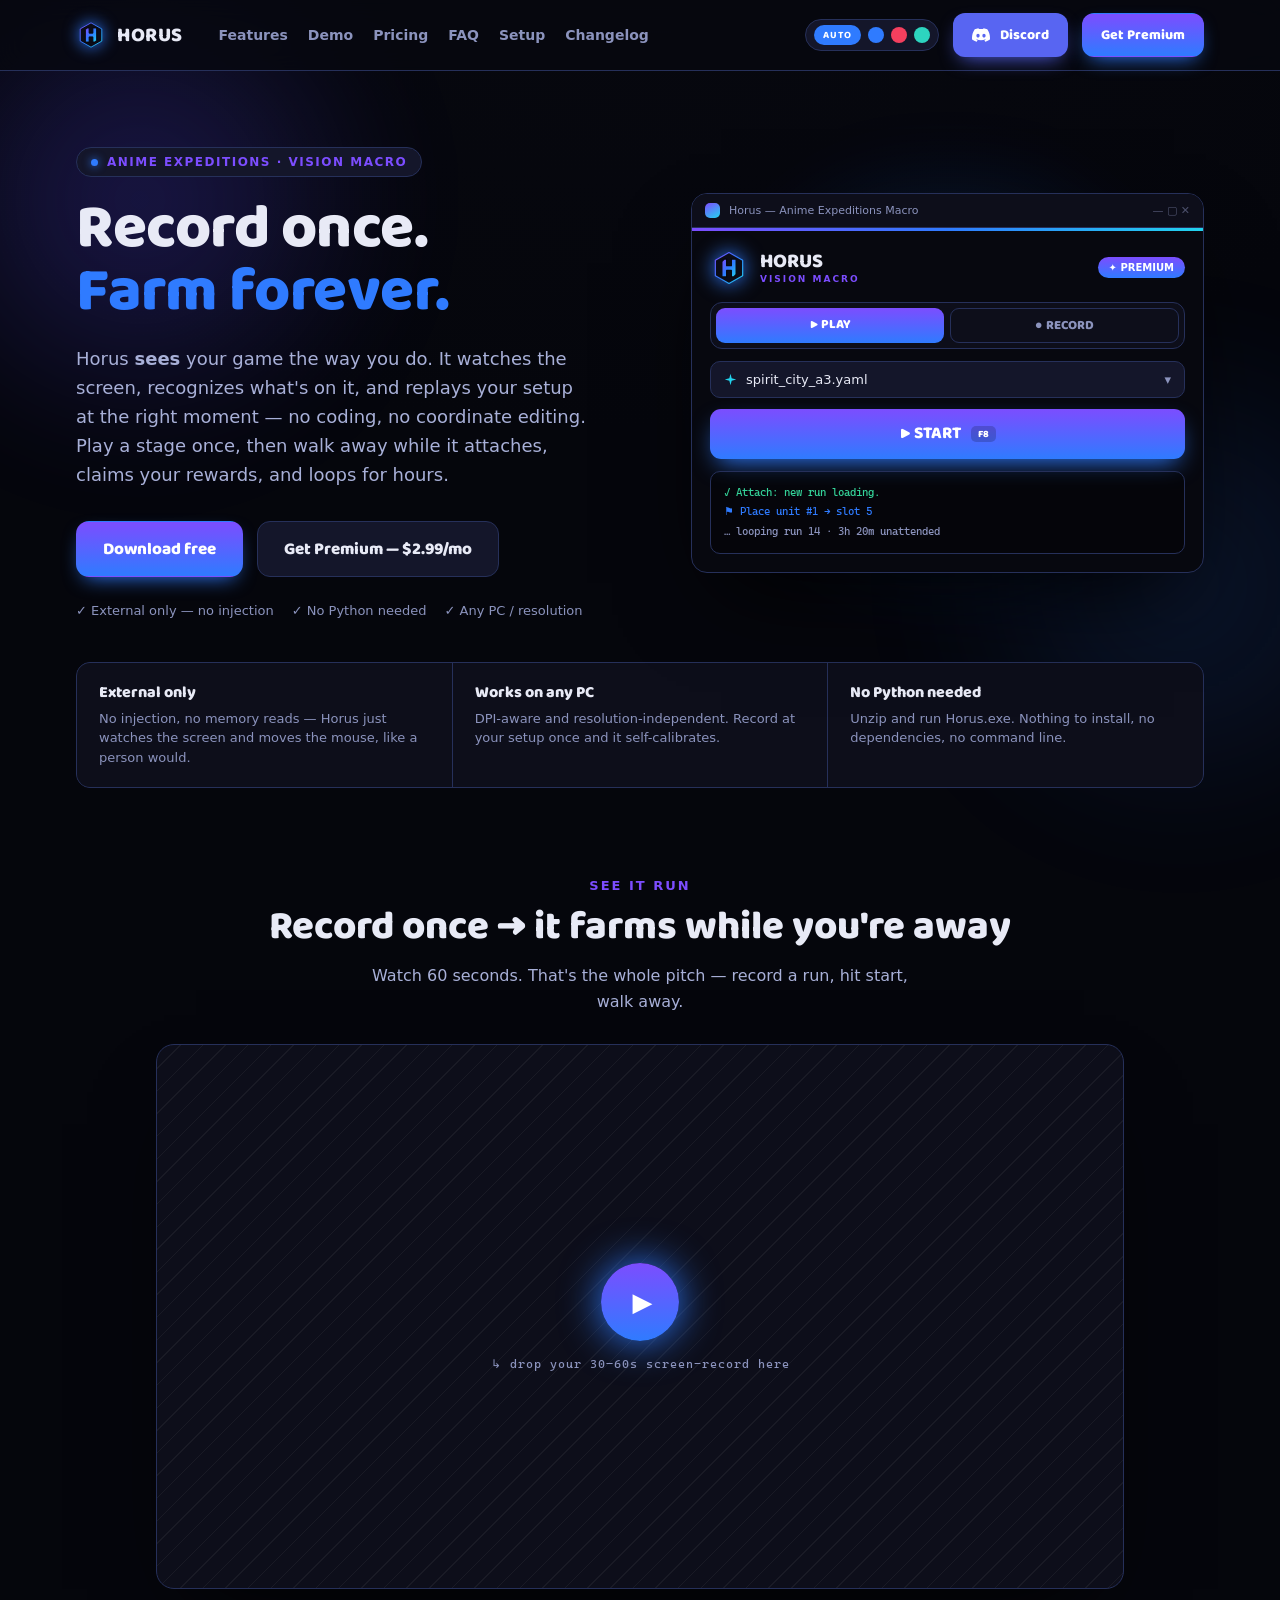
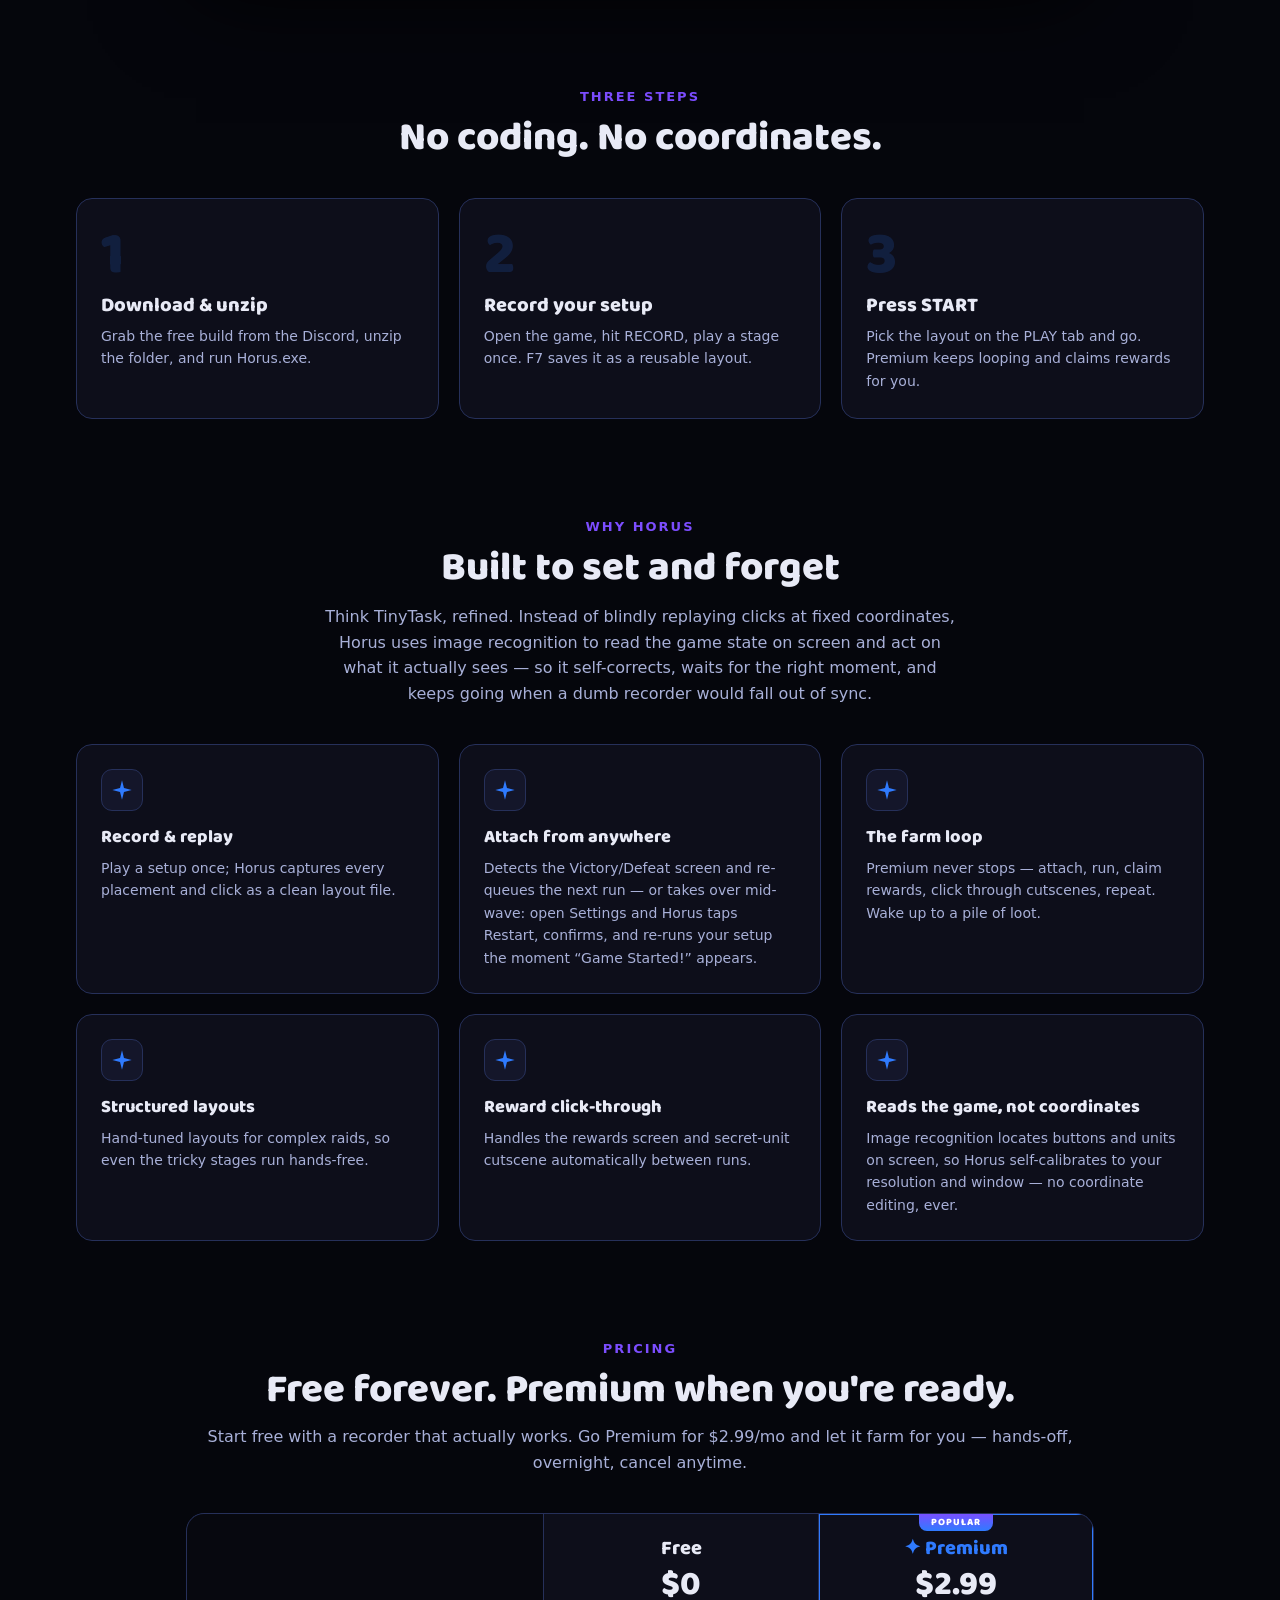
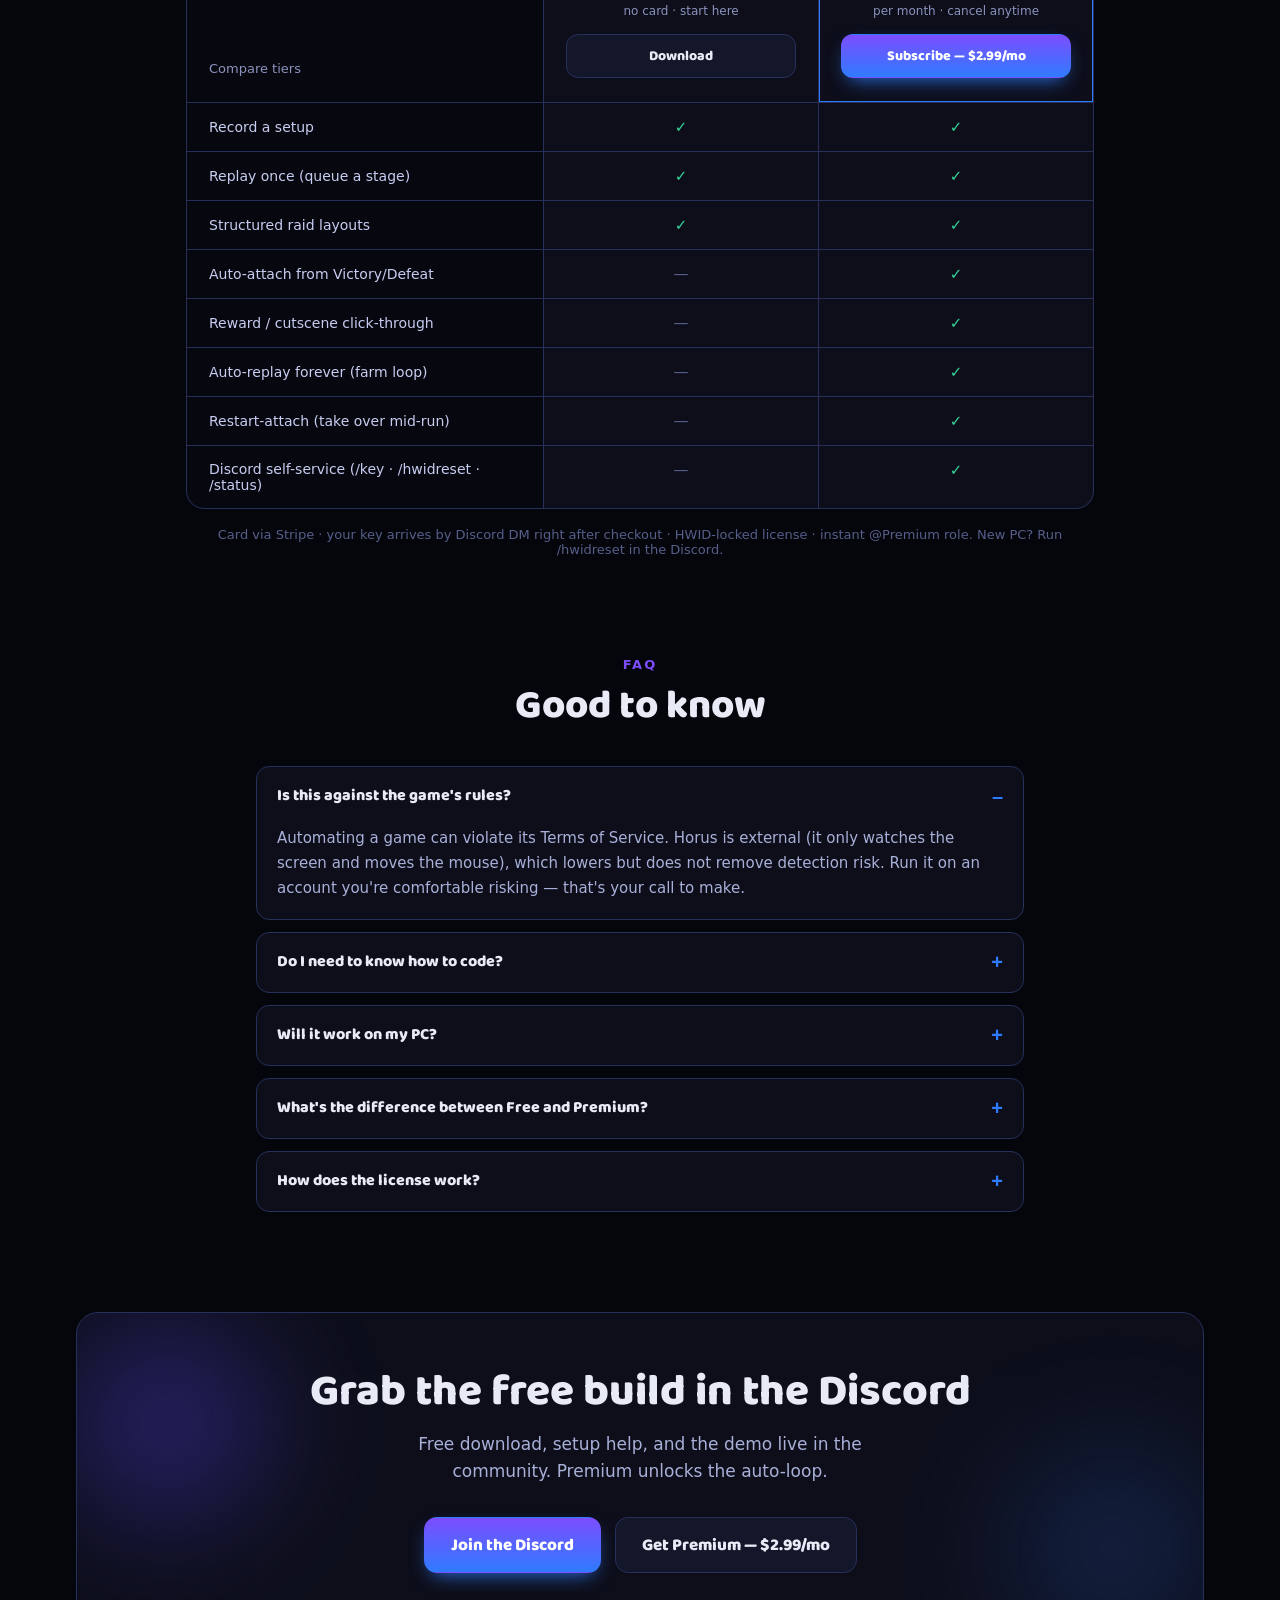
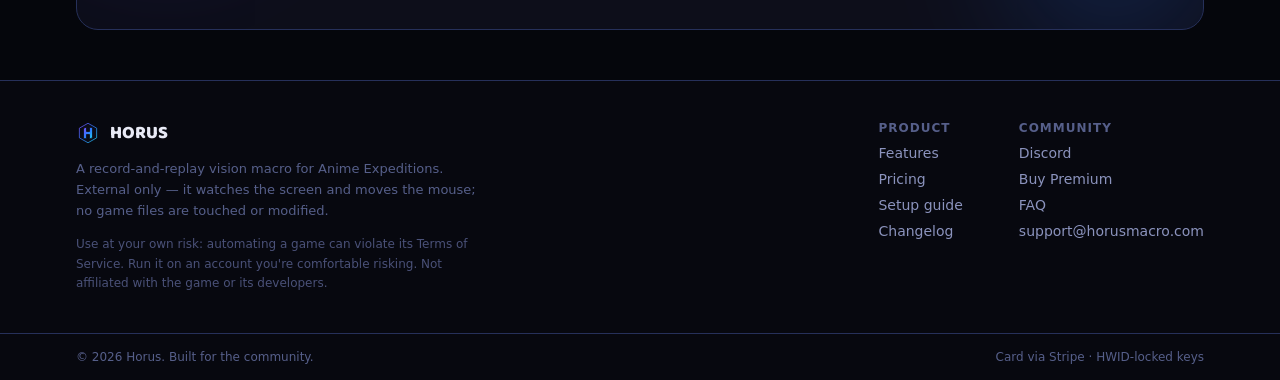
==== index.html @ 6b60be46 "OG share image + fix Get-Premium buttons opening the buy modal + support email - assets/og.png: real" ====
<!DOCTYPE html>
<html lang="en" data-theme="blue">
<head>
  <meta charset="utf-8">
  <meta name="viewport" content="width=device-width, initial-scale=1">
  <title>Horus — Record once. Farm forever. | Anime Expeditions vision macro</title>
  <meta name="description" content="Horus is an external record-and-replay vision macro for Anime Expeditions. Play a stage once and let it attach, claim rewards, and loop while you're away. Free recorder + $2.99/mo Premium.">
  <meta name="theme-color" content="#07080f">

  <!-- Open Graph / Twitter -->
  <meta property="og:type" content="website">
  <meta property="og:url" content="https://horusmacro.com/">
  <meta property="og:title" content="Horus — Record once. Farm forever.">
  <meta property="og:description" content="External record-and-replay macro for Anime Expeditions. Record once, then it attaches, claims rewards, and loops unattended. Free + $2.99/mo Premium.">
  <meta property="og:image" content="assets/og.png">
  <meta name="twitter:card" content="summary_large_image">
  <meta name="twitter:title" content="Horus — Record once. Farm forever.">
  <meta name="twitter:description" content="External record-and-replay macro for Anime Expeditions. Free recorder + $2.99/mo Premium.">
  <meta name="twitter:image" content="assets/og.png">

  <link rel="icon" href="favicon.svg" type="image/svg+xml">
  <link rel="preconnect" href="https://fonts.googleapis.com">
  <link rel="preconnect" href="https://fonts.gstatic.com" crossorigin>
  <link href="https://fonts.googleapis.com/css2?family=Baloo+2:wght@500;600;700;800&family=Cascadia+Code&display=swap" rel="stylesheet">
  <link rel="canonical" href="https://horusmacro.com/">
  <link rel="stylesheet" href="styles.css">
  <script type="application/ld+json">
  {
    "@context": "https://schema.org",
    "@type": "SoftwareApplication",
    "name": "Horus",
    "applicationCategory": "GameApplication",
    "operatingSystem": "Windows",
    "description": "External record-and-replay vision macro for Anime Expeditions. Record a run once, then it attaches, claims rewards, and loops unattended.",
    "url": "https://horusmacro.com/",
    "image": "https://horusmacro.com/assets/og.png",
    "offers": [
      { "@type": "Offer", "price": "0", "priceCurrency": "USD", "name": "Free" },
      { "@type": "Offer", "price": "2.99", "priceCurrency": "USD", "name": "Premium (monthly)" }
    ]
  }
  </script>
</head>
<body>
  <a class="skip-link" href="#main">Skip to content</a>

  <!-- ambient smoke -->
  <div class="bg-fixed" aria-hidden="true"></div>
  <div class="blob blob-a themed" aria-hidden="true"></div>
  <div class="blob blob-b themed" aria-hidden="true"></div>

  <div class="page-wrap">

    <!-- ============ NAV ============ -->
    <header class="nav themed">
      <div class="nav-inner">
        <a class="brand" href="#top" aria-label="Horus home">
          <span class="mark themed" aria-hidden="true">
            <svg width="30" height="30" viewBox="0 0 128 128" fill="none" aria-hidden="true"><defs><linearGradient id="hlg_index_1" x1="0" y1="0" x2="1" y2="1"><stop offset="0" stop-color="#7c4dff"/><stop offset="0.5" stop-color="#2f7bff"/><stop offset="1" stop-color="#22d3ee"/></linearGradient></defs><path d="M64,12 L110,38 V90 L64,116 L18,90 V38 Z" fill="#0b0c17" stroke="url(#hlg_index_1)" stroke-width="4" stroke-linejoin="round"/><path d="M48,34 H56 V56 H72 V34 H88 V86 L80,94 H72 V72 H56 V94 H40 V42 Z" fill="url(#hlg_index_1)" stroke="#07080f" stroke-width="4" stroke-linejoin="round"/></svg>
          </span>
          <span class="name">HORUS</span>
        </a>

        <nav class="nav-links" aria-label="Primary">
          <a href="#features">Features</a>
          <a href="#demo">Demo</a>
          <a href="#pricing">Pricing</a>
          <a href="#faq">FAQ</a>
          <a href="setup.html">Setup</a>
          <a href="changelog.html">Changelog</a>
        </nav>

        <div class="nav-right">
          <div class="theme-picker" role="group" aria-label="Color theme">
            <button class="theme-auto active" type="button" aria-pressed="true" title="Auto-cycle themes">AUTO</button>
            <button class="swatch" type="button" data-theme="blue" aria-pressed="false" aria-label="Blue theme"></button>
            <button class="swatch" type="button" data-theme="red" aria-pressed="false" aria-label="Red theme"></button>
            <button class="swatch" type="button" data-theme="teal" aria-pressed="false" aria-label="Teal theme"></button>
          </div>
          <a class="btn btn-discord" href="https://discord.gg/wrZWFJjSjX" target="_blank" rel="noopener" aria-label="Join our Discord">
            <svg viewBox="0 0 24 24" fill="currentColor" aria-hidden="true"><path d="M20.317 4.369a19.79 19.79 0 0 0-4.885-1.515.074.074 0 0 0-.079.037c-.211.375-.444.865-.608 1.25a18.27 18.27 0 0 0-5.487 0 12.64 12.64 0 0 0-.617-1.25.077.077 0 0 0-.079-.037A19.736 19.736 0 0 0 3.677 4.37a.07.07 0 0 0-.032.027C.533 9.046-.32 13.58.099 18.057a.082.082 0 0 0 .031.057 19.9 19.9 0 0 0 5.993 3.03.078.078 0 0 0 .084-.028c.462-.63.874-1.295 1.226-1.994a.076.076 0 0 0-.041-.106 13.1 13.1 0 0 1-1.872-.892.077.077 0 0 1-.008-.128c.126-.094.252-.192.372-.291a.074.074 0 0 1 .077-.01c3.928 1.793 8.18 1.793 12.062 0a.074.074 0 0 1 .078.009c.12.099.246.198.373.292a.077.077 0 0 1-.006.127 12.3 12.3 0 0 1-1.873.891.077.077 0 0 0-.041.107c.36.698.772 1.362 1.225 1.993a.076.076 0 0 0 .084.028 19.84 19.84 0 0 0 6.002-3.03.077.077 0 0 0 .032-.055c.5-5.177-.838-9.674-3.549-13.66a.061.061 0 0 0-.031-.028zM8.02 15.331c-1.183 0-2.157-1.085-2.157-2.419 0-1.333.956-2.419 2.157-2.419 1.21 0 2.176 1.096 2.157 2.42 0 1.333-.956 2.418-2.157 2.418zm7.975 0c-1.183 0-2.157-1.085-2.157-2.419 0-1.333.955-2.419 2.157-2.419 1.21 0 2.176 1.096 2.157 2.42 0 1.333-.946 2.418-2.157 2.418z"/></svg>
            Discord
          </a>
          <a class="btn btn-primary themed" href="#buy">Get Premium</a>
        </div>

        <button class="nav-toggle" type="button" aria-label="Open menu" aria-expanded="false" aria-controls="mobile-menu">
          <svg viewBox="0 0 24 24" fill="none" stroke="currentColor" stroke-width="2.4" stroke-linecap="round"><line x1="4" y1="7" x2="20" y2="7"/><line x1="4" y1="12" x2="20" y2="12"/><line x1="4" y1="17" x2="20" y2="17"/></svg>
        </button>
      </div>

      <!-- mobile menu -->
      <div class="mobile-menu" id="mobile-menu">
        <a href="#features">Features</a>
        <a href="#demo">Demo</a>
        <a href="#pricing">Pricing</a>
        <a href="#faq">FAQ</a>
        <a href="setup.html">Setup</a>
        <a href="changelog.html">Changelog</a>
        <div class="divider"></div>
        <div class="theme-picker-mobile" role="group" aria-label="Color theme">
          <button class="theme-auto active" type="button" aria-pressed="true">AUTO</button>
          <button class="swatch" type="button" data-theme="blue" aria-pressed="false" aria-label="Blue theme"></button>
          <button class="swatch" type="button" data-theme="red" aria-pressed="false" aria-label="Red theme"></button>
          <button class="swatch" type="button" data-theme="teal" aria-pressed="false" aria-label="Teal theme"></button>
        </div>
        <a class="btn btn-discord" href="https://discord.gg/wrZWFJjSjX" target="_blank" rel="noopener" aria-label="Join our Discord">
          <svg viewBox="0 0 24 24" fill="currentColor" aria-hidden="true"><path d="M20.317 4.369a19.79 19.79 0 0 0-4.885-1.515.074.074 0 0 0-.079.037c-.211.375-.444.865-.608 1.25a18.27 18.27 0 0 0-5.487 0 12.64 12.64 0 0 0-.617-1.25.077.077 0 0 0-.079-.037A19.736 19.736 0 0 0 3.677 4.37a.07.07 0 0 0-.032.027C.533 9.046-.32 13.58.099 18.057a.082.082 0 0 0 .031.057 19.9 19.9 0 0 0 5.993 3.03.078.078 0 0 0 .084-.028c.462-.63.874-1.295 1.226-1.994a.076.076 0 0 0-.041-.106 13.1 13.1 0 0 1-1.872-.892.077.077 0 0 1-.008-.128c.126-.094.252-.192.372-.291a.074.074 0 0 1 .077-.01c3.928 1.793 8.18 1.793 12.062 0a.074.074 0 0 1 .078.009c.12.099.246.198.373.292a.077.077 0 0 1-.006.127 12.3 12.3 0 0 1-1.873.891.077.077 0 0 0-.041.107c.36.698.772 1.362 1.225 1.993a.076.076 0 0 0 .084.028 19.84 19.84 0 0 0 6.002-3.03.077.077 0 0 0 .032-.055c.5-5.177-.838-9.674-3.549-13.66a.061.061 0 0 0-.031-.028zM8.02 15.331c-1.183 0-2.157-1.085-2.157-2.419 0-1.333.956-2.419 2.157-2.419 1.21 0 2.176 1.096 2.157 2.42 0 1.333-.956 2.418-2.157 2.418zm7.975 0c-1.183 0-2.157-1.085-2.157-2.419 0-1.333.955-2.419 2.157-2.419 1.21 0 2.176 1.096 2.157 2.42 0 1.333-.946 2.418-2.157 2.418z"/></svg>
          Discord
        </a>
        <a class="btn btn-primary themed" href="#buy">Get Premium</a>
      </div>
    </header>

    <span id="top"></span>
    <main id="main">

    <!-- ============ HERO ============ -->
    <section class="hero">
      <div>
        <div class="pill themed">
          <span class="dot" aria-hidden="true"></span>Anime Expeditions · vision macro
        </div>
        <h1>Record once.<br><span class="accent themed">Farm forever.</span></h1>
        <p>Horus <strong>sees</strong> your game the way you do. It watches the screen, recognizes what's on it, and replays your setup at the right moment — no coding, no coordinate editing. Play a stage once, then walk away while it attaches, claims your rewards, and loops for hours.</p>
        <div class="cta-row">
          <a class="btn btn-primary btn-lg themed" href="https://discord.gg/wrZWFJjSjX" target="_blank" rel="noopener">Download free</a>
          <a class="btn btn-elev btn-lg" href="#buy">Get Premium — $2.99/mo</a>
        </div>
        <div class="ticks">
          <span>✓ External only — no injection</span>
          <span>✓ No Python needed</span>
          <span>✓ Any PC / resolution</span>
        </div>
      </div>

      <!-- floating app mock -->
      <div class="mock" aria-hidden="true">
        <div class="mock-glow themed"></div>
        <div class="mock-win themed">
          <div class="mock-title themed"><span class="chip themed"></span>Horus — Anime Expeditions Macro<span style="margin-left:auto;opacity:.5;">— ▢ ✕</span></div>
          <div class="mock-bar themed"></div>
          <div class="mock-body">
            <div class="mock-head">
              <span class="logo themed">
                <svg width="38" height="38" viewBox="0 0 128 128" fill="none" aria-hidden="true"><defs><linearGradient id="hlg_index_2" x1="0" y1="0" x2="1" y2="1"><stop offset="0" stop-color="#7c4dff"/><stop offset="0.5" stop-color="#2f7bff"/><stop offset="1" stop-color="#22d3ee"/></linearGradient></defs><path d="M64,12 L110,38 V90 L64,116 L18,90 V38 Z" fill="#0b0c17" stroke="url(#hlg_index_2)" stroke-width="4" stroke-linejoin="round"/><path d="M48,34 H56 V56 H72 V34 H88 V86 L80,94 H72 V72 H56 V94 H40 V42 Z" fill="url(#hlg_index_2)" stroke="#07080f" stroke-width="4" stroke-linejoin="round"/></svg>
              </span>
              <div>
                <div class="ttl">HORUS</div>
                <div class="sub themed">VISION MACRO</div>
              </div>
              <span class="mock-badge themed">✦ PREMIUM</span>
            </div>
            <div class="mock-tabs themed">
              <span class="mock-tab on themed">▶ PLAY</span>
              <span class="mock-tab off">● RECORD</span>
            </div>
            <div class="mock-select themed">
              <svg width="13" height="13" viewBox="0 0 100 100" style="color:var(--accent)"><path d="M50 6 L59 41 L94 50 L59 59 L50 94 L41 59 L6 50 L41 41 Z" fill="currentColor"/></svg>
              spirit_city_a3.yaml<span class="caret">▾</span>
            </div>
            <div class="mock-start themed">▶ START <span class="key">F8</span></div>
            <div class="mock-log themed">
              <div class="ok">✓ Attach: new run loading.</div>
              <div class="act themed">⚑ Place unit #1 → slot 5</div>
              <div class="dim">… looping run 14 · 3h 20m unattended</div>
            </div>
          </div>
        </div>
      </div>
    </section>

    <!-- ============ TRUST STRIP ============ -->
    <section class="trust">
      <div class="trust-grid themed">
        <div class="trust-cell themed">
          <h3>External only</h3>
          <p>No injection, no memory reads — Horus just watches the screen and moves the mouse, like a person would.</p>
        </div>
        <div class="trust-cell themed">
          <h3>Works on any PC</h3>
          <p>DPI-aware and resolution-independent. Record at your setup once and it self-calibrates.</p>
        </div>
        <div class="trust-cell themed">
          <h3>No Python needed</h3>
          <p>Unzip and run Horus.exe. Nothing to install, no dependencies, no command line.</p>
        </div>
      </div>
    </section>

    <!-- ============ DEMO ============ -->
    <section id="demo" class="section section-narrow section-center">
      <div class="eyebrow themed">See it run</div>
      <h2 class="h2">Record once → it farms while you're away</h2>
      <p class="lead" style="margin:14px auto 30px;max-width:620px;">Watch 60 seconds. That's the whole pitch — record a run, hit start, walk away.</p>
      <!-- TODO: replace this placeholder slot with the real <video> or a YouTube/embed iframe -->
      <div class="demo-slot themed">
        <div class="hatch" aria-hidden="true"></div>
        <div class="center">
          <div class="play-btn themed" aria-hidden="true">▶</div>
          <div class="note">↳ drop your 30–60s screen-record here</div>
        </div>
      </div>
    </section>

    <!-- ============ HOW IT WORKS ============ -->
    <section class="section">
      <div class="head-block">
        <div class="eyebrow themed">Three steps</div>
        <h2 class="h2">No coding. No coordinates.</h2>
      </div>
      <div class="grid-3">
        <div class="card themed">
          <div class="num themed" aria-hidden="true">1</div>
          <h3>Download &amp; unzip</h3>
          <p>Grab the free build from the Discord, unzip the folder, and run Horus.exe.</p>
        </div>
        <div class="card themed">
          <div class="num themed" aria-hidden="true">2</div>
          <h3>Record your setup</h3>
          <p>Open the game, hit RECORD, play a stage once. F7 saves it as a reusable layout.</p>
        </div>
        <div class="card themed">
          <div class="num themed" aria-hidden="true">3</div>
          <h3>Press START</h3>
          <p>Pick the layout on the PLAY tab and go. Premium keeps looping and claims rewards for you.</p>
        </div>
      </div>
    </section>

    <!-- ============ FEATURES ============ -->
    <section id="features" class="section">
      <div class="head-block">
        <div class="eyebrow themed">Why Horus</div>
        <h2 class="h2">Built to set and forget</h2>
        <p class="lead" style="margin:14px auto 0;max-width:640px;">Think TinyTask, refined. Instead of blindly replaying clicks at fixed coordinates, Horus uses image recognition to read the game state on screen and act on what it actually sees — so it self-corrects, waits for the right moment, and keeps going when a dumb recorder would fall out of sync.</p>
      </div>
      <div class="grid-3">
        <div class="card feature themed">
          <div class="icon themed" aria-hidden="true"><svg width="22" height="22" viewBox="0 0 100 100"><path d="M50 6 L59 41 L94 50 L59 59 L50 94 L41 59 L6 50 L41 41 Z" fill="currentColor"/></svg></div>
          <h3>Record &amp; replay</h3>
          <p>Play a setup once; Horus captures every placement and click as a clean layout file.</p>
        </div>
        <div class="card feature themed">
          <div class="icon themed" aria-hidden="true"><svg width="22" height="22" viewBox="0 0 100 100"><path d="M50 6 L59 41 L94 50 L59 59 L50 94 L41 59 L6 50 L41 41 Z" fill="currentColor"/></svg></div>
          <h3>Attach from anywhere</h3>
          <p>Detects the Victory/Defeat screen and re-queues the next run — or takes over mid-wave: open Settings and Horus taps Restart, confirms, and re-runs your setup the moment “Game Started!” appears.</p>
        </div>
        <div class="card feature themed">
          <div class="icon themed" aria-hidden="true"><svg width="22" height="22" viewBox="0 0 100 100"><path d="M50 6 L59 41 L94 50 L59 59 L50 94 L41 59 L6 50 L41 41 Z" fill="currentColor"/></svg></div>
          <h3>The farm loop</h3>
          <p>Premium never stops — attach, run, claim rewards, click through cutscenes, repeat. Wake up to a pile of loot.</p>
        </div>
        <div class="card feature themed">
          <div class="icon themed" aria-hidden="true"><svg width="22" height="22" viewBox="0 0 100 100"><path d="M50 6 L59 41 L94 50 L59 59 L50 94 L41 59 L6 50 L41 41 Z" fill="currentColor"/></svg></div>
          <h3>Structured layouts</h3>
          <p>Hand-tuned layouts for complex raids, so even the tricky stages run hands-free.</p>
        </div>
        <div class="card feature themed">
          <div class="icon themed" aria-hidden="true"><svg width="22" height="22" viewBox="0 0 100 100"><path d="M50 6 L59 41 L94 50 L59 59 L50 94 L41 59 L6 50 L41 41 Z" fill="currentColor"/></svg></div>
          <h3>Reward click-through</h3>
          <p>Handles the rewards screen and secret-unit cutscene automatically between runs.</p>
        </div>
        <div class="card feature themed">
          <div class="icon themed" aria-hidden="true"><svg width="22" height="22" viewBox="0 0 100 100"><path d="M50 6 L59 41 L94 50 L59 59 L50 94 L41 59 L6 50 L41 41 Z" fill="currentColor"/></svg></div>
          <h3>Reads the game, not coordinates</h3>
          <p>Image recognition locates buttons and units on screen, so Horus self-calibrates to your resolution and window — no coordinate editing, ever.</p>
        </div>
      </div>
    </section>

    <!-- ============ PRICING ============ -->
    <section id="pricing" class="section pricing">
      <div class="head-block">
        <div class="eyebrow themed">Pricing</div>
        <h2 class="h2">Free forever. Premium when you're ready.</h2>
        <p class="lead" style="margin:12px auto 0;">Start free with a recorder that actually works. Go Premium for $2.99/mo and let it farm for you — hands-off, overnight, cancel anytime.</p>
      </div>
      <div class="plan-grid themed">
        <!-- header row -->
        <div class="plan-head-label themed"><span>Compare tiers</span></div>
        <div class="plan-head themed">
          <div class="tier">Free</div>
          <div class="price">$0</div>
          <div class="small">no card · start here</div>
          <a class="btn btn-elev" href="https://discord.gg/wrZWFJjSjX" target="_blank" rel="noopener">Download</a>
        </div>
        <div class="plan-head popular themed">
          <span class="popular-tab themed">POPULAR</span>
          <div class="tier pro themed">✦ Premium</div>
          <div class="price">$2.99</div>
          <div class="small">per month · cancel anytime</div>
          <!-- TODO: paste your Stripe Payment Link URL here. Its after-payment redirect MUST point at the
               worker's /discord/link?session_id={CHECKOUT_SESSION_ID} — see infra/license-worker/README.md §5. -->
          <a class="btn btn-primary themed" href="#buy">Subscribe — $2.99/mo</a>
        </div>

        <!-- rows -->
        <div class="plan-row-label themed">Record a setup</div>
        <div class="plan-row-val yes themed">✓</div>
        <div class="plan-row-val yes themed">✓</div>

        <div class="plan-row-label themed">Replay once (queue a stage)</div>
        <div class="plan-row-val yes themed">✓</div>
        <div class="plan-row-val yes themed">✓</div>

        <div class="plan-row-label themed">Structured raid layouts</div>
        <div class="plan-row-val yes themed">✓</div>
        <div class="plan-row-val yes themed">✓</div>

        <div class="plan-row-label themed">Auto-attach from Victory/Defeat</div>
        <div class="plan-row-val no themed">—</div>
        <div class="plan-row-val yes themed">✓</div>

        <div class="plan-row-label themed">Reward / cutscene click-through</div>
        <div class="plan-row-val no themed">—</div>
        <div class="plan-row-val yes themed">✓</div>

        <div class="plan-row-label themed">Auto-replay forever (farm loop)</div>
        <div class="plan-row-val no themed">—</div>
        <div class="plan-row-val yes themed">✓</div>

        <div class="plan-row-label themed">Restart-attach (take over mid-run)</div>
        <div class="plan-row-val no themed">—</div>
        <div class="plan-row-val yes themed">✓</div>

        <div class="plan-row-label themed">Discord self-service (/key · /hwidreset · /status)</div>
        <div class="plan-row-val no themed">—</div>
        <div class="plan-row-val yes themed">✓</div>
      </div>
      <p class="pricing-note">Card via Stripe · your key arrives by Discord DM right after checkout · HWID-locked license · instant @Premium role. New PC? Run /hwidreset in the Discord.</p>
    </section>

    <!-- ============ FAQ ============ -->
    <section id="faq" class="section faq">
      <div class="head-block">
        <div class="eyebrow themed">FAQ</div>
        <h2 class="h2">Good to know</h2>
      </div>
      <div class="faq-list">
        <div class="faq-item themed">
          <button class="faq-q" type="button" aria-expanded="true" aria-controls="faq-a-1">
            <span class="q-text">Is this against the game's rules?</span>
            <span class="sign themed" aria-hidden="true">–</span>
          </button>
          <div class="faq-a" id="faq-a-1">Automating a game can violate its Terms of Service. Horus is external (it only watches the screen and moves the mouse), which lowers but does not remove detection risk. Run it on an account you're comfortable risking — that's your call to make.</div>
        </div>
        <div class="faq-item themed">
          <button class="faq-q" type="button" aria-expanded="false" aria-controls="faq-a-2">
            <span class="q-text">Do I need to know how to code?</span>
            <span class="sign themed" aria-hidden="true">+</span>
          </button>
          <div class="faq-a" id="faq-a-2" hidden>No. You record your setup by playing once; there are no coordinates to edit and no scripts to write. If you can play the game, you can use Horus.</div>
        </div>
        <div class="faq-item themed">
          <button class="faq-q" type="button" aria-expanded="false" aria-controls="faq-a-3">
            <span class="q-text">Will it work on my PC?</span>
            <span class="sign themed" aria-hidden="true">+</span>
          </button>
          <div class="faq-a" id="faq-a-3" hidden>Yes — Horus is DPI-aware and resolution-independent, and it captures the game client directly. Record once at your resolution and it self-calibrates.</div>
        </div>
        <div class="faq-item themed">
          <button class="faq-q" type="button" aria-expanded="false" aria-controls="faq-a-4">
            <span class="q-text">What's the difference between Free and Premium?</span>
            <span class="sign themed" aria-hidden="true">+</span>
          </button>
          <div class="faq-a" id="faq-a-4" hidden>Free records a setup and replays it once — a clean recorder and one-tap replay. Premium adds auto-attach, restart-attach, reward click-through, and the auto-replay farm loop so it runs unattended.</div>
        </div>
        <div class="faq-item themed">
          <button class="faq-q" type="button" aria-expanded="false" aria-controls="faq-a-5">
            <span class="q-text">How does the license work?</span>
            <span class="sign themed" aria-hidden="true">+</span>
          </button>
          <div class="faq-a" id="faq-a-5" hidden>Premium is $2.99/mo. Check out with Stripe, link your Discord on the next page, and the bot DMs your key and grants the @Premium role instantly. Paste the key into Horus once — it's HWID-locked to your machine and validated on our server. Moving PCs? Run /hwidreset in the Discord; lost the DM? /key re-sends it. Cancel anytime and the key simply lapses.</div>
        </div>
      </div>
    </section>

    <!-- ============ FINAL CTA ============ -->
    <section id="discord" class="section">
      <div class="final-cta themed">
        <div class="blob blob-1 themed" aria-hidden="true"></div>
        <div class="blob blob-2 themed" aria-hidden="true"></div>
        <div class="inner">
          <h2>Grab the free build in the Discord</h2>
          <p>Free download, setup help, and the demo live in the community. Premium unlocks the auto-loop.</p>
          <div class="cta-row">
            <a class="btn btn-primary btn-lg themed" href="https://discord.gg/wrZWFJjSjX" target="_blank" rel="noopener">Join the Discord</a>
            <!-- TODO: Sellix storefront URL -->
            <a class="btn btn-elev btn-lg" href="#buy">Get Premium — $2.99/mo</a>
          </div>
        </div>
      </div>
    </section>

    </main>

    <!-- ============ FOOTER ============ -->
    <footer class="footer">
      <div class="footer-top">
        <div class="footer-brand">
          <div class="row">
            <span class="mark themed" aria-hidden="true"><svg width="24" height="24" viewBox="0 0 128 128" fill="none" aria-hidden="true"><defs><linearGradient id="hlg_index_3" x1="0" y1="0" x2="1" y2="1"><stop offset="0" stop-color="#7c4dff"/><stop offset="0.5" stop-color="#2f7bff"/><stop offset="1" stop-color="#22d3ee"/></linearGradient></defs><path d="M64,12 L110,38 V90 L64,116 L18,90 V38 Z" fill="#0b0c17" stroke="url(#hlg_index_3)" stroke-width="4" stroke-linejoin="round"/><path d="M48,34 H56 V56 H72 V34 H88 V86 L80,94 H72 V72 H56 V94 H40 V42 Z" fill="url(#hlg_index_3)" stroke="#07080f" stroke-width="4" stroke-linejoin="round"/></svg></span>
            <span class="name">HORUS</span>
          </div>
          <p>A record-and-replay vision macro for Anime Expeditions. External only — it watches the screen and moves the mouse; no game files are touched or modified.</p>
          <p style="color:#4a5178;font-size:12px;">Use at your own risk: automating a game can violate its Terms of Service. Run it on an account you're comfortable risking. Not affiliated with the game or its developers.</p>
        </div>
        <div class="footer-cols">
          <div class="footer-col">
            <span class="label">Product</span>
            <a href="#features">Features</a>
            <a href="#pricing">Pricing</a>
            <a href="setup.html">Setup guide</a>
            <a href="changelog.html">Changelog</a>
          </div>
          <div class="footer-col">
            <span class="label">Community</span>
            <a href="#discord">Discord</a>
            <a href="#buy">Buy Premium</a>
            <a href="#faq">FAQ</a>
            <a class="js-support" data-u="support" data-d="horusmacro.com" href="#">Email support</a>
          </div>
        </div>
      </div>
      <div class="footer-bottom">
        <div class="footer-bottom-inner">
          <span>© 2026 Horus. Built for the community.</span>
          <span>Card via Stripe · HWID-locked keys</span>
        </div>
      </div>
    </footer>

  </div>

  <!-- ============ BUY MODAL ============ -->
  <!-- Opened by any [href="#buy"] link / the pricing "Subscribe" button (see app.js).
       Pay is gated behind the risk checkbox; the optional coupon is forwarded to
       Stripe as prefilled_promo_code so the code applies on the secure checkout page. -->
  <div class="buy-overlay" id="buy-modal" hidden>
    <div class="buy-panel themed" role="dialog" aria-modal="true" aria-labelledby="buy-title">
      <button class="buy-close" type="button" id="buy-close" aria-label="Close">✕</button>

      <div class="buy-head">
        <span class="buy-mark themed" aria-hidden="true">
          <svg width="34" height="34" viewBox="0 0 128 128" fill="none"><defs><linearGradient id="hbuy" x1="0" y1="0" x2="1" y2="1"><stop offset="0" stop-color="#7c4dff"/><stop offset="0.5" stop-color="#2f7bff"/><stop offset="1" stop-color="#22d3ee"/></linearGradient></defs><path d="M64,12 L110,38 V90 L64,116 L18,90 V38 Z" fill="#0b0c17" stroke="url(#hbuy)" stroke-width="4" stroke-linejoin="round"/><path d="M48,34 H56 V56 H72 V34 H88 V86 L80,94 H72 V72 H56 V94 H40 V42 Z" fill="url(#hbuy)" stroke="#07080f" stroke-width="4" stroke-linejoin="round"/></svg>
        </span>
        <div>
          <h3 id="buy-title">Horus Premium</h3>
          <div class="buy-price"><b>$2.99</b> <span>/ month · cancel anytime</span></div>
        </div>
      </div>

      <!-- coupon -->
      <div class="buy-coupon">
        <label for="coupon-input">Have a code?</label>
        <div class="buy-coupon-row">
          <input type="text" id="coupon-input" placeholder="Discount code" autocomplete="off" spellcheck="false">
          <button type="button" id="coupon-btn" class="btn btn-elev">Apply</button>
        </div>
        <div class="buy-coupon-note" id="coupon-note" hidden></div>
        <div class="buy-fineprint">Codes are verified on Stripe's secure checkout page.</div>
      </div>

      <div class="buy-divider themed"></div>

      <!-- risk confirm -->
      <label class="buy-confirm">
        <span class="buy-check themed" id="confirm-check" aria-hidden="true"></span>
        <input type="checkbox" id="confirm-input" class="visually-hidden">
        <span>I understand this automates a game and I accept the <a href="#faq" data-close-buy>risk to my account</a>.</span>
      </label>

      <!-- pay -->
      <button type="button" class="btn btn-primary themed buy-pay" id="pay-btn" disabled>
        <svg width="20" height="20" viewBox="0 0 24 24" fill="currentColor" aria-hidden="true"><path d="M13.5 9.3c0-.6.5-.9 1.3-.9 1.1 0 2.6.4 3.7 1V5.6a9.9 9.9 0 0 0-3.7-.7c-3 0-5 1.6-5 4.2 0 4.1 5.6 3.4 5.6 5.2 0 .7-.6.9-1.5.9-1.2 0-2.8-.5-4-1.2v3.7c1.4.6 2.7.8 4 .8 3.1 0 5.2-1.5 5.2-4.2 0-4.4-5.6-3.6-5.6-5.2Z"/></svg>
        Pay with Stripe
      </button>
      <div class="buy-hint" id="pay-hint">Check the box above to unlock payment.</div>
    </div>
  </div>

  <script src="app.js" defer></script>
</body>
</html>
---- styles.css ----
/* ============================================================
   Horus marketing site — styles
   Vanilla rebuild of the approved prototype. Three themes
   (blue / red / teal) switched via [data-theme] on <html>.
   ============================================================ */

/* ---------- Themes / tokens ---------- */
:root,
:root[data-theme="blue"] {
  --primary: #2f7bff;
  --primary-2: #7c4dff;
  --accent: #22d3ee;
  --bg-deep: #07080f;
  --panel: #0d0e1a;
  --elev: #14162a;
  --border: #26305a;
  --text: #e8eaf6;
  --muted: #8b93bd;
  --on-accent: #ffffff;
  --fog: #5a4bff;
}

:root[data-theme="red"] {
  --primary: #f43f5e;
  --primary-2: #ff7a45;
  --accent: #ffb199;
  --bg-deep: #0a0506;
  --panel: #140a0b;
  --elev: #1e0e10;
  --border: #5a2630;
  --text: #f6e6e8;
  --muted: #b07d84;
  --on-accent: #ffffff;
  --fog: #ff5a5f;
}

:root[data-theme="teal"] {
  --primary: #2dd4bf;
  --primary-2: #34d399;
  --accent: #67e8f9;
  --bg-deep: #04100e;
  --panel: #071612;
  --elev: #0d221c;
  --border: #164a3f;
  --text: #d8fbf1;
  --muted: #6fae9f;
  --on-accent: #04100e;
  --fog: #2dd4bf;
}

/* fixed (non-theme) */
:root {
  --success: #34d399;
  --warning: #fbbf24;
  --danger: #f43f5e;
  --off: #565f8a;
  --page: #05060c;
  --maxw: 1180px;
}

/* ---------- Base ---------- */
* { box-sizing: border-box; }

html {
  scroll-behavior: smooth;
}

body {
  margin: 0;
  background: var(--page);
  color: var(--text);
  font-family: 'Segoe UI', system-ui, -apple-system, sans-serif;
  overflow-x: hidden;
  min-height: 100vh;
  position: relative;
}

a { color: var(--primary); text-decoration: none; }
a:hover { color: var(--accent); }
::selection { background: var(--primary); color: #fff; }

img { max-width: 100%; display: block; }

h1, h2, h3 { text-wrap: balance; }
p { text-wrap: pretty; }

/* themed transition helper */
.themed {
  transition: background-color .7s ease, border-color .7s ease,
              color .7s ease, box-shadow .7s ease;
}

/* focus ring — accessibility */
a:focus-visible,
button:focus-visible,
[tabindex]:focus-visible,
.faq-q:focus-visible {
  outline: 3px solid var(--accent);
  outline-offset: 3px;
  border-radius: 8px;
}

.skip-link {
  position: absolute;
  left: -9999px;
  top: 0;
  z-index: 100;
  background: var(--elev);
  color: var(--text);
  padding: 12px 18px;
  border-radius: 0 0 10px 0;
  font-weight: 700;
}
.skip-link:focus {
  left: 0;
}

.sr-only {
  position: absolute;
  width: 1px; height: 1px;
  padding: 0; margin: -1px;
  overflow: hidden; clip: rect(0 0 0 0);
  white-space: nowrap; border: 0;
}

/* ---------- Keyframes ---------- */
@keyframes drift {
  0% { transform: translate(0,0) scale(1); }
  50% { transform: translate(40px,-26px) scale(1.2); }
  100% { transform: translate(0,0) scale(1); }
}
@keyframes drift2 {
  0% { transform: translate(0,0) scale(1.15); }
  50% { transform: translate(-34px,22px) scale(1); }
  100% { transform: translate(0,0) scale(1.15); }
}
@keyframes floaty {
  0%,100% { transform: translateY(0); }
  50% { transform: translateY(-14px); }
}
@keyframes barPulse {
  0%,100% { opacity: .6; }
  50% { opacity: 1; }
}

/* ---------- Ambient background ---------- */
.bg-fixed {
  position: fixed; inset: 0; z-index: 0; pointer-events: none;
  background: radial-gradient(1200px 700px at 50% -8%, var(--bg-deep), #05060c 72%);
}
.blob {
  position: fixed; z-index: 0; pointer-events: none;
  border-radius: 50%;
}
.blob-a {
  left: -140px; top: -80px; width: 560px; height: 560px;
  background: radial-gradient(circle, var(--fog), transparent 66%);
  filter: blur(60px); opacity: .28;
  animation: drift 20s ease-in-out infinite;
}
.blob-b {
  right: -160px; top: 36%; width: 520px; height: 520px;
  background: radial-gradient(circle, var(--primary), transparent 70%);
  filter: blur(70px); opacity: .16;
  animation: drift2 26s ease-in-out infinite;
}

.page-wrap { position: relative; z-index: 1; }

/* ---------- Nav ---------- */
.nav {
  position: sticky; top: 0; z-index: 40;
  backdrop-filter: blur(12px);
  background: #07080fcc;
  border-bottom: 1px solid var(--border);
}
.nav-inner {
  max-width: var(--maxw); margin: 0 auto;
  display: flex; align-items: center; gap: 22px;
  padding: 13px 26px;
}
.brand {
  display: flex; align-items: center; gap: 11px; color: inherit;
}
.brand:hover { color: inherit; }
.brand .mark {
  color: var(--primary);
  filter: drop-shadow(0 0 8px var(--primary));
  display: flex;
}
.brand .name {
  font: 800 20px/1 'Baloo 2', sans-serif; letter-spacing: .5px;
}
.nav-links {
  margin-left: 14px; display: flex; gap: 20px;
  font-size: 14px; font-weight: 600; color: var(--muted);
}
.nav-links a { color: inherit; }
.nav-links a:hover { color: var(--text); }
.nav-right {
  margin-left: auto; display: flex; align-items: center; gap: 14px;
}

/* theme picker */
.theme-picker {
  display: flex; align-items: center; gap: 7px;
  padding: 5px 8px; border-radius: 999px;
  background: var(--elev); border: 1px solid var(--border);
}
.theme-auto {
  font: 700 10px/1 'Baloo 2', sans-serif; letter-spacing: 1px;
  padding: 5px 9px; border-radius: 999px; border: none; cursor: pointer;
  background: transparent; color: var(--muted);
}
.theme-auto.active { background: var(--primary); color: var(--on-accent); }
.swatch {
  position: relative; width: 16px; height: 16px; border-radius: 50%;
  border: none; cursor: pointer; padding: 0;
}
.swatch[data-theme="blue"] { background: #2f7bff; }
.swatch[data-theme="red"]  { background: #f43f5e; }
.swatch[data-theme="teal"] { background: #2dd4bf; }
.swatch.active::after {
  content: ""; position: absolute; inset: -3px;
  border-radius: 50%; border: 2px solid #fff;
}

.btn {
  display: inline-flex; align-items: center; justify-content: center; gap: 10px;
  font: 800 14px/1 'Baloo 2', sans-serif;
  border-radius: 12px; cursor: pointer; border: 1px solid transparent;
  min-height: 44px; padding: 0 18px; text-align: center;
}
.btn-primary {
  color: var(--on-accent);
  background: linear-gradient(180deg, var(--primary-2), var(--primary));
  box-shadow: 0 8px 20px -8px var(--primary);
}
.btn-primary:hover { color: var(--on-accent); filter: brightness(1.08); }
.btn-ghost {
  color: #c7cdf0; background: transparent; border: 1px solid var(--border);
}
.btn-ghost:hover { color: var(--text); background: var(--elev); }
.btn-elev {
  color: var(--text); background: var(--elev); border: 1px solid var(--border);
}
.btn-elev:hover { color: var(--text); filter: brightness(1.12); }
.btn-discord {
  color: #fff; background: #5865f2; border: 1px solid transparent;
  box-shadow: 0 8px 20px -8px #5865f2;
}
.btn-discord:hover { color: #fff; filter: brightness(1.08); }
.btn-discord svg { width: 18px; height: 18px; }
.btn-lg { font-size: 17px; min-height: 56px; padding: 0 26px; border-radius: 13px; }

/* mobile nav toggle */
.nav-toggle {
  display: none;
  margin-left: auto;
  background: var(--elev); border: 1px solid var(--border);
  color: var(--text); border-radius: 10px;
  width: 44px; height: 44px; cursor: pointer;
  align-items: center; justify-content: center;
}
.nav-toggle svg { width: 22px; height: 22px; }

/* ---------- Layout helpers ---------- */
.section { max-width: var(--maxw); margin: 0 auto; padding: 50px 26px; }
.section-narrow { max-width: 1020px; }
.section-center { text-align: center; }
.eyebrow {
  font-size: 13px; font-weight: 800; letter-spacing: 2px;
  text-transform: uppercase; color: var(--primary-2);
}
.h2 { font: 800 40px/1.1 'Baloo 2', sans-serif; margin: 12px 0 0; }
.lead { color: #a8b0d8; font-size: 16px; line-height: 1.6; }
.head-block { text-align: center; margin-bottom: 38px; }

/* ---------- Hero ---------- */
.hero {
  max-width: var(--maxw); margin: 0 auto;
  padding: 76px 26px 30px;
  display: grid; grid-template-columns: 1.05fr .95fr; gap: 48px;
  align-items: center;
}
.pill {
  display: inline-flex; align-items: center; gap: 9px;
  padding: 7px 14px; border-radius: 999px;
  background: var(--elev); border: 1px solid var(--border);
  font-size: 12px; font-weight: 700; letter-spacing: 1.5px;
  color: var(--primary-2); text-transform: uppercase;
}
.pill .dot {
  width: 7px; height: 7px; border-radius: 50%;
  background: var(--primary); box-shadow: 0 0 8px var(--primary);
}
.hero h1 {
  font: 800 62px/1.02 'Baloo 2', sans-serif;
  letter-spacing: -.5px; margin: 20px 0 0;
}
.hero h1 .accent { color: var(--primary); }
.hero p {
  font-size: 18px; line-height: 1.6; color: #a8b0d8;
  margin: 22px 0 0; max-width: 520px;
}
.cta-row {
  display: flex; flex-wrap: wrap; gap: 14px; margin-top: 32px;
}
.ticks {
  display: flex; flex-wrap: wrap; gap: 18px; margin-top: 26px;
  font-size: 13px; color: var(--muted);
}

/* hero app mock */
.mock {
  position: relative; animation: floaty 7s ease-in-out infinite;
}
.mock-glow {
  position: absolute; inset: -30px; border-radius: 30px;
  background: radial-gradient(circle, var(--primary), transparent 68%);
  filter: blur(40px); opacity: .32;
}
.mock-win {
  position: relative; border-radius: 16px; overflow: hidden;
  background: var(--bg-deep); border: 1px solid var(--border);
  box-shadow: 0 40px 90px -30px #000;
}
.mock-title {
  display: flex; align-items: center; gap: 9px;
  padding: 9px 13px; background: var(--panel);
  border-bottom: 1px solid var(--border);
  font-size: 11px; color: var(--muted);
}
.mock-title .chip {
  width: 15px; height: 15px; border-radius: 5px;
  background: linear-gradient(150deg, var(--primary-2), var(--accent));
}
.mock-bar {
  height: 3px;
  background: linear-gradient(90deg, var(--primary-2), var(--primary), var(--accent));
  animation: barPulse 3.5s ease-in-out infinite;
}
.mock-body { padding: 18px; }
.mock-head { display: flex; align-items: center; gap: 12px; }
.mock-head .logo { color: var(--primary); filter: drop-shadow(0 0 10px var(--primary)); display: flex; }
.mock-head .ttl { font: 800 20px/1 'Baloo 2', sans-serif; }
.mock-head .sub { font-size: 9px; letter-spacing: 2px; color: var(--primary-2); font-weight: 700; margin-top: 3px; }
.mock-badge {
  margin-left: auto; padding: 5px 11px; border-radius: 999px;
  background: linear-gradient(180deg, var(--primary-2), var(--primary));
  font-size: 10px; font-weight: 800; color: var(--on-accent);
}
.mock-tabs {
  display: flex; gap: 6px; margin-top: 15px; padding: 5px;
  border-radius: 12px; background: var(--panel); border: 1px solid var(--border);
}
.mock-tab {
  flex: 1; text-align: center; padding: 10px 0; border-radius: 9px;
  font: 800 13px/1 'Baloo 2', sans-serif;
}
.mock-tab.on { color: var(--on-accent); background: linear-gradient(180deg, var(--primary-2), var(--primary)); }
.mock-tab.off { color: var(--muted); border: 1px solid var(--border); }
.mock-select {
  display: flex; align-items: center; gap: 9px; margin-top: 12px;
  padding: 10px 13px; border-radius: 10px;
  background: var(--elev); border: 1px solid var(--border);
  font-size: 13px; color: var(--text);
}
.mock-select .caret { margin-left: auto; color: var(--muted); }
.mock-start {
  margin-top: 11px; height: 50px; border-radius: 11px;
  display: flex; align-items: center; justify-content: center; gap: 10px;
  font: 800 17px/1 'Baloo 2', sans-serif; color: var(--on-accent);
  background: linear-gradient(180deg, var(--primary-2), var(--primary));
  box-shadow: 0 10px 24px -8px var(--primary);
}
.mock-start .key { font-size: 10px; padding: 3px 7px; border-radius: 5px; background: #0000002e; }
.mock-log {
  margin-top: 12px; font-family: 'Cascadia Code', monospace;
  font-size: 11px; line-height: 1.8; background: #00000055;
  border: 1px solid var(--border); border-radius: 10px; padding: 11px 13px;
}
.mock-log .ok { color: var(--success); }
.mock-log .act { color: var(--primary); }
.mock-log .dim { color: var(--muted); }

/* ---------- Trust strip ---------- */
.trust {
  max-width: var(--maxw); margin: 0 auto; padding: 14px 26px 40px;
}
.trust-grid {
  display: grid; grid-template-columns: repeat(3, 1fr); gap: 1px;
  background: var(--border); border: 1px solid var(--border);
  border-radius: 14px; overflow: hidden;
}
.trust-cell { background: var(--panel); padding: 20px 22px; }
.trust-cell h3 { font: 800 16px/1.2 'Baloo 2', sans-serif; color: var(--text); margin: 0; }
.trust-cell p { font-size: 13px; color: var(--muted); margin: 6px 0 0; line-height: 1.5; }

/* ---------- Demo ---------- */
.demo-slot {
  position: relative; aspect-ratio: 16/9; border-radius: 18px; overflow: hidden;
  background: var(--panel); border: 1px solid var(--border);
  box-shadow: 0 40px 90px -40px #000;
}
.demo-slot .hatch {
  position: absolute; inset: 0; opacity: .05;
  background: repeating-linear-gradient(135deg, #ffffff 0 1px, transparent 1px 16px);
}
.demo-slot .center {
  position: absolute; inset: 0; display: flex; flex-direction: column;
  align-items: center; justify-content: center; gap: 16px;
}
.play-btn {
  width: 78px; height: 78px; border-radius: 50%;
  background: linear-gradient(180deg, var(--primary-2), var(--primary));
  display: flex; align-items: center; justify-content: center;
  box-shadow: 0 0 40px var(--primary);
  color: var(--on-accent); font-size: 26px; padding-left: 5px;
}
.demo-slot .note {
  font-family: 'Cascadia Code', monospace; font-size: 12px;
  letter-spacing: 1px; color: var(--muted);
}

/* ---------- Cards / grids ---------- */
.grid-3 { display: grid; grid-template-columns: repeat(3, 1fr); gap: 20px; }
.card {
  position: relative; background: var(--panel);
  border: 1px solid var(--border); border-radius: 16px;
  padding: 26px 24px; overflow: hidden;
}
.card .num { font: 800 60px/1 'Baloo 2', sans-serif; color: var(--primary); opacity: .16; }
.card h3 { font: 800 20px/1.2 'Baloo 2', sans-serif; margin: 8px 0 0; }
.card p { font-size: 14px; color: #a8b0d8; margin: 8px 0 0; line-height: 1.6; }
.card .icon {
  width: 42px; height: 42px; border-radius: 11px;
  background: var(--elev); border: 1px solid var(--border);
  display: flex; align-items: center; justify-content: center;
  color: var(--primary);
}
.card .icon + h3 { margin-top: 16px; }
.feature h3 { font-size: 18px; }
.feature { padding: 24px; }

/* ---------- Pricing ---------- */
.pricing { max-width: 960px; }
.plan-grid {
  display: grid; grid-template-columns: 1.3fr 1fr 1fr; gap: 1px;
  background: var(--border); border: 1px solid var(--border);
  border-radius: 18px; overflow: hidden;
}
.plan-cell { background: var(--panel); }
.plan-head-label {
  background: var(--bg-deep); padding: 26px 22px;
  display: flex; align-items: flex-end;
  font-size: 13px; color: var(--muted);
}
.plan-head {
  background: var(--panel); padding: 24px 22px; text-align: center;
  position: relative;
}
.plan-head.popular { box-shadow: inset 0 0 0 1px var(--primary); }
.plan-head .tier { font: 800 20px/1 'Baloo 2', sans-serif; }
.plan-head .tier.pro { color: var(--primary); }
.plan-head .price { font: 800 34px/1 'Baloo 2', sans-serif; margin: 10px 0 2px; }
.plan-head .small { font-size: 12px; color: var(--muted); }
.plan-head .btn { display: flex; width: 100%; margin-top: 16px; }
.popular-tab {
  position: absolute; top: -1px; left: 50%; transform: translateX(-50%);
  font: 800 10px/1 'Baloo 2', sans-serif; letter-spacing: 1px;
  color: var(--on-accent);
  background: linear-gradient(180deg, var(--primary-2), var(--primary));
  padding: 4px 12px; border-radius: 0 0 8px 8px;
}
.plan-row-label {
  background: var(--bg-deep); padding: 15px 22px;
  font-size: 14px; color: #c7cdf0; display: flex; align-items: center;
}
.plan-row-val {
  background: var(--panel); padding: 15px 22px; text-align: center;
  font-size: 15px;
}
.plan-row-val.yes { color: var(--success); }
.plan-row-val.no { color: var(--off); }
.pricing-note {
  text-align: center; font-size: 13px; color: var(--off); margin: 18px 0 0;
}

/* ---------- FAQ ---------- */
.faq { max-width: 820px; }
.faq-list { display: flex; flex-direction: column; gap: 12px; }
.faq-item {
  background: var(--panel); border: 1px solid var(--border);
  border-radius: 13px; overflow: hidden;
}
.faq-q {
  display: flex; align-items: center; gap: 14px;
  padding: 18px 20px; cursor: pointer; width: 100%;
  background: none; border: none; color: inherit; text-align: left;
}
.faq-q .q-text { font: 800 16px/1.3 'Baloo 2', sans-serif; flex: 1; }
.faq-q .sign { color: var(--primary); font-size: 20px; font-weight: 700; }
.faq-a {
  padding: 0 20px 18px; font-size: 15px; color: #a8b0d8; line-height: 1.65;
}
.faq-item[hidden] { display: block; }
.faq-a[hidden] { display: none; }

/* ---------- Final CTA ---------- */
.final-cta {
  position: relative; overflow: hidden; border-radius: 22px;
  border: 1px solid var(--border); background: var(--panel);
  padding: 56px 40px; text-align: center;
}
.final-cta .blob {
  position: absolute;
}
.final-cta .blob-1 {
  left: -80px; top: -60px; width: 340px; height: 340px;
  background: radial-gradient(circle, var(--fog), transparent 66%);
  filter: blur(50px); opacity: .4; animation: drift 18s ease-in-out infinite;
}
.final-cta .blob-2 {
  right: -70px; bottom: -80px; width: 320px; height: 320px;
  background: radial-gradient(circle, var(--primary), transparent 70%);
  filter: blur(56px); opacity: .24; animation: drift2 22s ease-in-out infinite;
}
.final-cta .inner { position: relative; }
.final-cta h2 { font: 800 44px/1.05 'Baloo 2', sans-serif; margin: 0; }
.final-cta p { color: #a8b0d8; font-size: 17px; margin: 16px auto 0; max-width: 540px; line-height: 1.6; }
.final-cta .cta-row { justify-content: center; }

/* ---------- Sub-pages ---------- */
.subpage { max-width: 820px; margin: 0 auto; padding: 64px 26px 80px; }
.subpage-narrow { max-width: 760px; }
.back-link { font-size: 14px; font-weight: 700; color: var(--muted); }
.subpage h1 { font: 800 46px/1.05 'Baloo 2', sans-serif; margin: 18px 0 0; }
.subpage > p.lead { color: #a8b0d8; font-size: 17px; margin: 14px 0 0; line-height: 1.6; }

.step-list { display: flex; flex-direction: column; gap: 14px; margin-top: 34px; }
.step {
  display: flex; gap: 18px; background: var(--panel);
  border: 1px solid var(--border); border-radius: 14px; padding: 22px 24px;
}
.step .n {
  flex: none; width: 40px; height: 40px; border-radius: 11px;
  background: linear-gradient(180deg, var(--primary-2), var(--primary));
  color: var(--on-accent); display: flex; align-items: center; justify-content: center;
  font: 800 18px/1 'Baloo 2', sans-serif;
}
.step h3 { font: 800 19px/1.2 'Baloo 2', sans-serif; margin: 0; }
.step p { font-size: 15px; color: #a8b0d8; margin: 7px 0 0; line-height: 1.65; }

.callout {
  margin-top: 26px; background: var(--elev); border: 1px solid var(--border);
  border-radius: 13px; padding: 20px 22px; font-size: 14px;
  color: #a8b0d8; line-height: 1.65;
}
.callout strong { color: var(--text); }

.timeline { margin-top: 36px; border-left: 2px solid var(--border); }
.tl-entry { position: relative; padding: 0 0 30px 28px; }
.tl-dot {
  position: absolute; left: -7px; top: 4px; width: 12px; height: 12px;
  border-radius: 50%; background: var(--primary);
  box-shadow: 0 0 10px var(--primary); border: 2px solid #05060c;
}
.tl-meta { display: flex; align-items: center; gap: 12px; flex-wrap: wrap; }
.tl-v { font: 800 15px/1 'Baloo 2', sans-serif; color: var(--primary); }
.tl-date { font-size: 12px; color: var(--off); }
.tl-latest {
  font-size: 10px; font-weight: 800; letter-spacing: 1px; color: var(--on-accent);
  background: linear-gradient(180deg, var(--primary-2), var(--primary));
  padding: 3px 8px; border-radius: 6px;
}
.tl-title { font: 800 18px/1.3 'Baloo 2', sans-serif; margin-top: 8px; }
.tl-entry ul { margin: 10px 0 0; padding-left: 18px; color: #a8b0d8; font-size: 14px; line-height: 1.7; }

/* ---------- Footer ---------- */
.footer {
  position: relative; z-index: 1;
  border-top: 1px solid var(--border); background: #07080f;
}
.footer-top {
  max-width: var(--maxw); margin: 0 auto; padding: 40px 26px;
  display: flex; flex-wrap: wrap; gap: 30px;
  align-items: flex-start; justify-content: space-between;
}
.footer-brand { max-width: 420px; }
.footer-brand .row { display: flex; align-items: center; gap: 10px; }
.footer-brand .mark { color: var(--primary); display: flex; }
.footer-brand .name { font: 800 18px/1 'Baloo 2', sans-serif; }
.footer-brand p { font-size: 13px; color: var(--off); line-height: 1.6; margin: 14px 0 0; }
.footer-cols { display: flex; gap: 56px; }
.footer-col { display: flex; flex-direction: column; gap: 10px; font-size: 14px; color: var(--muted); }
.footer-col a, .footer-col span[role="link"] { color: inherit; cursor: pointer; }
.footer-col a:hover { color: var(--text); }
.footer-col .label {
  font-size: 12px; font-weight: 800; letter-spacing: 1px;
  color: var(--off); text-transform: uppercase;
}
.footer-bottom { border-top: 1px solid var(--border); }
.footer-bottom-inner {
  max-width: var(--maxw); margin: 0 auto; padding: 16px 26px;
  font-size: 12px; color: var(--off);
  display: flex; flex-wrap: wrap; gap: 10px; justify-content: space-between;
}

/* ---------- Responsive ---------- */
@media (max-width: 960px) {
  .hero {
    grid-template-columns: 1fr; gap: 34px; padding-top: 54px;
  }
  .hero h1 { font-size: 44px; }
  .mock { max-width: 460px; margin: 0 auto; width: 100%; }
  .grid-3 { grid-template-columns: 1fr 1fr; }
  .h2, .final-cta h2 { font-size: 32px; }
  .plan-grid { font-size: 14px; }

  .nav-links, .nav-right .btn, .theme-picker { display: none; }
  .nav-toggle { display: flex; }

  /* mobile menu panel */
  .mobile-menu {
    display: none;
    flex-direction: column; gap: 4px;
    padding: 10px 26px 18px;
    border-bottom: 1px solid var(--border);
    background: #07080fee; backdrop-filter: blur(12px);
  }
  .mobile-menu.open { display: flex; }
  .mobile-menu a, .mobile-menu button {
    text-align: left; background: none; border: none;
    color: var(--text); font: 700 16px/1 'Baloo 2', sans-serif;
    padding: 12px 4px; cursor: pointer; min-height: 44px;
    display: flex; align-items: center;
  }
  .mobile-menu .divider { height: 1px; background: var(--border); margin: 6px 0; }
  .mobile-menu .theme-picker-mobile {
    display: flex; align-items: center; gap: 9px; padding: 12px 4px;
  }
  .mobile-menu .btn { display: inline-flex; margin-top: 6px; }
}

@media (min-width: 961px) {
  .mobile-menu { display: none !important; }
}

@media (max-width: 540px) {
  .hero h1 { font-size: 32px; }
  .h2, .final-cta h2 { font-size: 26px; }
  .subpage h1 { font-size: 34px; }
  .grid-3 { grid-template-columns: 1fr; }
  .trust-grid { grid-template-columns: 1fr; }
  .plan-grid { grid-template-columns: 1fr; }
  /* on tiny screens, stack pricing: hide the compare-label column visually
     by letting each label row span; keep it readable */
  .plan-head-label { display: none; }
  .final-cta { padding: 40px 22px; }
  .section { padding: 40px 20px; }
  .hero { padding: 40px 20px 20px; }
  .nav-inner { padding: 12px 18px; }
  .footer-cols { gap: 34px; }
}

/* ---------- Buy modal ---------- */
.visually-hidden {
  position: absolute; width: 1px; height: 1px; padding: 0; margin: -1px;
  overflow: hidden; clip: rect(0 0 0 0); white-space: nowrap; border: 0;
}
.buy-overlay {
  position: fixed; inset: 0; z-index: 1000;
  display: flex; align-items: center; justify-content: center; padding: 20px;
  background: rgba(4, 5, 12, 0.72); backdrop-filter: blur(6px);
  animation: buy-fade 160ms ease;
}
.buy-overlay[hidden] { display: none; }
@keyframes buy-fade { from { opacity: 0; } to { opacity: 1; } }
.buy-panel {
  position: relative; width: 100%; max-width: 440px;
  background: linear-gradient(180deg, var(--panel), var(--bg-deep));
  border: 1px solid var(--border); border-radius: 20px;
  padding: 30px 28px 26px; box-shadow: 0 30px 80px -20px rgba(0, 0, 0, 0.8);
  animation: buy-rise 200ms cubic-bezier(.2, .8, .2, 1);
}
@keyframes buy-rise { from { transform: translateY(14px) scale(.98); opacity: 0; } to { transform: none; opacity: 1; } }
.buy-close {
  position: absolute; top: 14px; right: 16px; width: 32px; height: 32px;
  border: 1px solid var(--border); border-radius: 9px; background: var(--elev);
  color: var(--muted); font-size: 14px; cursor: pointer; line-height: 1;
}
.buy-close:hover { color: var(--text); }
.buy-head { display: flex; align-items: center; gap: 14px; margin-bottom: 22px; }
.buy-mark {
  display: grid; place-items: center; width: 52px; height: 52px; flex: none;
  border-radius: 14px; background: var(--elev); border: 1px solid var(--border);
}
.buy-head h3 { font: 800 20px/1.1 'Baloo 2', sans-serif; color: var(--text); margin: 0; }
.buy-price { margin-top: 4px; font-size: 13px; color: var(--muted); }
.buy-price b { font: 800 22px/1 'Baloo 2', sans-serif; color: var(--text); }
.buy-coupon label { display: block; font-size: 13px; font-weight: 700; color: var(--muted); margin-bottom: 8px; }
.buy-coupon-row { display: flex; gap: 10px; }
.buy-coupon-row input {
  flex: 1; min-width: 0; padding: 11px 13px; border-radius: 10px;
  border: 1px solid var(--border); background: var(--bg-deep); color: var(--text);
  font: 600 14px/1 'Cascadia Code', ui-monospace, monospace;
}
.buy-coupon-row input:focus { outline: none; border-color: var(--primary); }
.buy-coupon-row .btn { padding: 11px 18px; }
.buy-coupon-note { font-size: 12px; color: var(--success); margin-top: 7px; }
.buy-fineprint { font-size: 12px; color: var(--off); margin-top: 8px; }
.buy-divider { height: 1px; background: var(--border); margin: 22px 0; }
.buy-confirm { display: flex; align-items: flex-start; gap: 11px; cursor: pointer; }
.buy-check {
  flex: none; width: 22px; height: 22px; margin-top: 1px; border-radius: 6px;
  border: 2px solid var(--border); background: transparent;
  display: grid; place-items: center; color: var(--on-accent);
  font-size: 13px; font-weight: 800; transition: background .15s, border-color .15s;
}
.buy-confirm.on .buy-check { background: var(--primary); border-color: var(--primary); }
.buy-confirm.on .buy-check::after { content: '✓'; }
.buy-confirm span:last-child { font-size: 14px; color: var(--text); line-height: 1.4; }
.buy-confirm a { color: var(--primary); }
.buy-pay {
  display: flex; align-items: center; justify-content: center; gap: 9px;
  width: 100%; margin-top: 18px; padding: 15px 0;
  font: 800 16px/1 'Baloo 2', sans-serif;
}
.buy-pay:disabled { opacity: .5; cursor: not-allowed; }
.buy-hint { text-align: center; font-size: 12px; color: var(--off); margin-top: 12px; }

/* ---------- Reduced motion ---------- */
@media (prefers-reduced-motion: reduce) {
  .buy-overlay, .buy-panel { animation: none !important; }
  html { scroll-behavior: auto; }
  .blob, .blob-a, .blob-b,
  .mock, .mock-bar,
  .final-cta .blob-1, .final-cta .blob-2 {
    animation: none !important;
  }
  .themed { transition: none !important; }
}
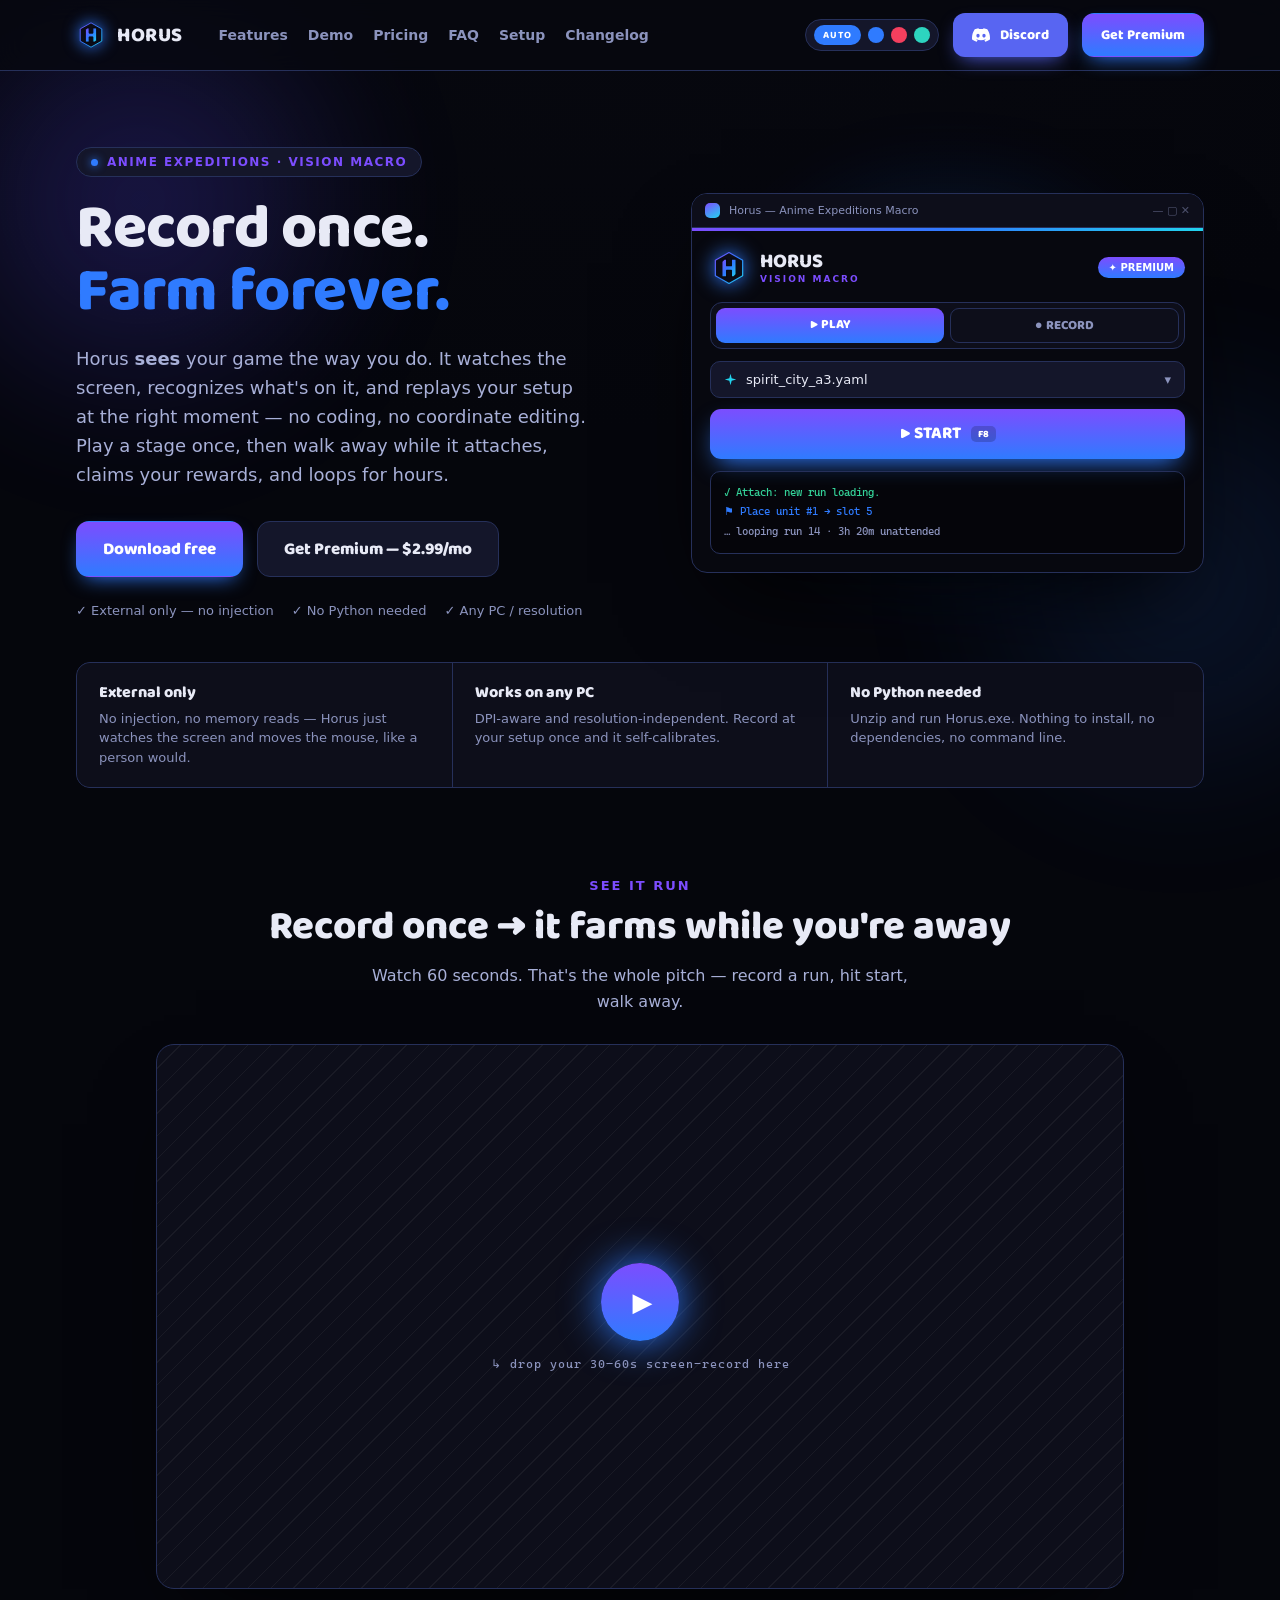
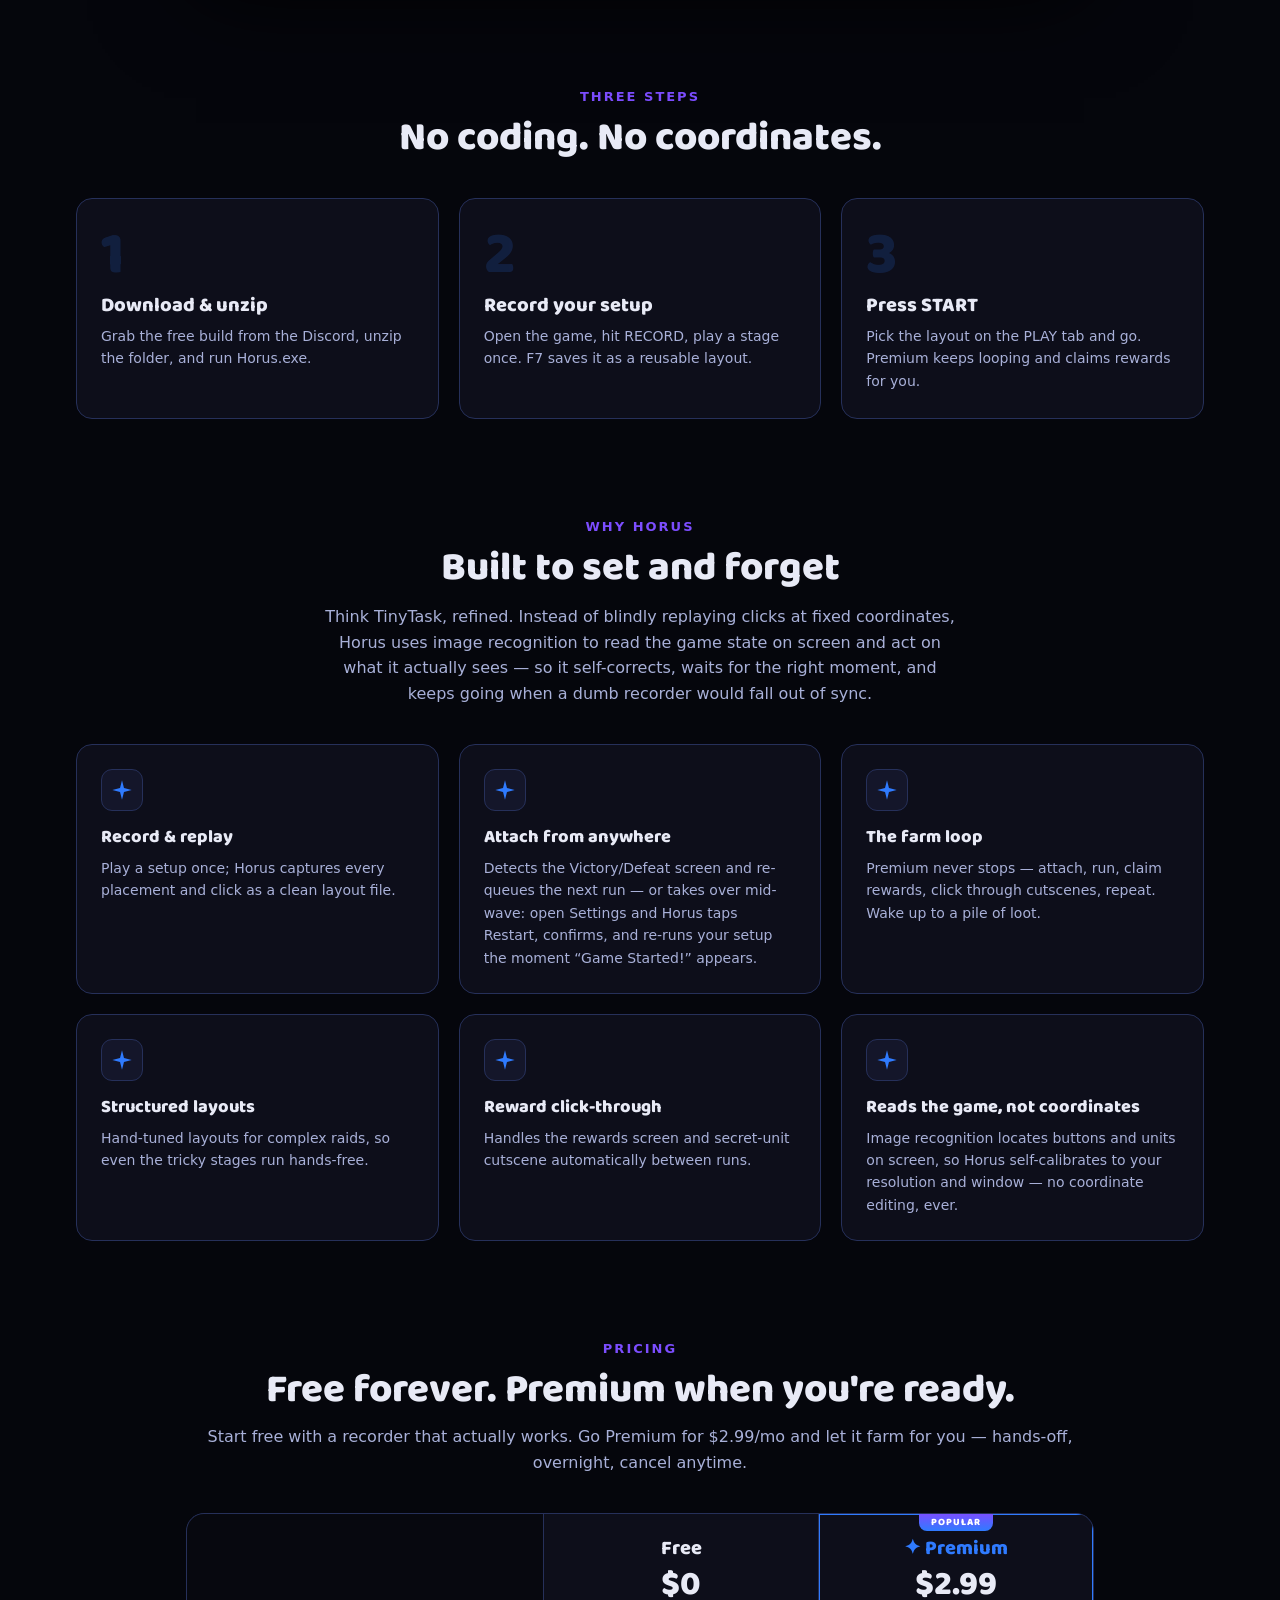
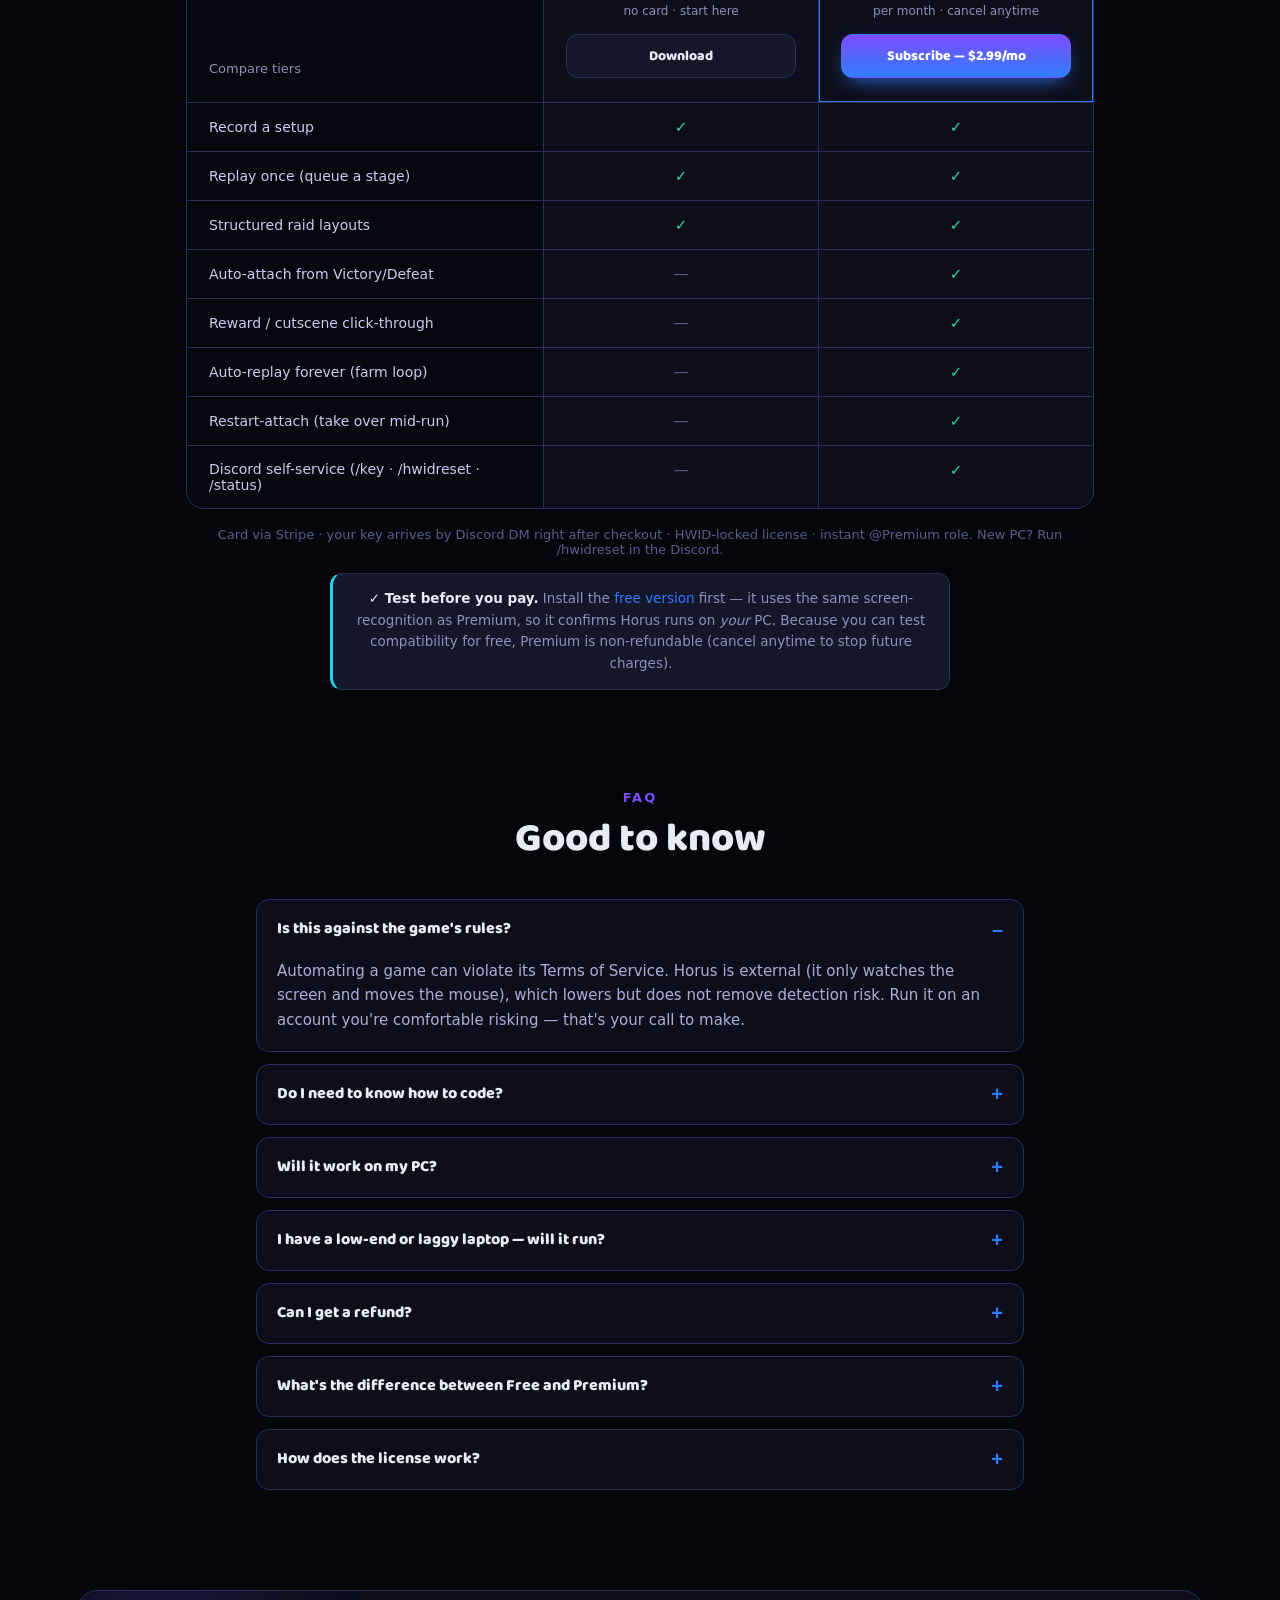
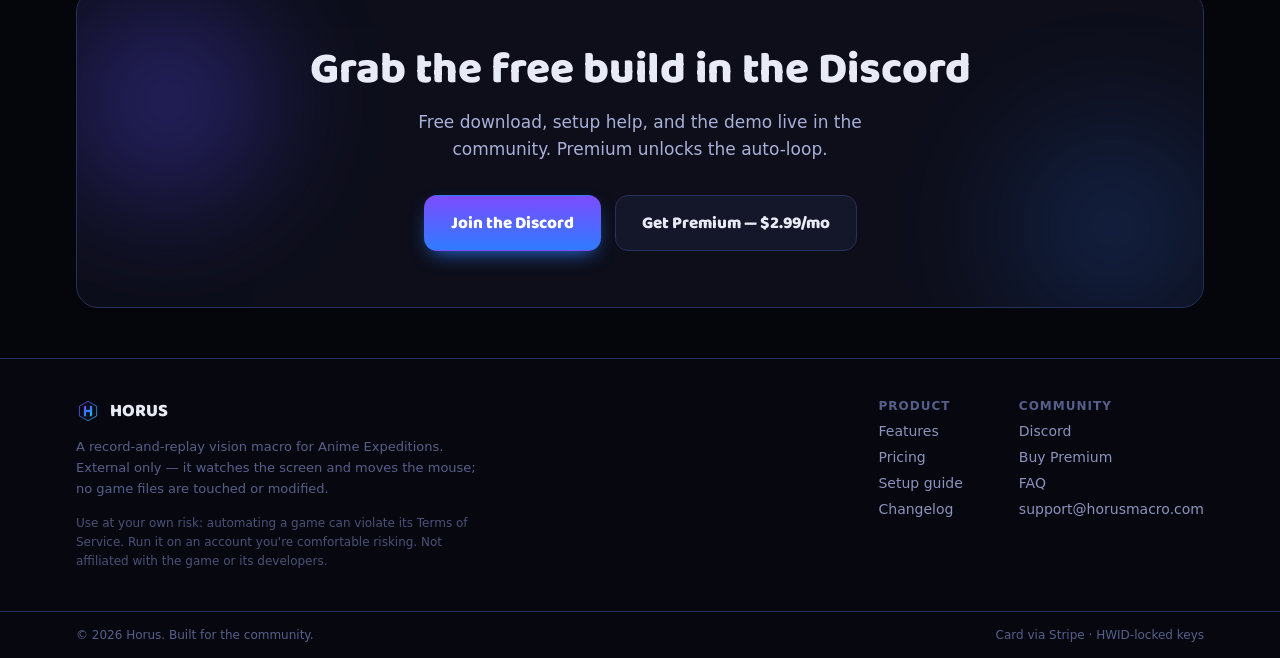
==== commit 5d03add0: "Site: compatibility disclaimers + honest cross-PC claims + refund policy - "Will it work on my PC?" " ====
--- a/index.html
+++ b/index.html
@@ -329,6 +329,9 @@
         <div class="plan-row-val yes themed">✓</div>
       </div>
       <p class="pricing-note">Card via Stripe · your key arrives by Discord DM right after checkout · HWID-locked license · instant @Premium role. New PC? Run /hwidreset in the Discord.</p>
+      <div class="compat-callout themed" role="note">
+        <strong>✓ Test before you pay.</strong> Install the <a href="https://discord.gg/wrZWFJjSjX" target="_blank" rel="noopener">free version</a> first — it uses the same screen-recognition as Premium, so it confirms Horus runs on <em>your</em> PC. Because you can test compatibility for free, Premium is non-refundable (cancel anytime to stop future charges).
+      </div>
     </section>
 
     <!-- ============ FAQ ============ -->
@@ -357,7 +360,21 @@
             <span class="q-text">Will it work on my PC?</span>
             <span class="sign themed" aria-hidden="true">+</span>
           </button>
-          <div class="faq-a" id="faq-a-3" hidden>Yes — Horus is DPI-aware and resolution-independent, and it captures the game client directly. Record once at your resolution and it self-calibrates.</div>
+          <div class="faq-a" id="faq-a-3" hidden>Most likely, yes. Horus captures the game client directly and matches across common resolutions (1080p, 1440p, 4K) and both high and low graphics settings, with a one-click “Fix detection” to lock it to your exact screen if needed. But recognition depends on your PC rendering the game smoothly — a very old or heavily lagging machine can drop frames faster than any screen-reader can follow. <b>That’s why the free version exists: install it first and confirm it detects and replays on your machine before you ever pay.</b></div>
+        </div>
+        <div class="faq-item themed">
+          <button class="faq-q" type="button" aria-expanded="false" aria-controls="faq-a-compat">
+            <span class="q-text">I have a low-end or laggy laptop — will it run?</span>
+            <span class="sign themed" aria-hidden="true">+</span>
+          </button>
+          <div class="faq-a" id="faq-a-compat" hidden>Try the <a href="https://discord.gg/wrZWFJjSjX" target="_blank" rel="noopener">free version</a> first — it uses the exact same screen-recognition as Premium, so it’s a true compatibility test. If the free build records a setup, recognizes the Repeat/Victory screen, and replays it on your machine, Premium’s auto-loop will too. If the free version struggles on your hardware, Premium won’t fix that — the bottleneck is the PC keeping up, not the license. Run Horus in fullscreen at minimum graphics for the best shot on a weaker machine.</div>
+        </div>
+        <div class="faq-item themed">
+          <button class="faq-q" type="button" aria-expanded="false" aria-controls="faq-a-refund">
+            <span class="q-text">Can I get a refund?</span>
+            <span class="sign themed" aria-hidden="true">+</span>
+          </button>
+          <div class="faq-a" id="faq-a-refund" hidden>Because the free version lets you fully test compatibility <em>before</em> paying, Premium subscriptions are <b>non-refundable</b>. It’s a monthly subscription you can cancel anytime — cancel and the key simply lapses at the end of the period, with no future charges. Please confirm the free build works on your PC before subscribing.</div>
         </div>
         <div class="faq-item themed">
           <button class="faq-q" type="button" aria-expanded="false" aria-controls="faq-a-4">
@@ -477,6 +494,7 @@
         Pay with Stripe
       </button>
       <div class="buy-hint" id="pay-hint">Check the box above to unlock payment.</div>
+      <div class="buy-fineprint" style="margin-top:10px;text-align:center;">Tested the <a href="https://discord.gg/wrZWFJjSjX" target="_blank" rel="noopener">free version</a> on your PC? Premium is a monthly subscription, non-refundable — cancel anytime.</div>
     </div>
   </div>
 
--- a/styles.css
+++ b/styles.css
@@ -486,6 +486,13 @@
 .pricing-note {
   text-align: center; font-size: 13px; color: var(--off); margin: 18px 0 0;
 }
+.compat-callout {
+  max-width: 620px; margin: 16px auto 0; padding: 14px 18px;
+  background: var(--elev); border: 1px solid var(--border);
+  border-left: 3px solid var(--accent); border-radius: 12px;
+  font-size: 13.5px; line-height: 1.6; color: var(--muted); text-align: center;
+}
+.compat-callout strong { color: var(--text); }
 
 /* ---------- FAQ ---------- */
 .faq { max-width: 820px; }
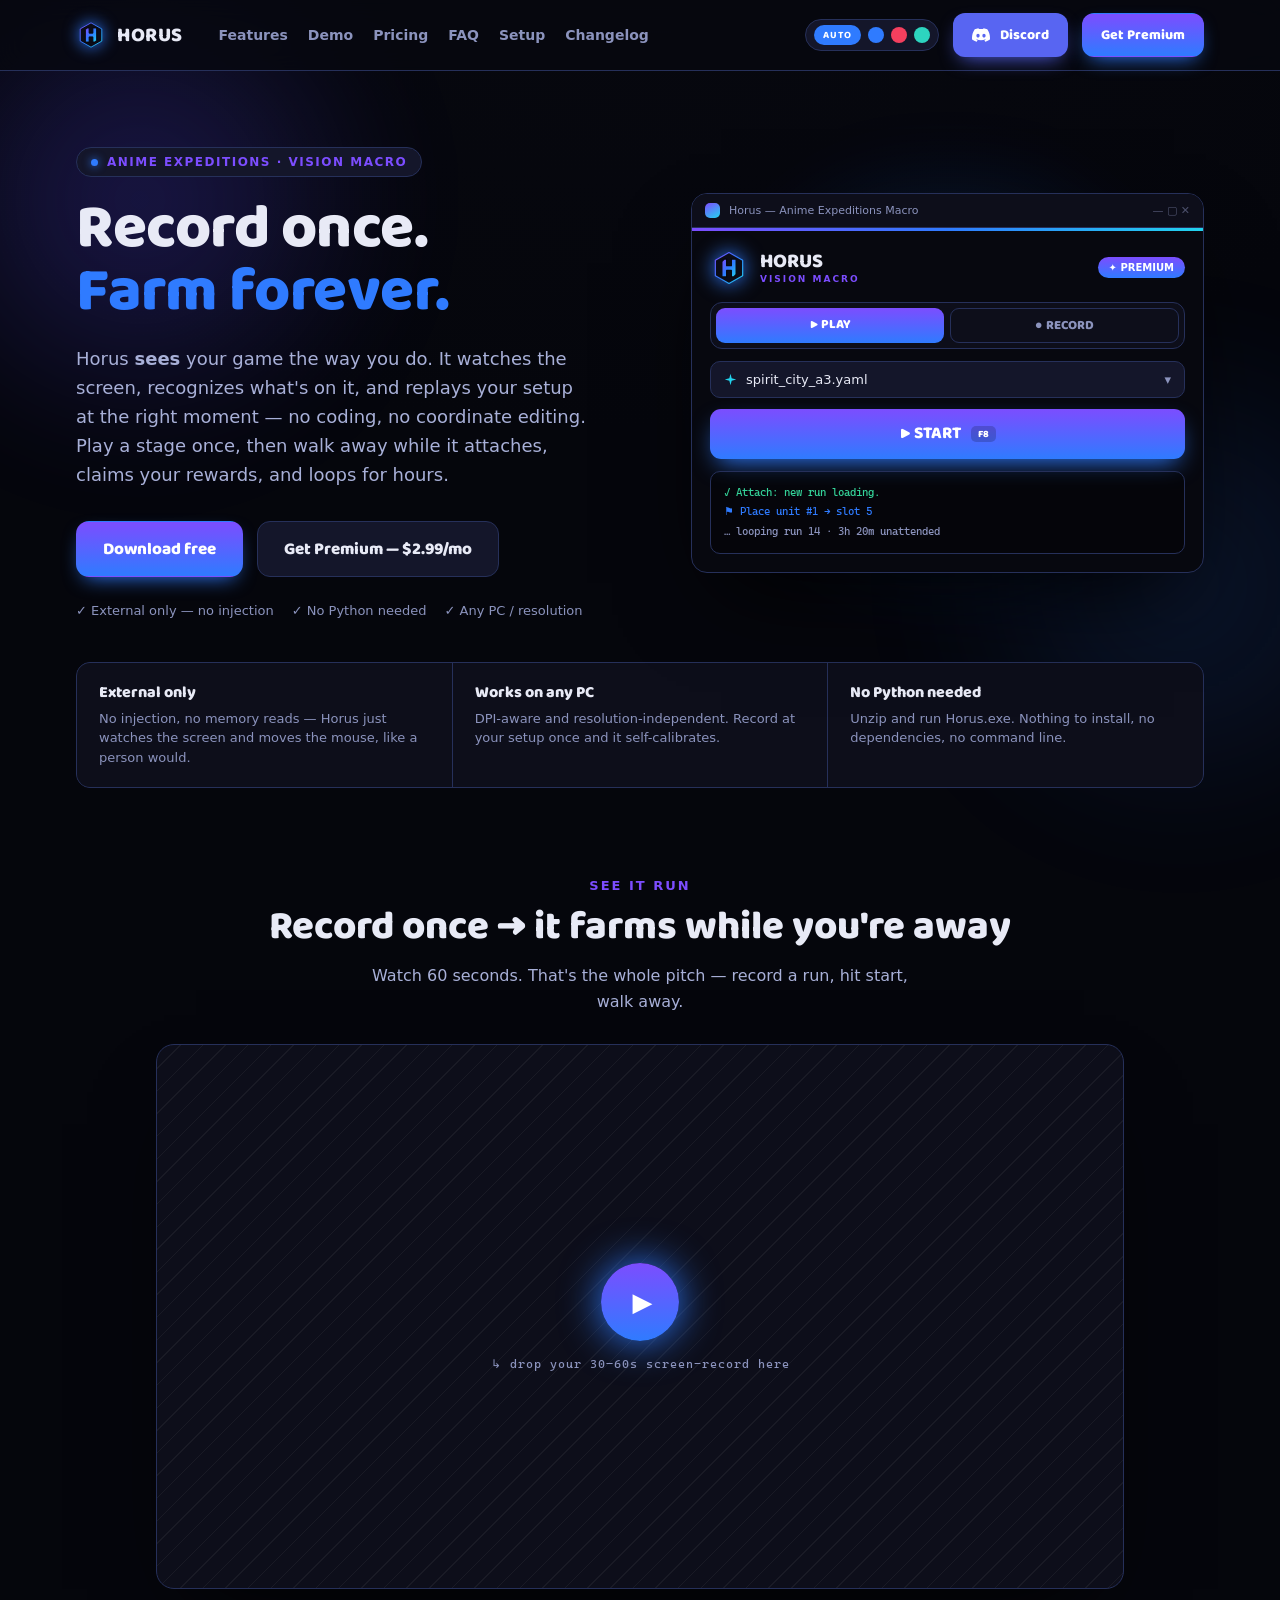
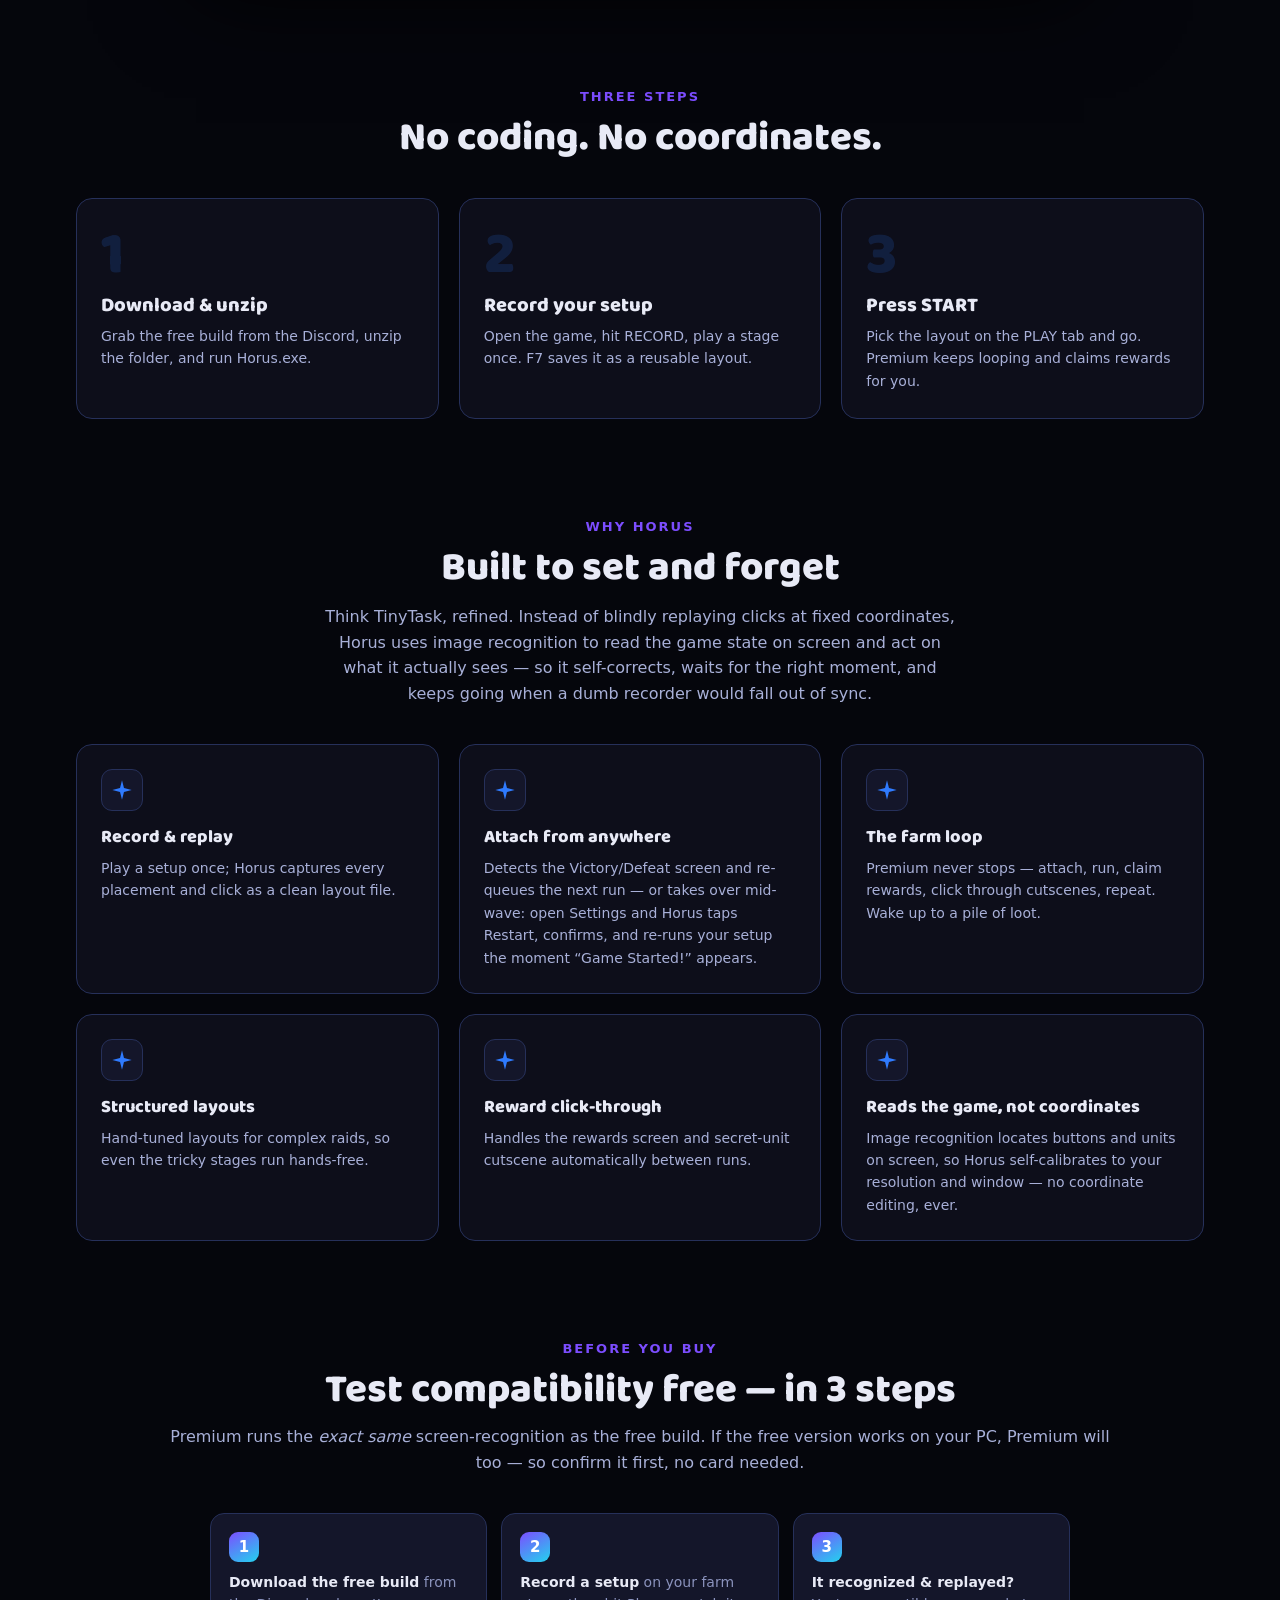
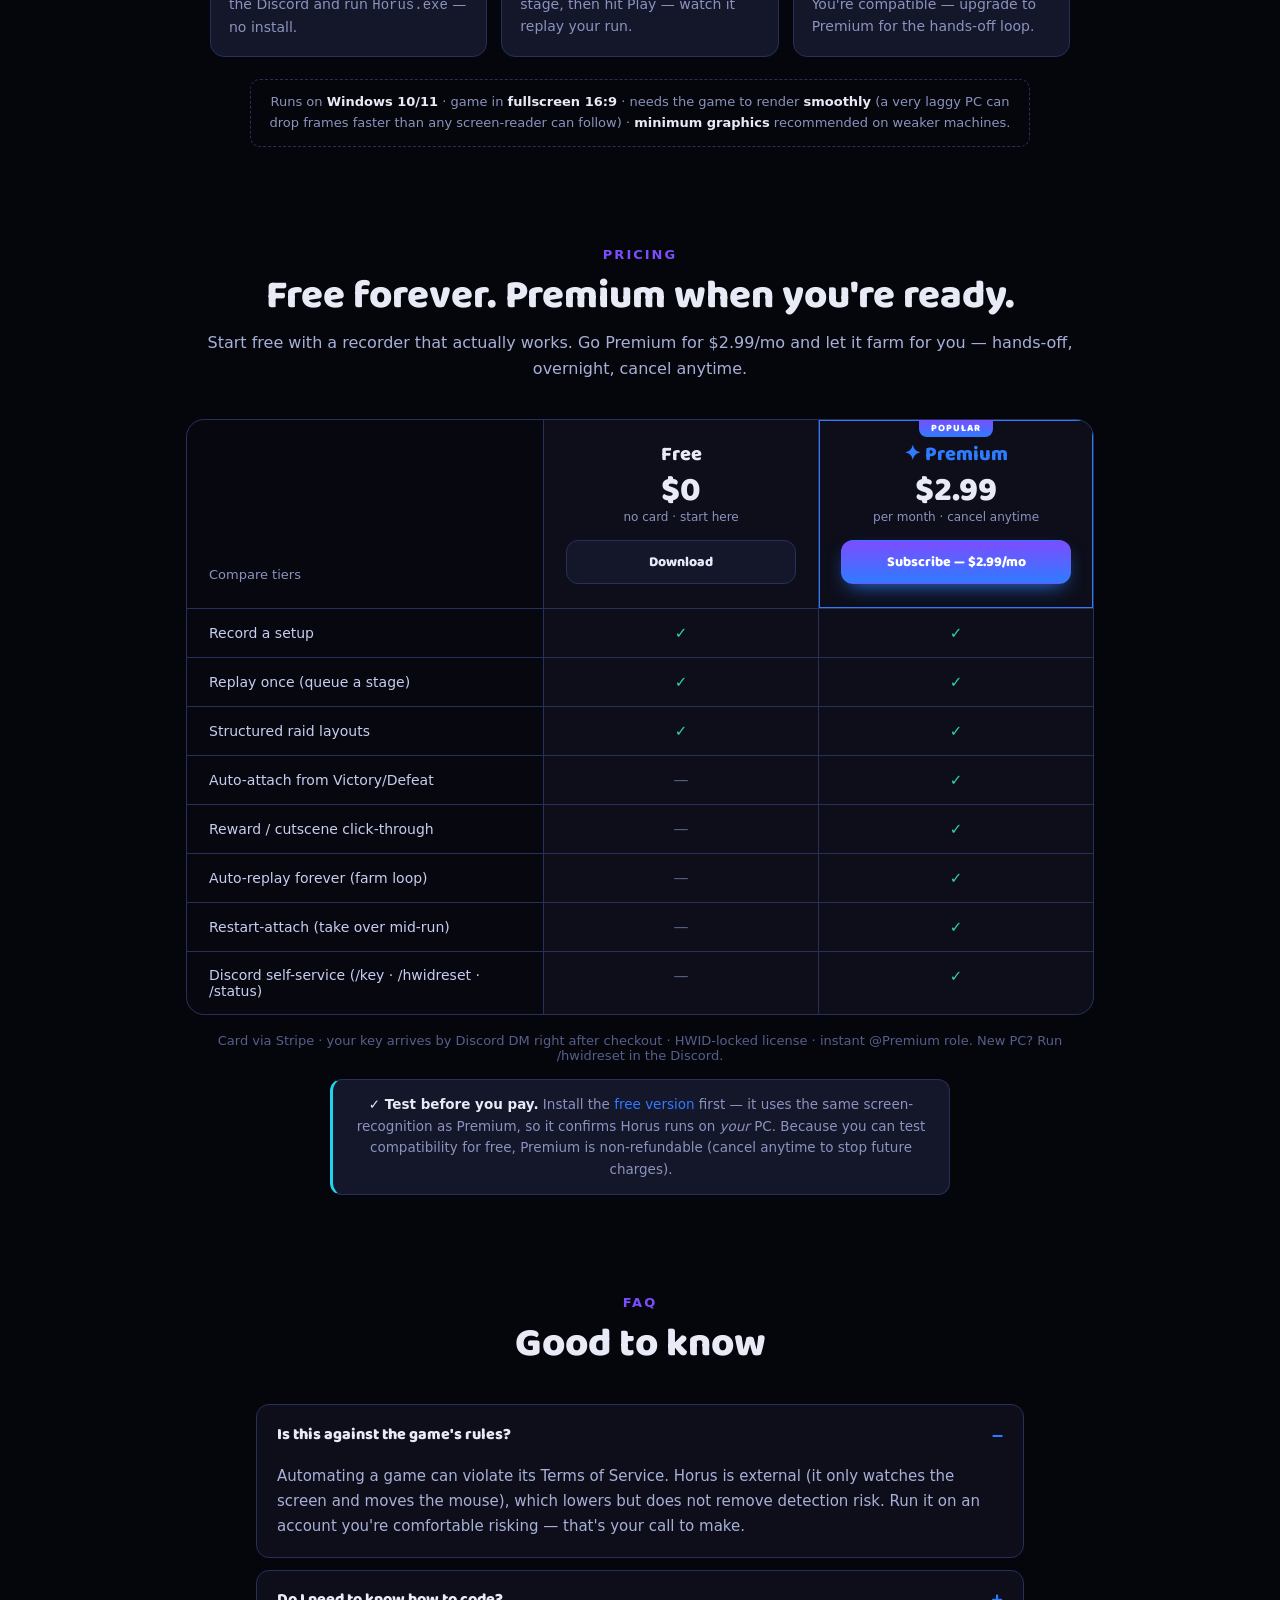
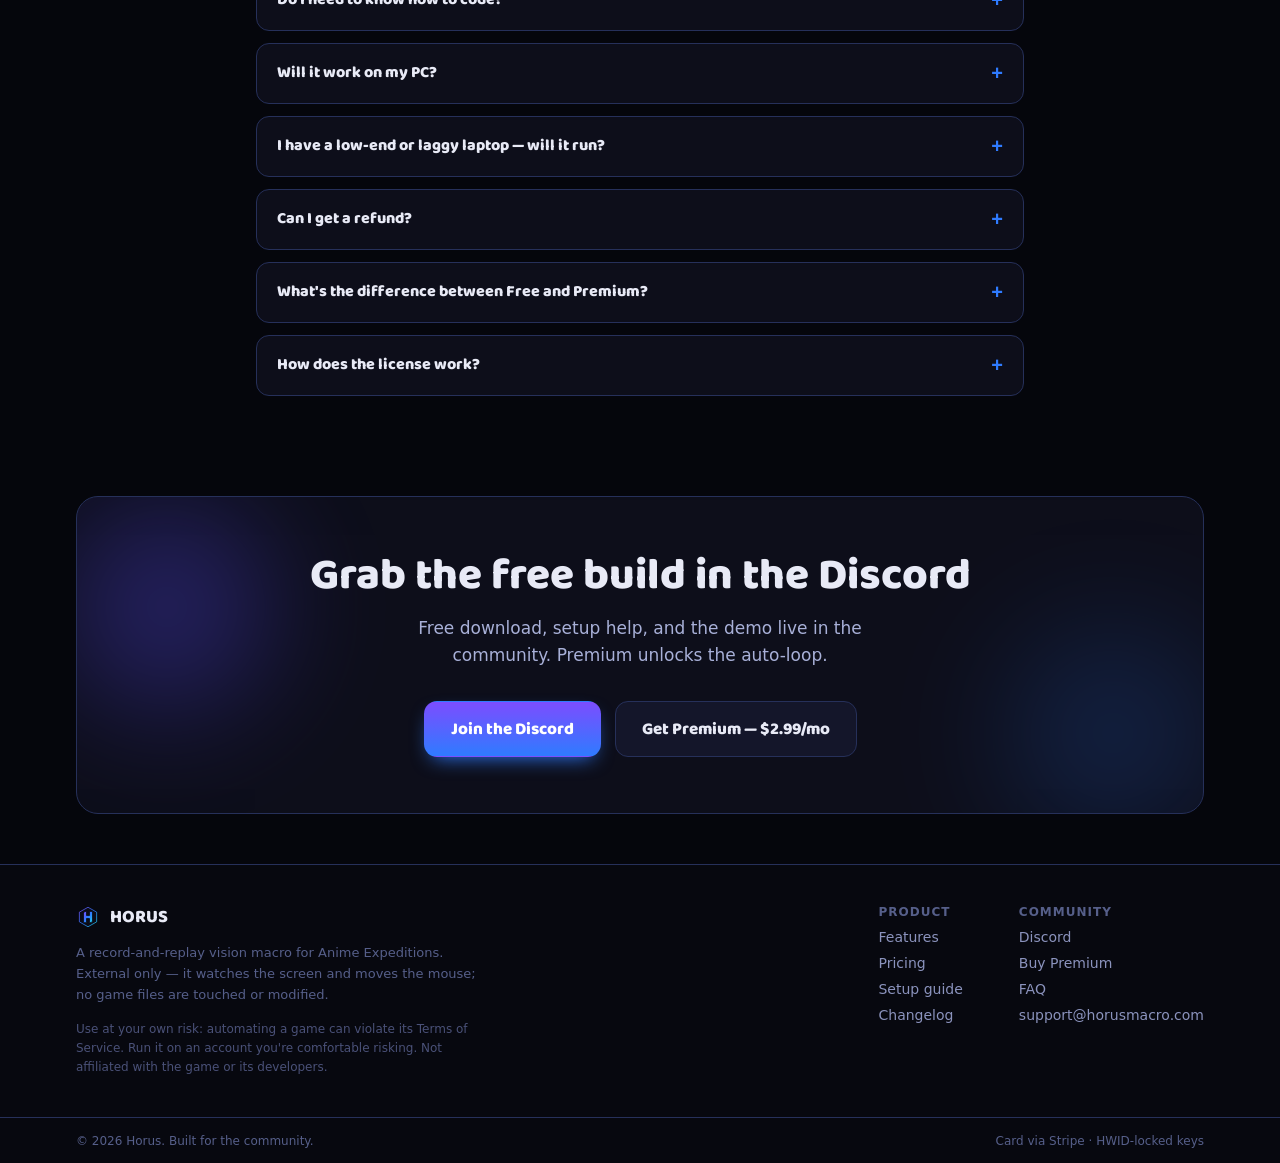
==== commit 96b65c33: "Site: pre-purchase compatibility section + v1.3.4 changelog - New "Test compatibility free — in 3 st" ====
--- a/index.html
+++ b/index.html
@@ -269,6 +269,21 @@
       </div>
     </section>
 
+    <!-- ============ COMPATIBILITY ============ -->
+    <section id="compatibility" class="section section-narrow section-center">
+      <div class="head-block">
+        <div class="eyebrow themed">Before you buy</div>
+        <h2 class="h2">Test compatibility free — in 3 steps</h2>
+        <p class="lead" style="margin:12px auto 0;">Premium runs the <em>exact same</em> screen-recognition as the free build. If the free version works on your PC, Premium will too — so confirm it first, no card needed.</p>
+      </div>
+      <div class="compat-steps">
+        <div class="compat-step themed"><span class="compat-n themed">1</span><p><b>Download the free build</b> from the Discord and run <code>Horus.exe</code> — no install.</p></div>
+        <div class="compat-step themed"><span class="compat-n themed">2</span><p><b>Record a setup</b> on your farm stage, then hit Play — watch it replay your run.</p></div>
+        <div class="compat-step themed"><span class="compat-n themed">3</span><p><b>It recognized &amp; replayed?</b> You're compatible — upgrade to Premium for the hands-off loop.</p></div>
+      </div>
+      <div class="compat-req">Runs on <b>Windows 10/11</b> · game in <b>fullscreen 16:9</b> · needs the game to render <b>smoothly</b> (a very laggy PC can drop frames faster than any screen-reader can follow) · <b>minimum graphics</b> recommended on weaker machines.</div>
+    </section>
+
     <!-- ============ PRICING ============ -->
     <section id="pricing" class="section pricing">
       <div class="head-block">
--- a/styles.css
+++ b/styles.css
@@ -493,6 +493,28 @@
   font-size: 13.5px; line-height: 1.6; color: var(--muted); text-align: center;
 }
 .compat-callout strong { color: var(--text); }
+.compat-steps {
+  display: grid; grid-template-columns: repeat(3, 1fr); gap: 14px;
+  max-width: 860px; margin: 26px auto 0;
+}
+@media (max-width: 720px) { .compat-steps { grid-template-columns: 1fr; } }
+.compat-step {
+  background: var(--elev); border: 1px solid var(--border); border-radius: 14px;
+  padding: 18px; text-align: left;
+}
+.compat-step p { margin: 10px 0 0; font-size: 14px; line-height: 1.55; color: var(--muted); }
+.compat-step b { color: var(--text); }
+.compat-n {
+  display: inline-flex; align-items: center; justify-content: center;
+  width: 30px; height: 30px; border-radius: 9px; font-weight: 800; font-size: 15px;
+  color: var(--on-accent); background: linear-gradient(150deg, var(--primary-2), var(--accent));
+}
+.compat-req {
+  max-width: 780px; margin: 22px auto 0; padding: 12px 16px; border-radius: 10px;
+  border: 1px dashed var(--border); font-size: 13px; line-height: 1.6;
+  color: var(--muted); text-align: center;
+}
+.compat-req b { color: var(--text); }
 
 /* ---------- FAQ ---------- */
 .faq { max-width: 820px; }
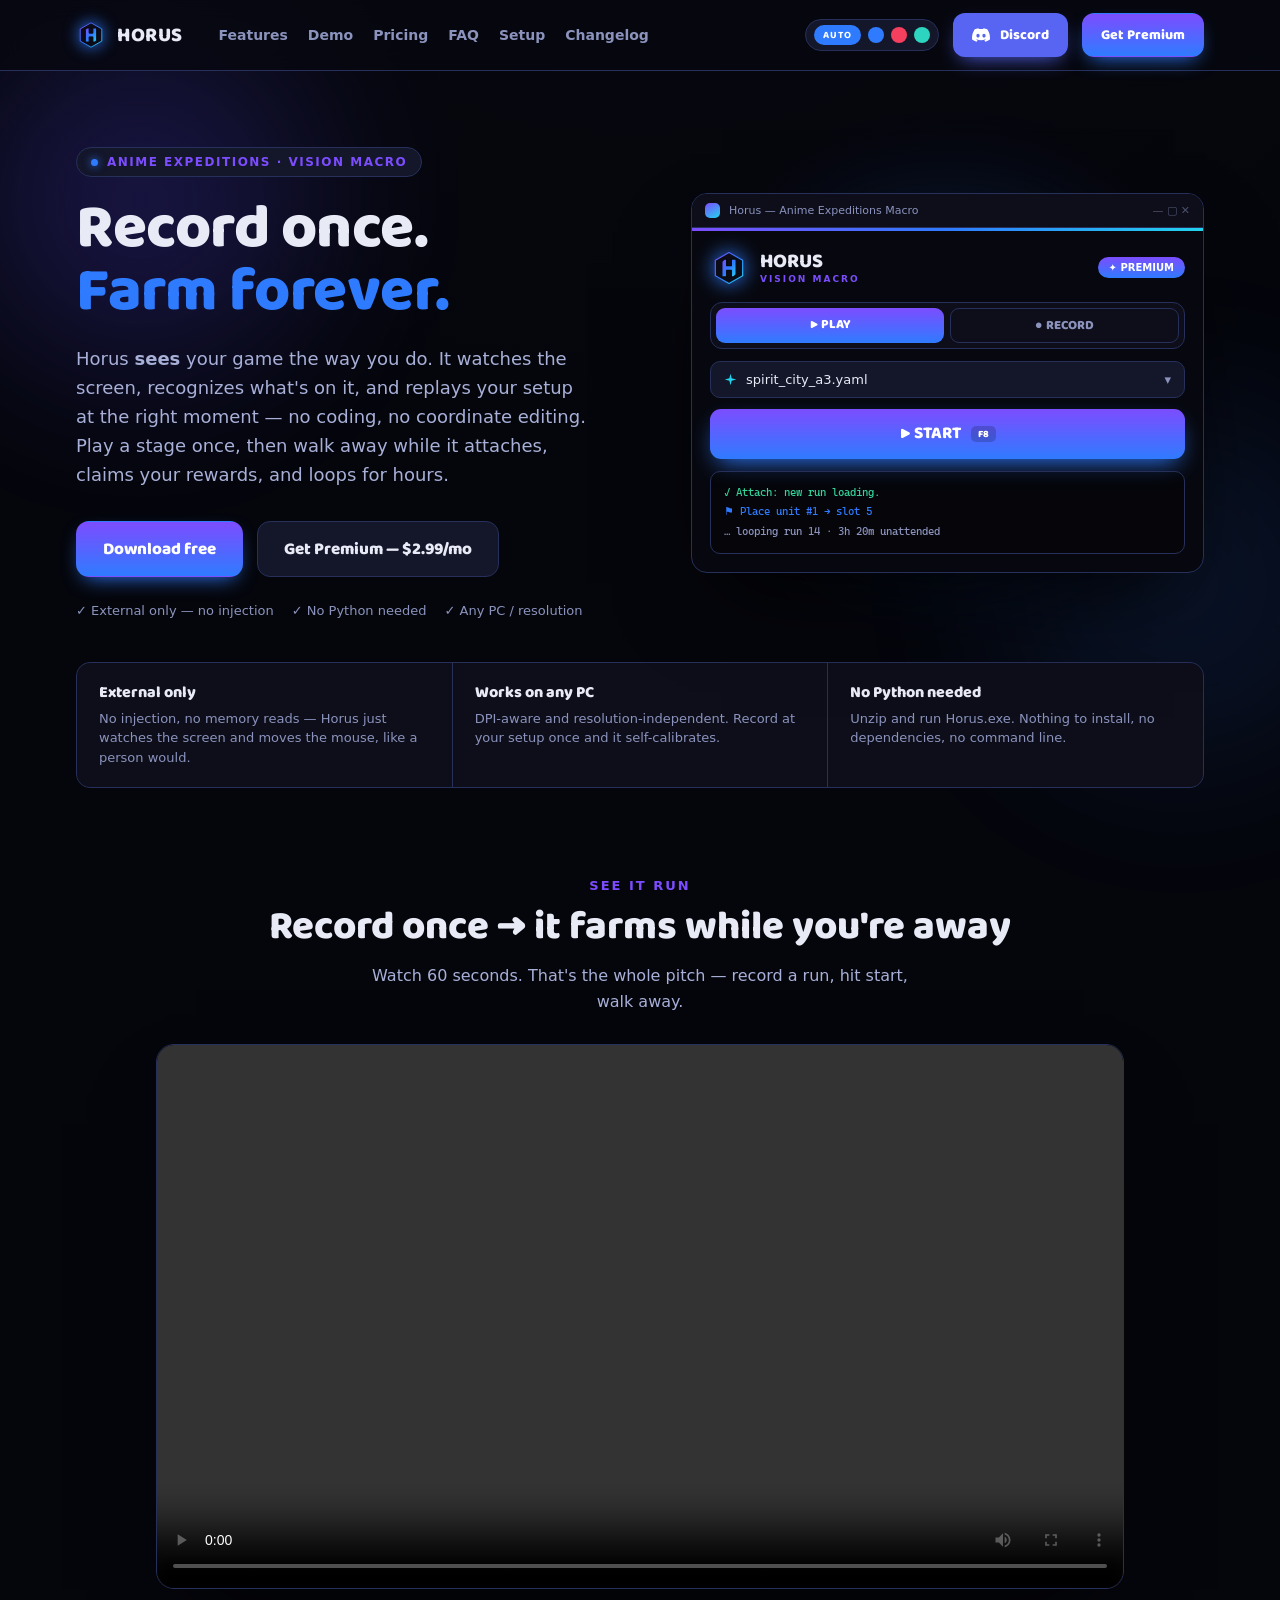
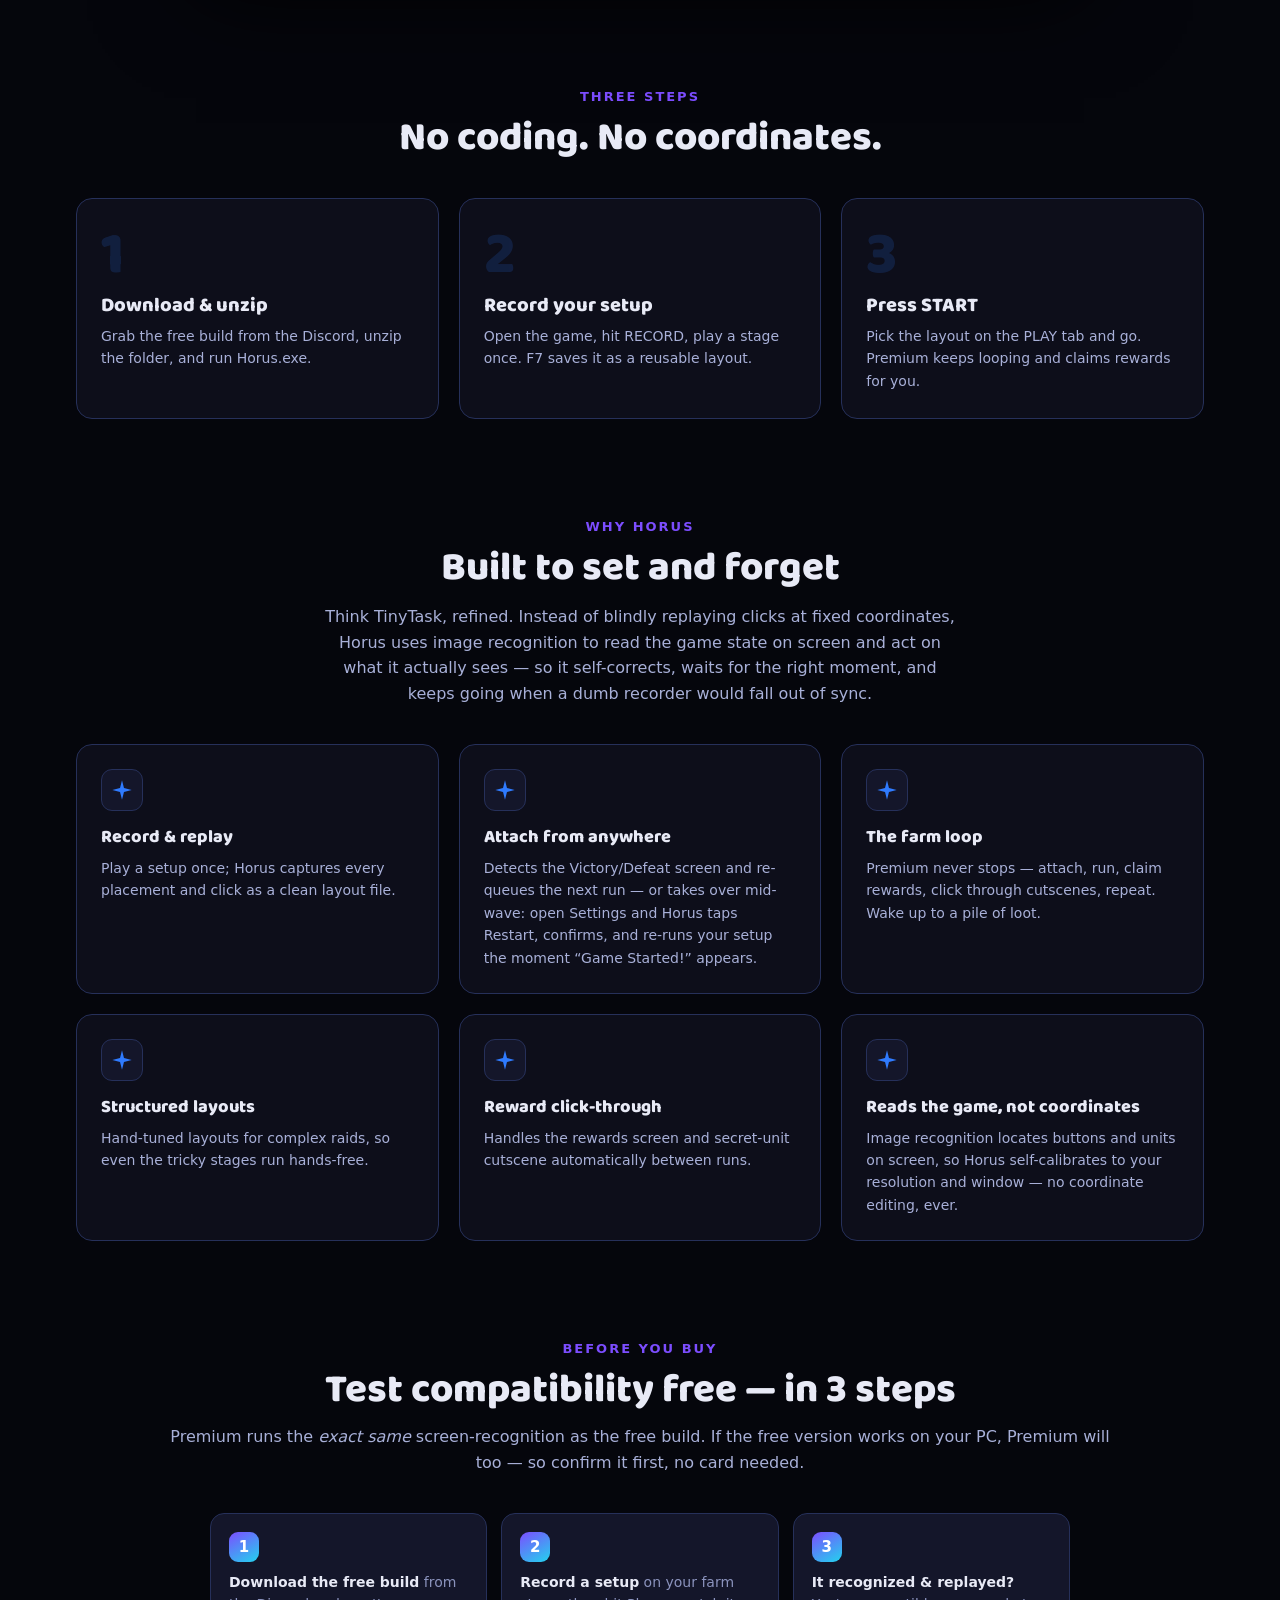
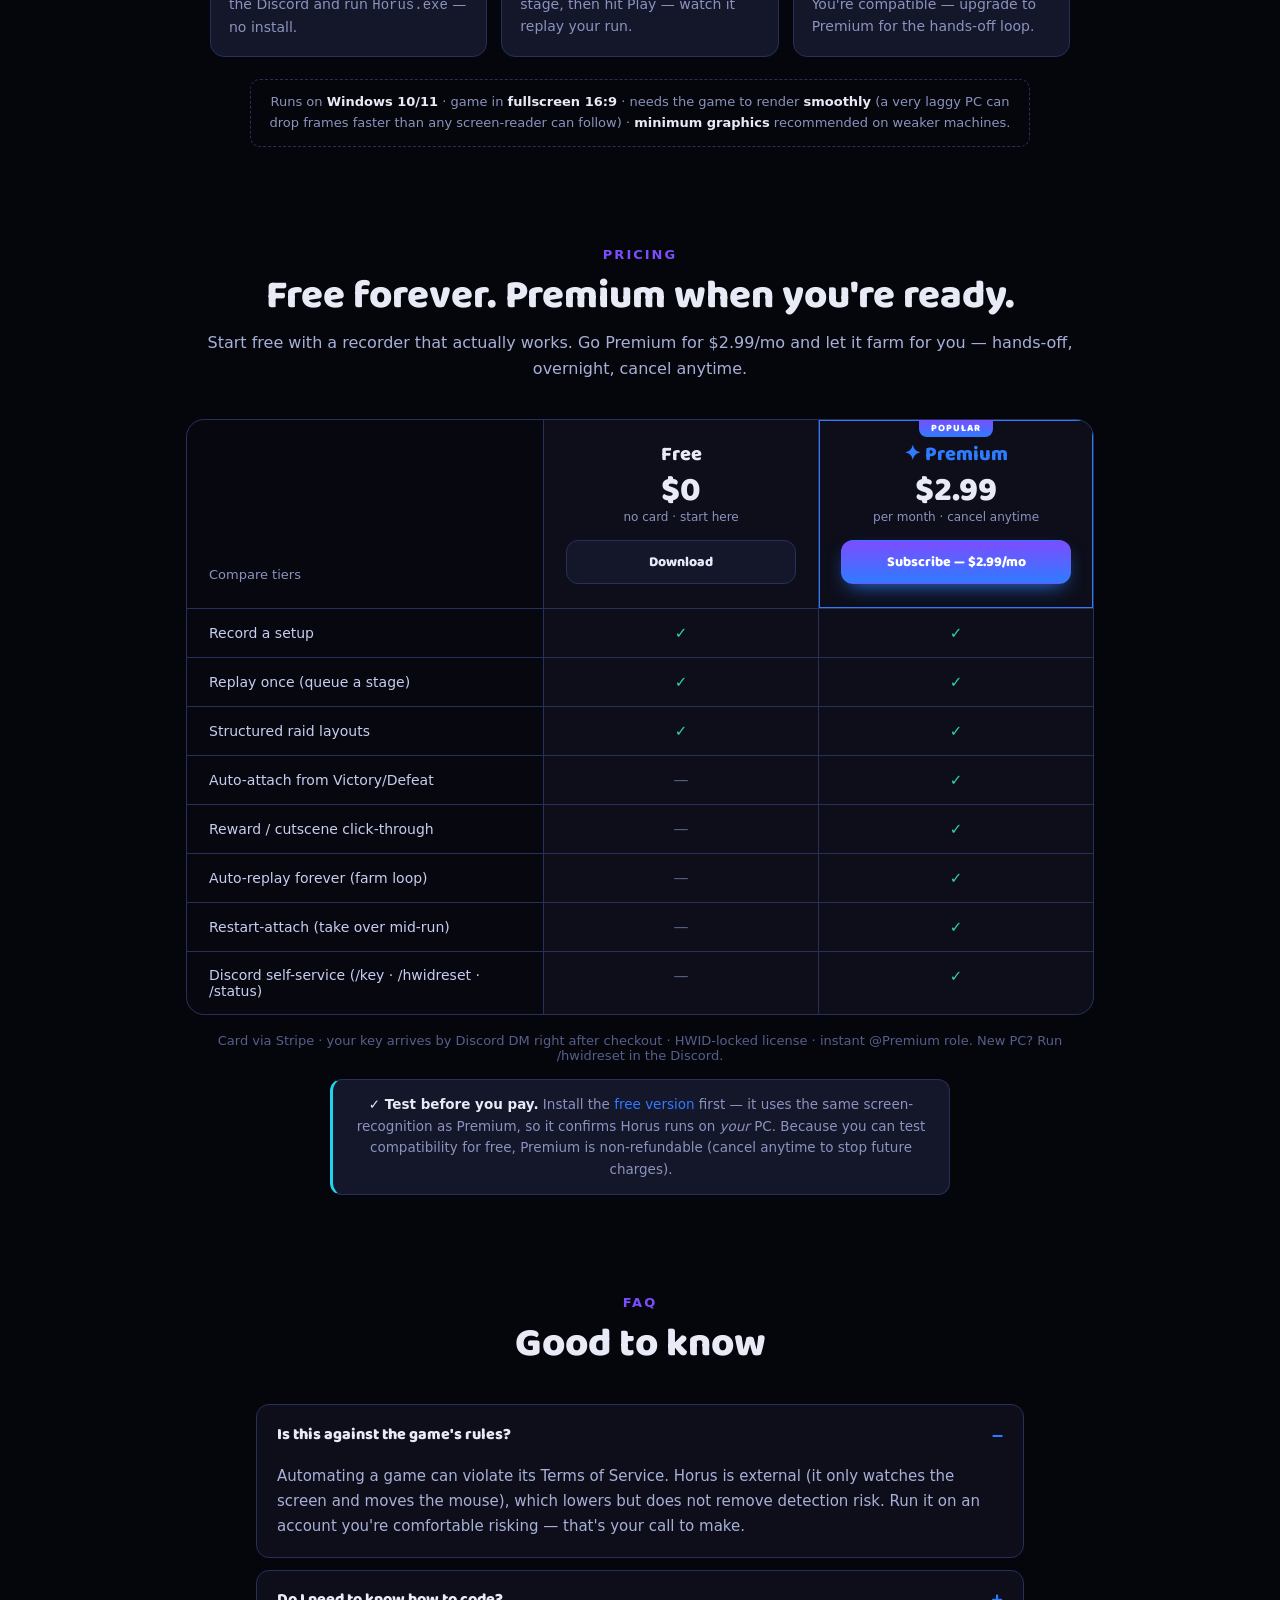
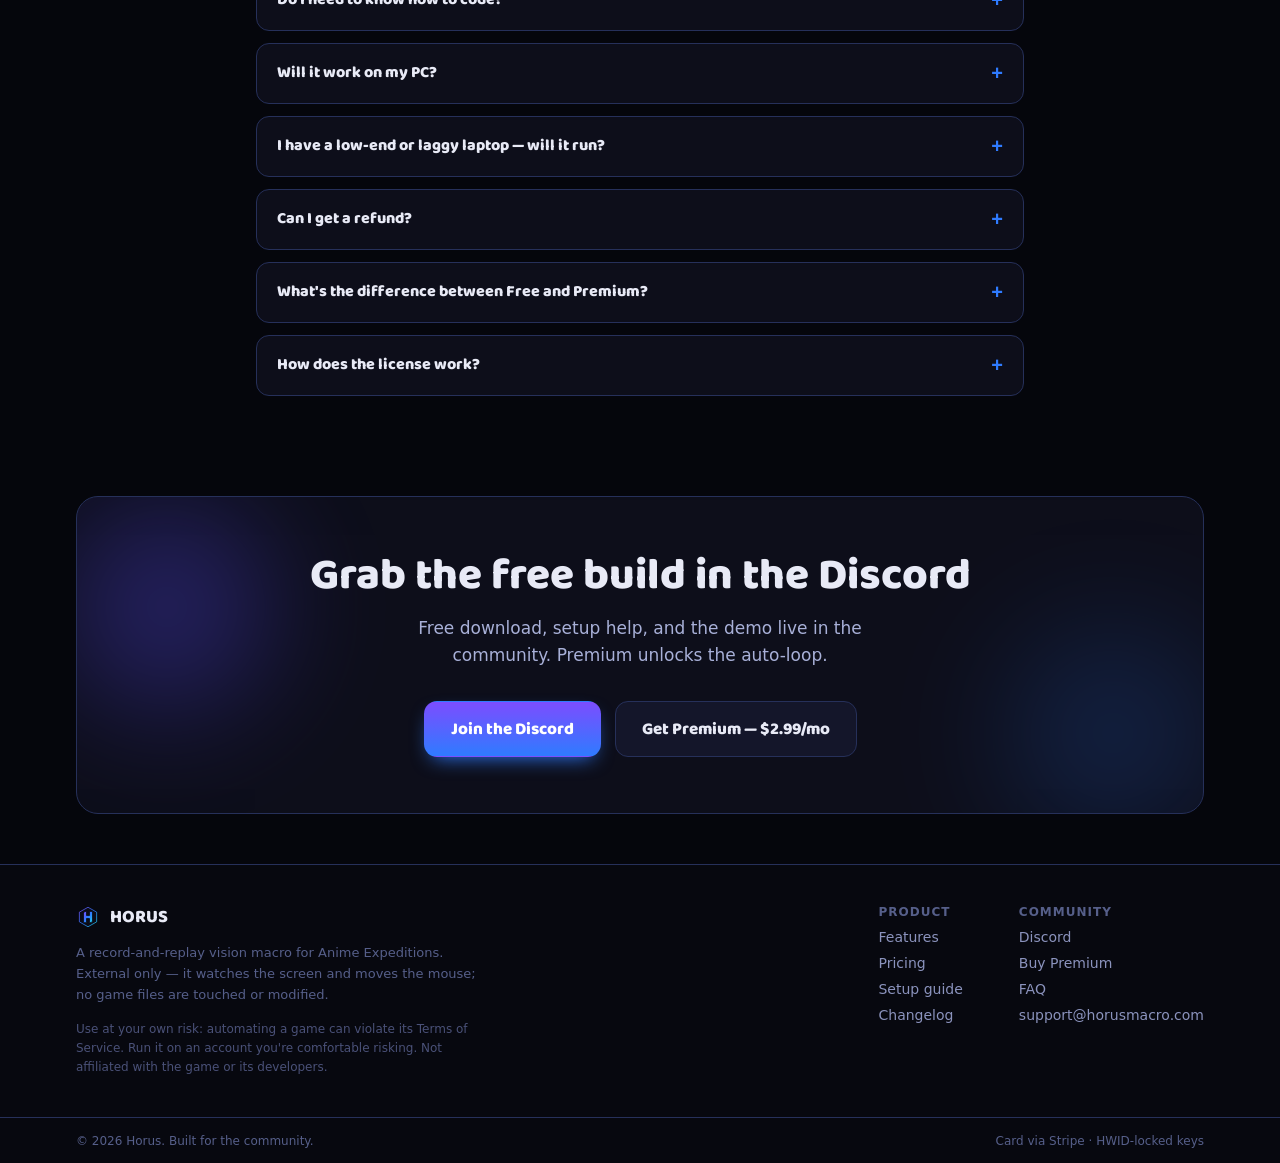
==== commit 9ab30dd6: "Site: hero demo video (R2-hosted) + v1.3.6 changelog entry - replace the demo placeholder with the r" ====
--- a/index.html
+++ b/index.html
@@ -193,13 +193,11 @@
       <div class="eyebrow themed">See it run</div>
       <h2 class="h2">Record once → it farms while you're away</h2>
       <p class="lead" style="margin:14px auto 30px;max-width:620px;">Watch 60 seconds. That's the whole pitch — record a run, hit start, walk away.</p>
-      <!-- TODO: replace this placeholder slot with the real <video> or a YouTube/embed iframe -->
       <div class="demo-slot themed">
-        <div class="hatch" aria-hidden="true"></div>
-        <div class="center">
-          <div class="play-btn themed" aria-hidden="true">▶</div>
-          <div class="note">↳ drop your 30–60s screen-record here</div>
-        </div>
+        <video controls playsinline preload="metadata" style="position:absolute;inset:0;width:100%;height:100%;object-fit:cover;background:#000;">
+          <source src="https://pub-251a9251140943828cf6a5f00528582f.r2.dev/horus_hero_v2.mp4" type="video/mp4">
+          Your browser doesn't support embedded video.
+        </video>
       </div>
     </section>
 
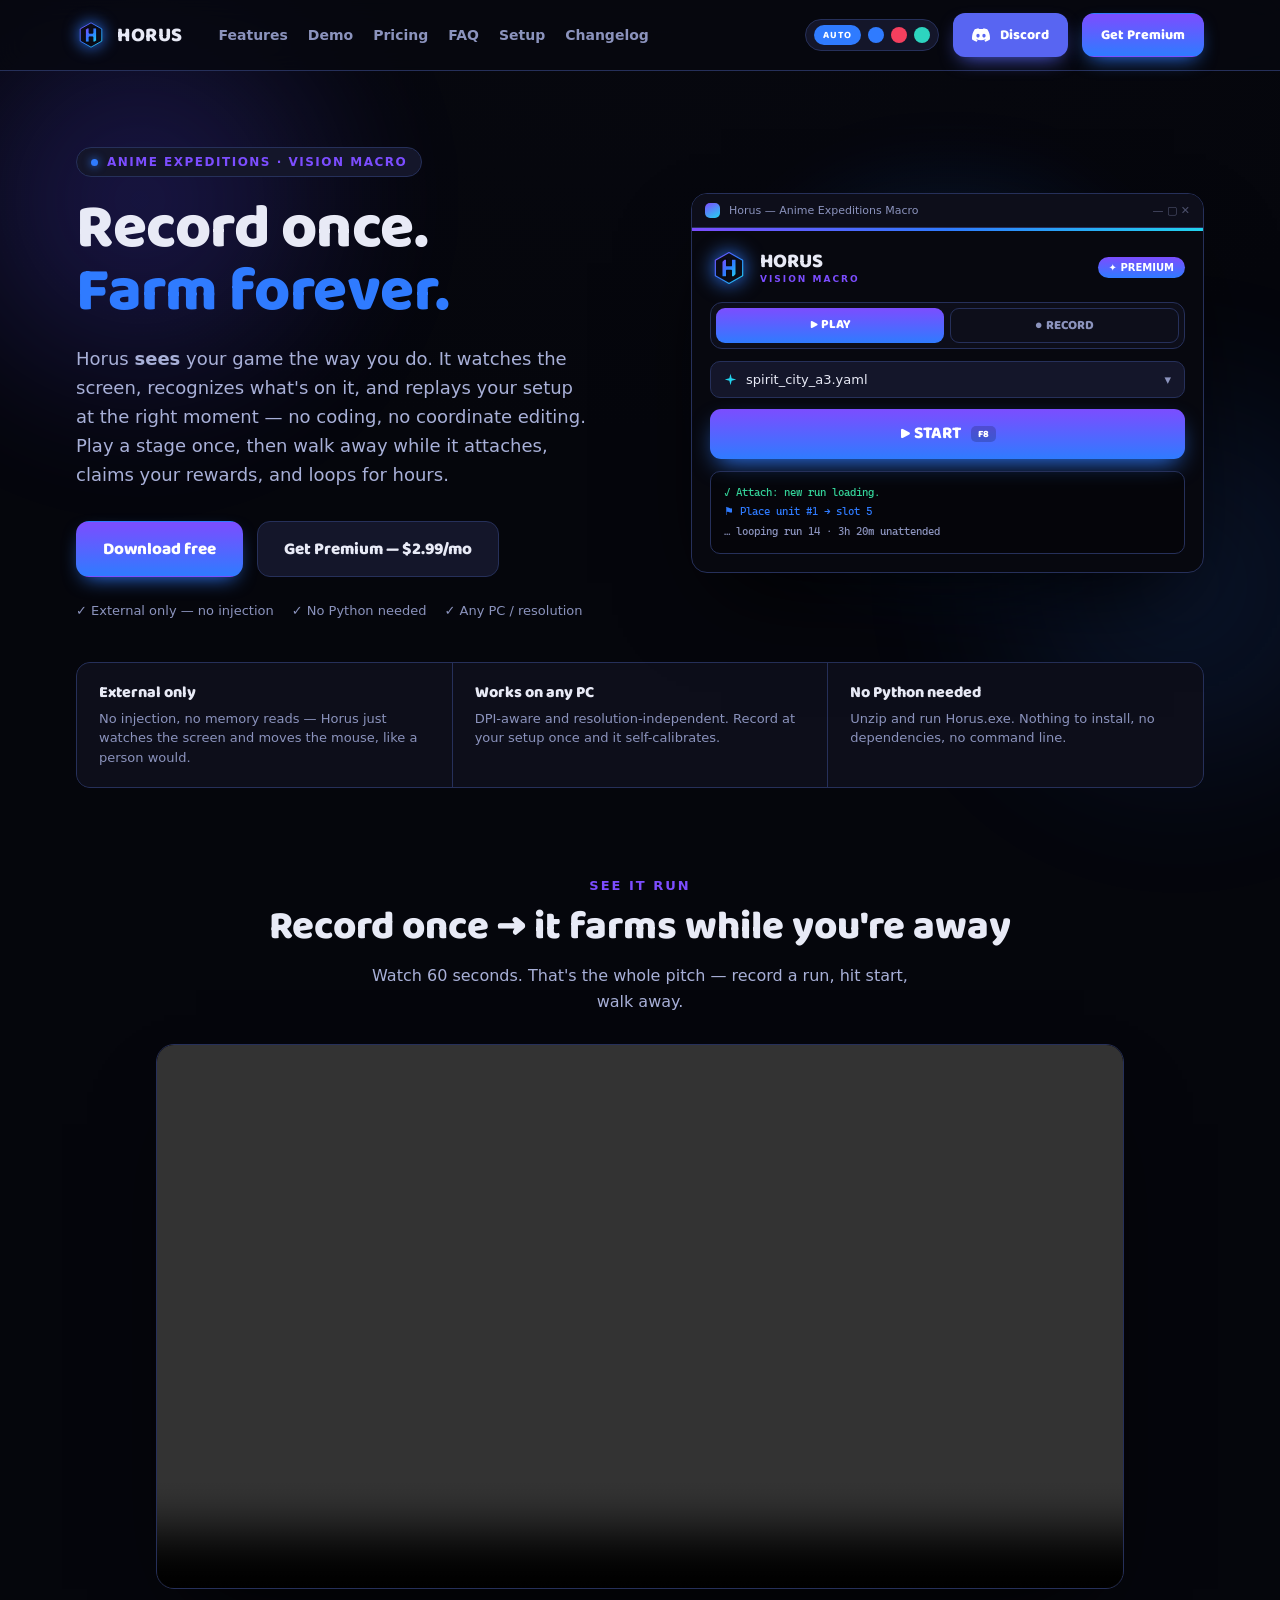
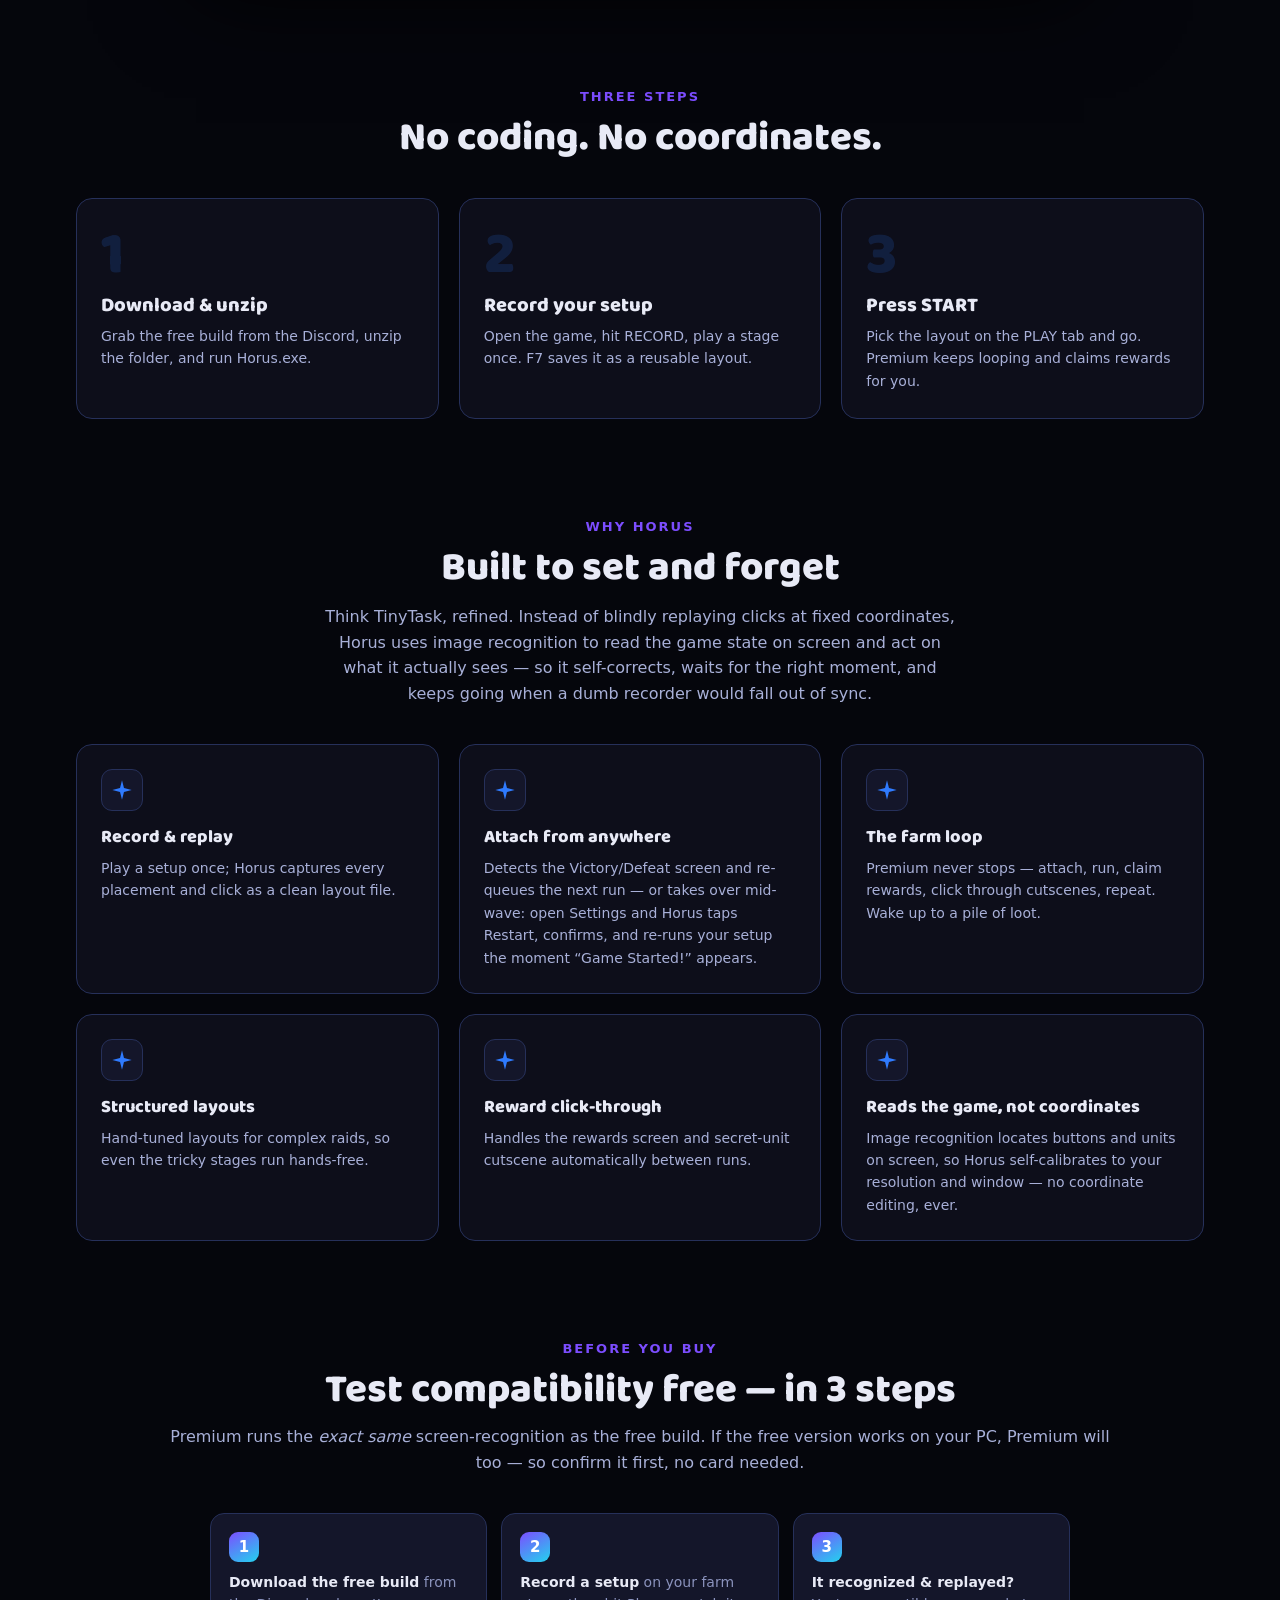
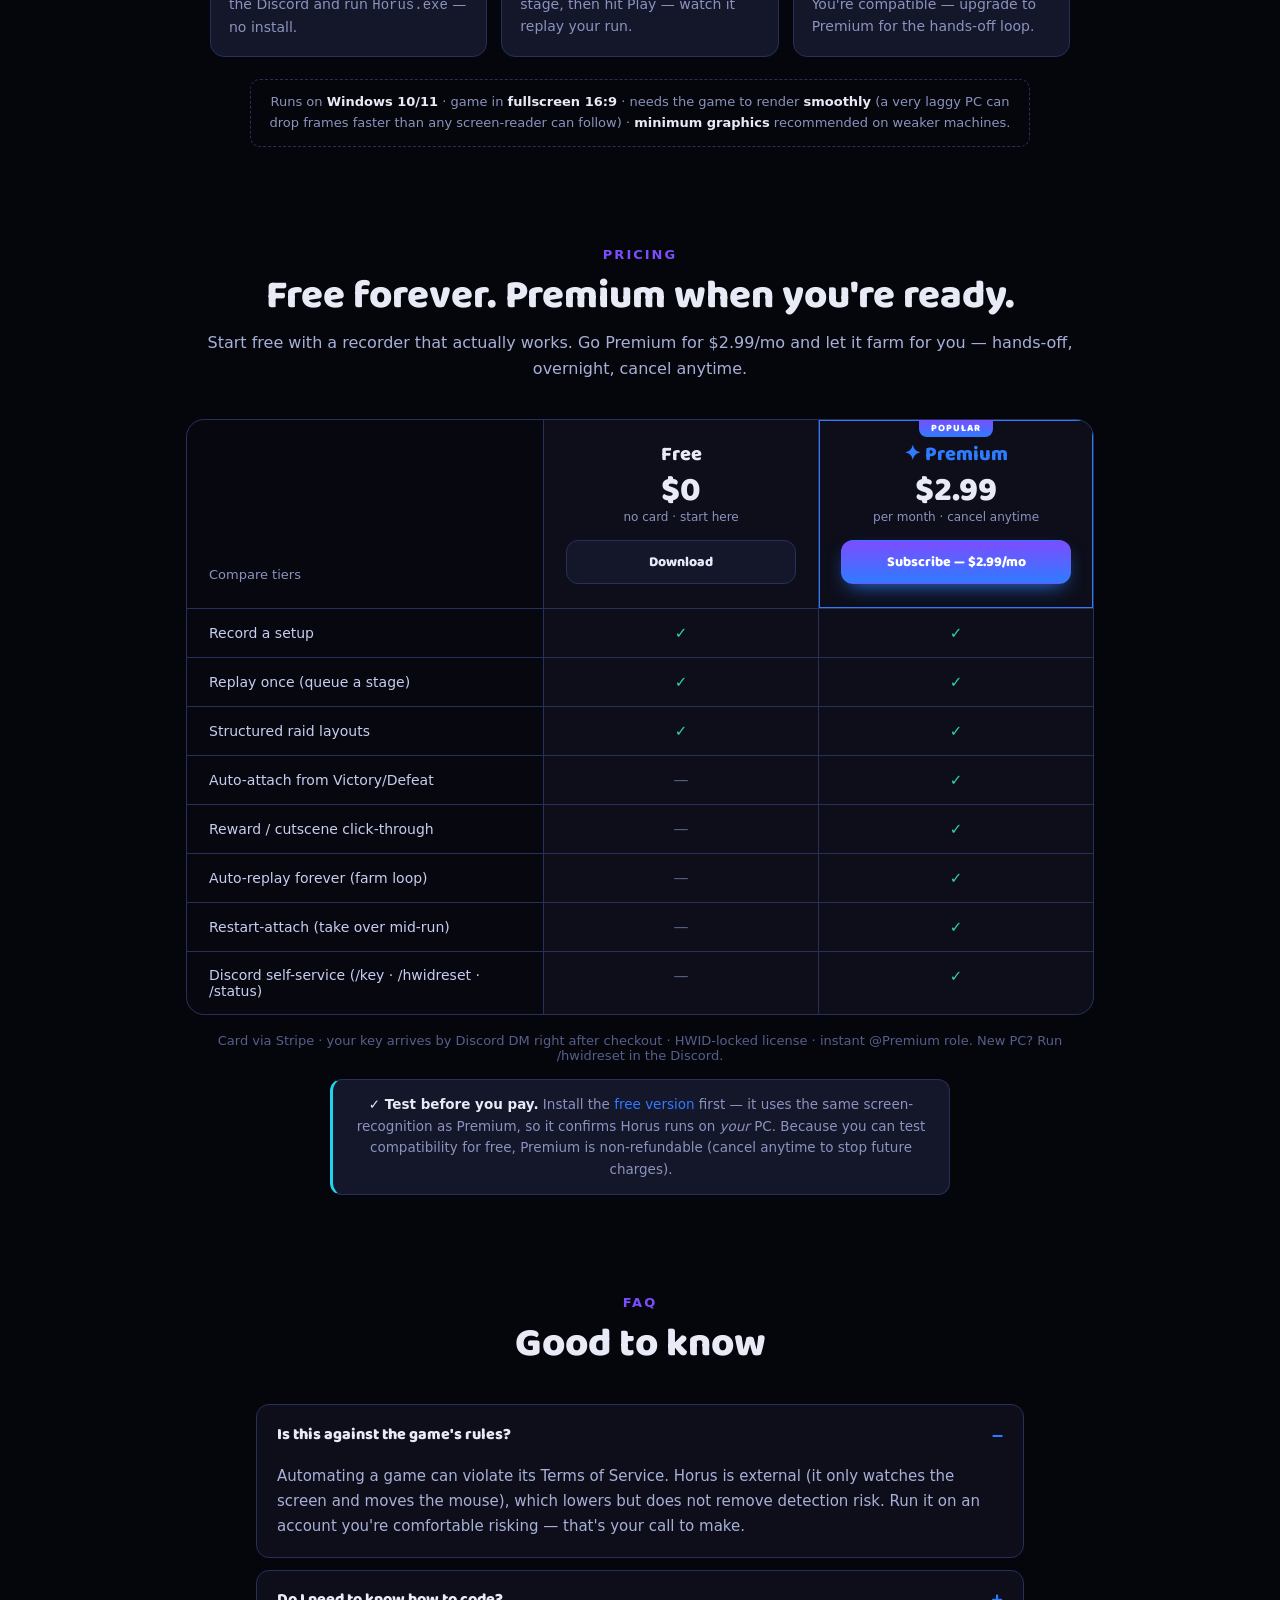
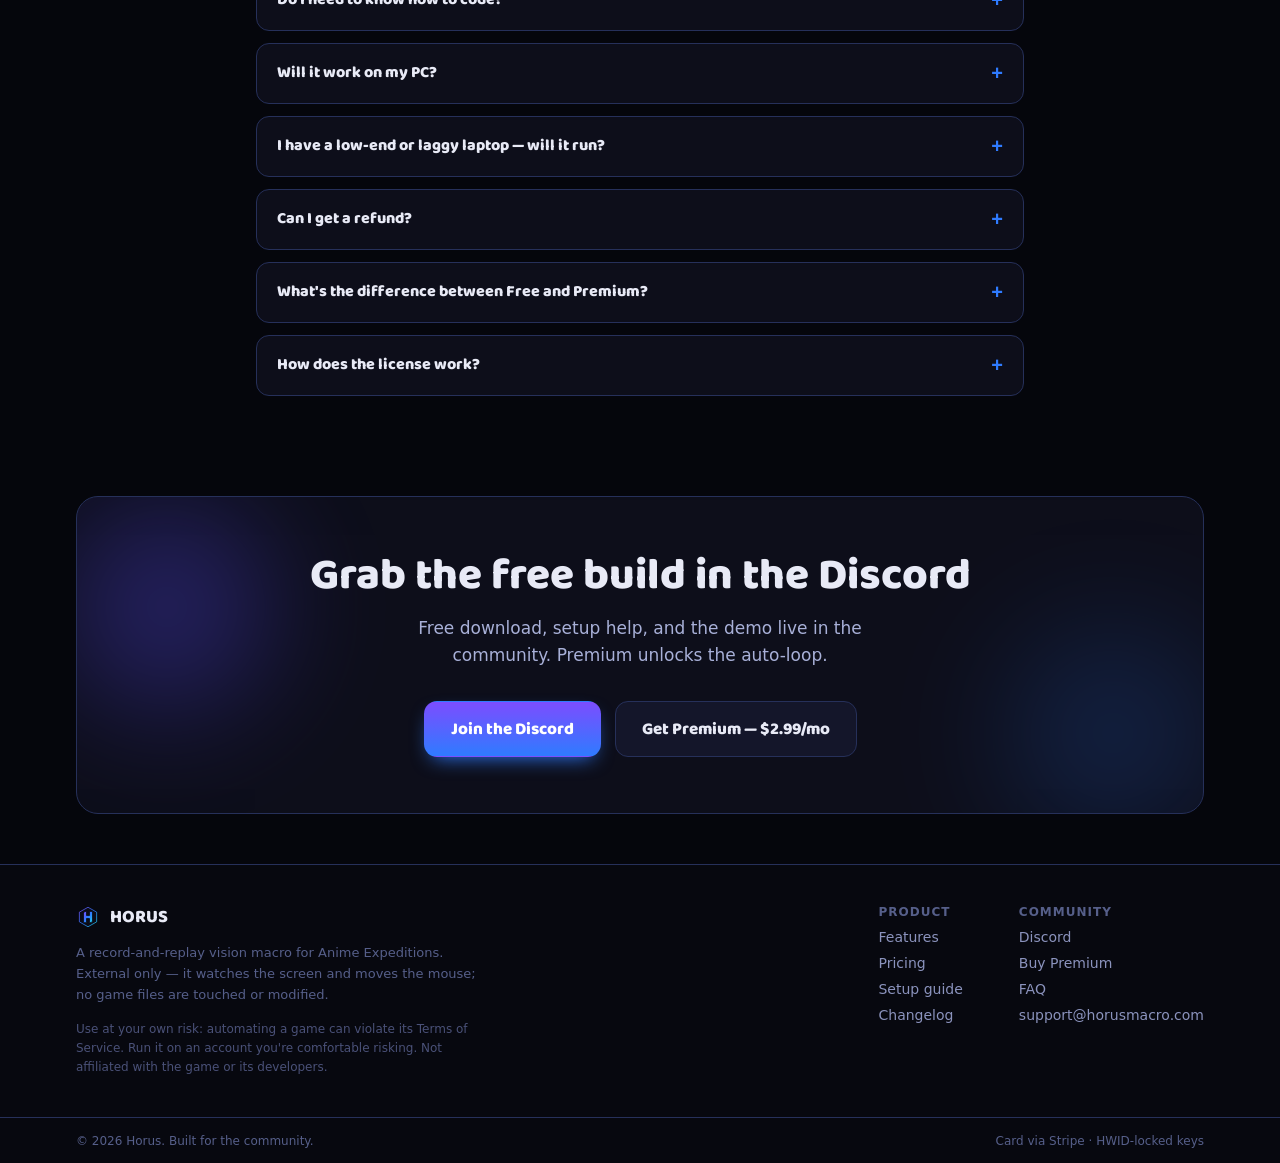
==== commit 811fee89: "Site: serve hero video from dl.horusmacro.com Co-Authored-By: Claude Fable 5 <noreply@anthropic.com>" ====
--- a/index.html
+++ b/index.html
@@ -195,7 +195,7 @@
       <p class="lead" style="margin:14px auto 30px;max-width:620px;">Watch 60 seconds. That's the whole pitch — record a run, hit start, walk away.</p>
       <div class="demo-slot themed">
         <video controls playsinline preload="metadata" style="position:absolute;inset:0;width:100%;height:100%;object-fit:cover;background:#000;">
-          <source src="https://pub-251a9251140943828cf6a5f00528582f.r2.dev/horus_hero_v2.mp4" type="video/mp4">
+          <source src="https://dl.horusmacro.com/horus_hero_v2.mp4" type="video/mp4">
           Your browser doesn't support embedded video.
         </video>
       </div>
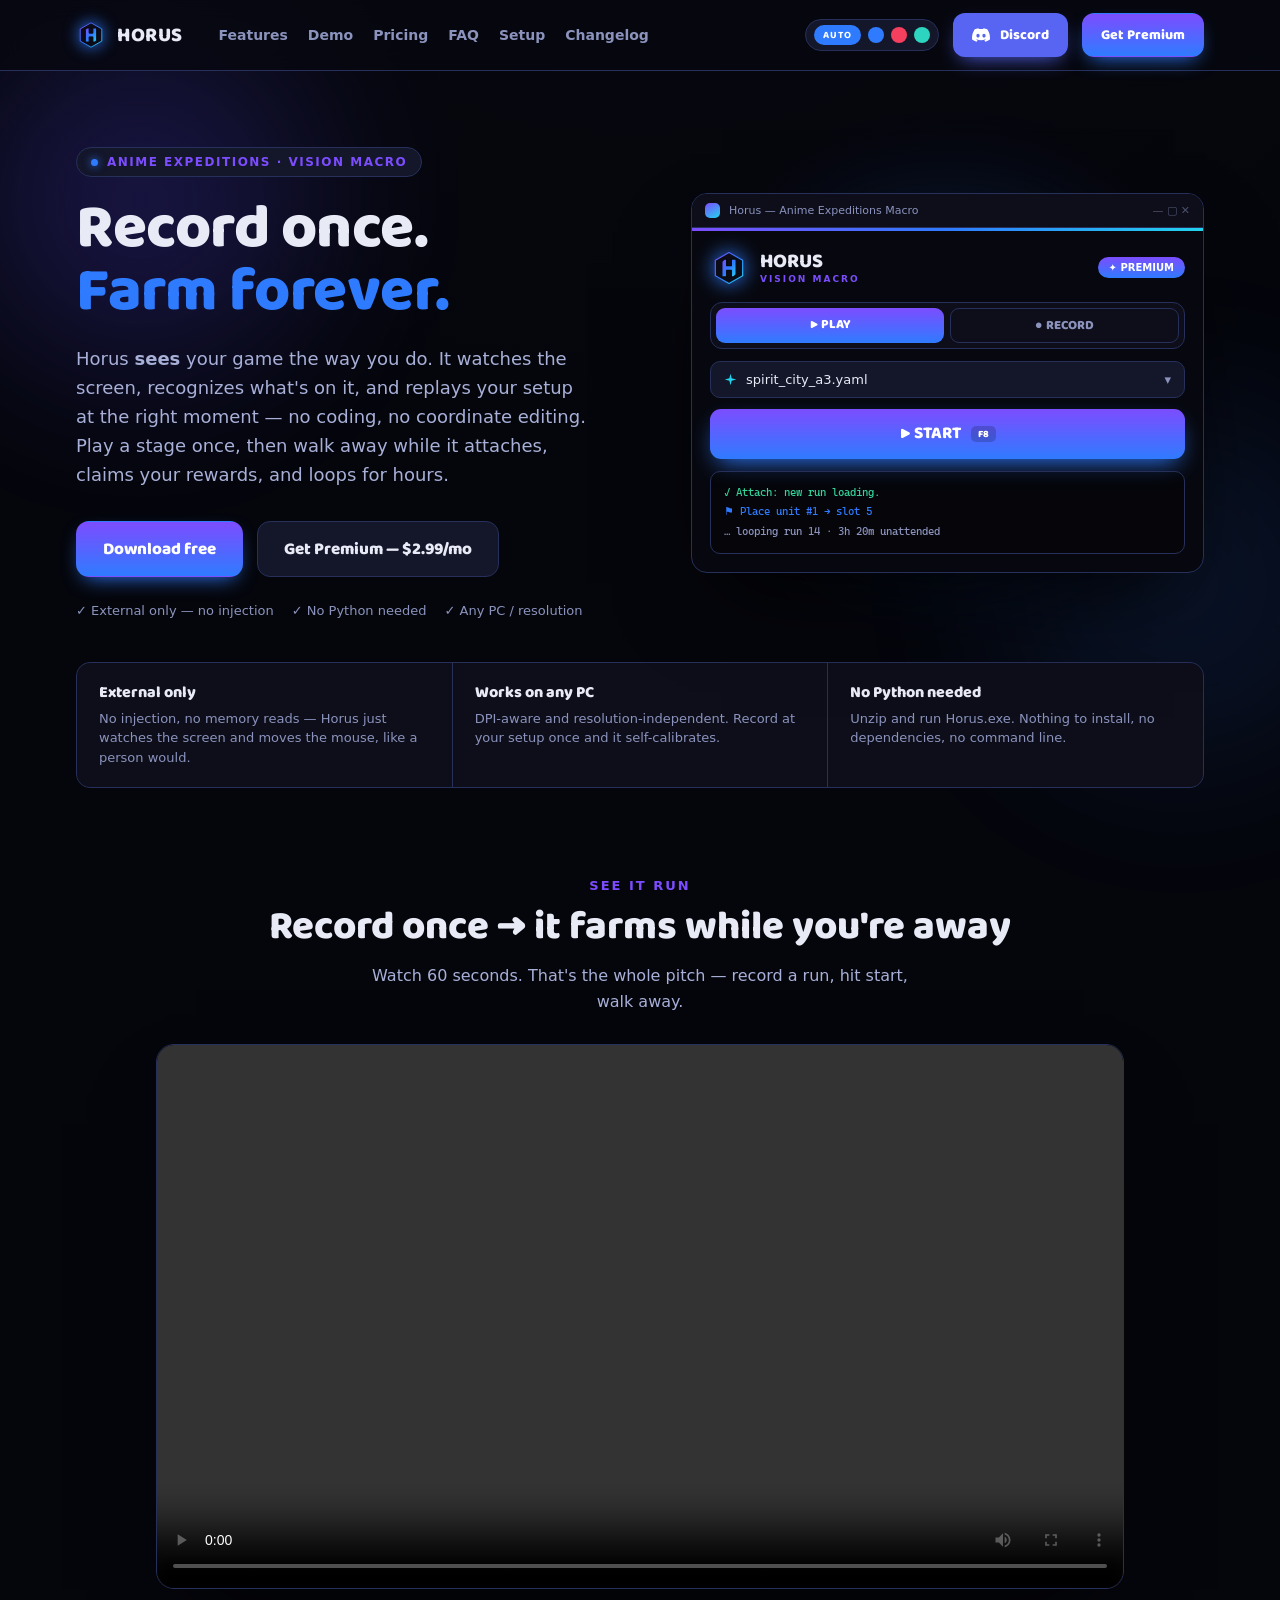
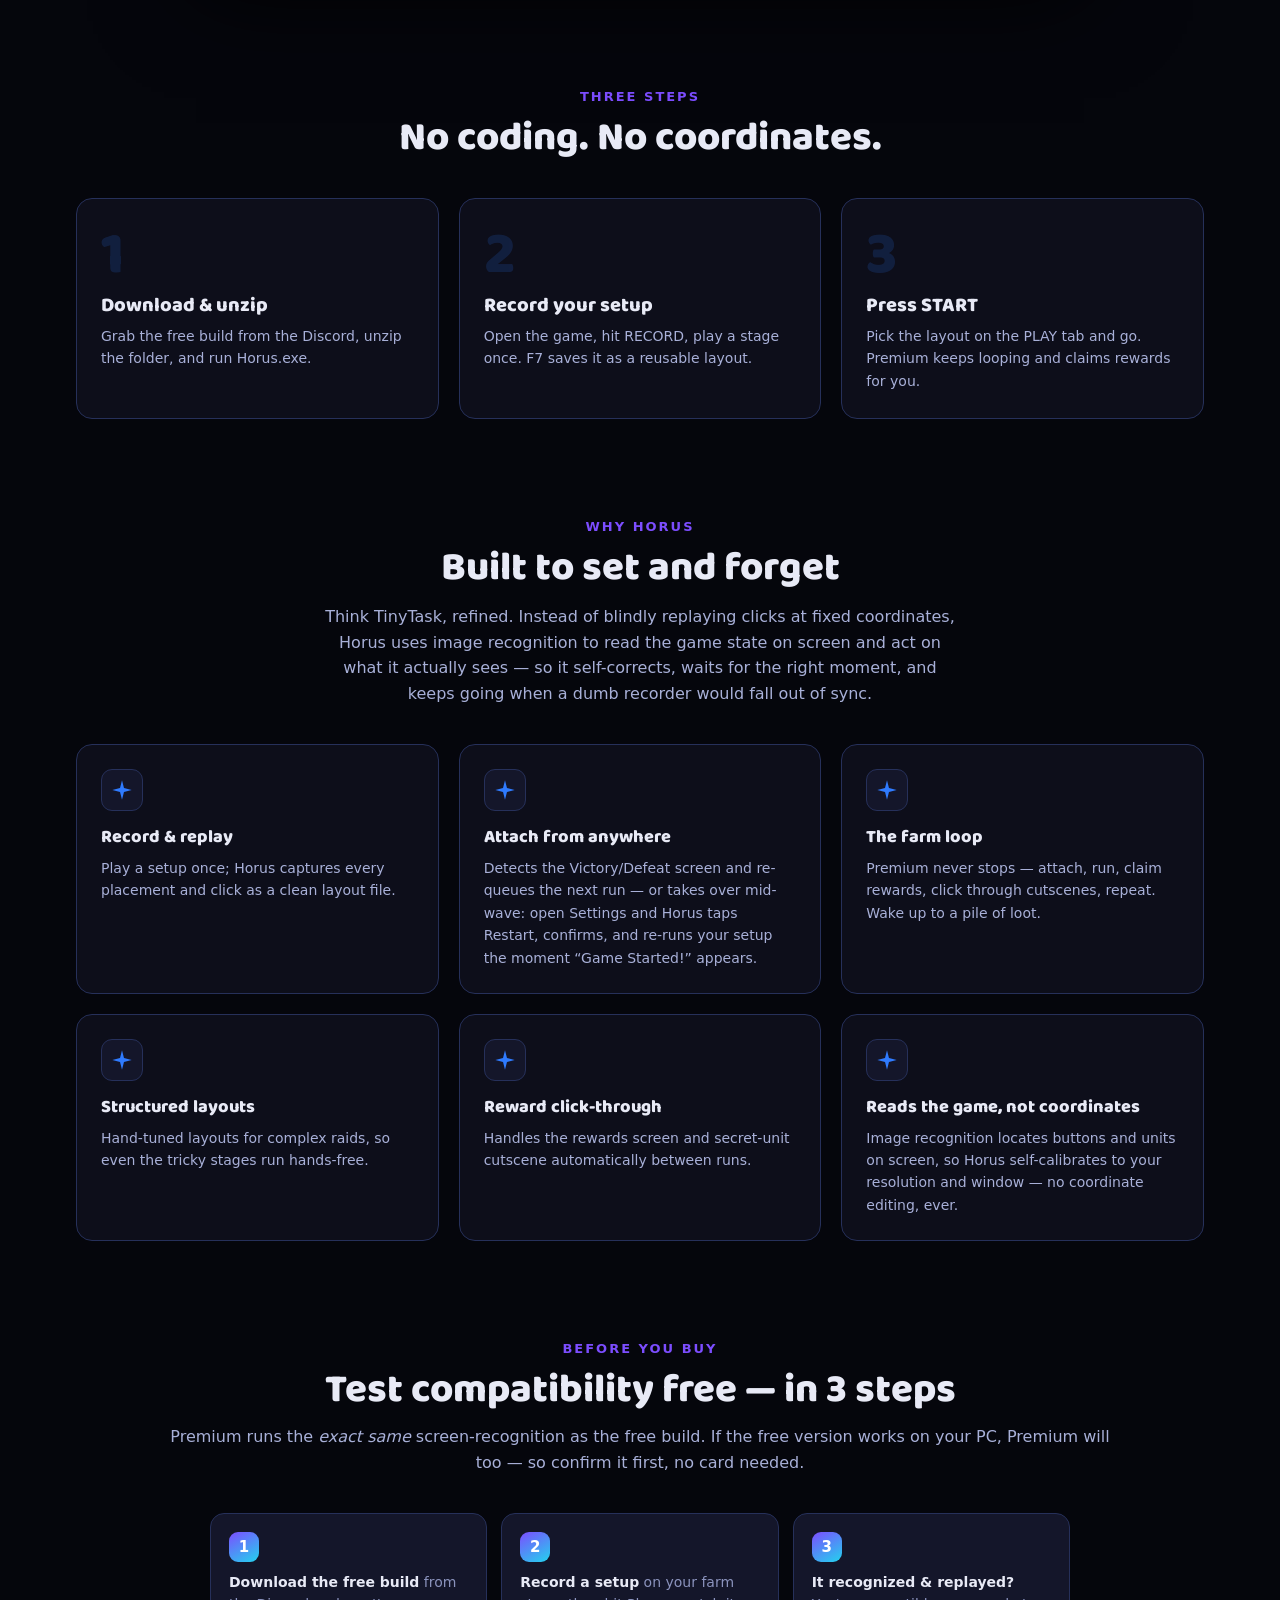
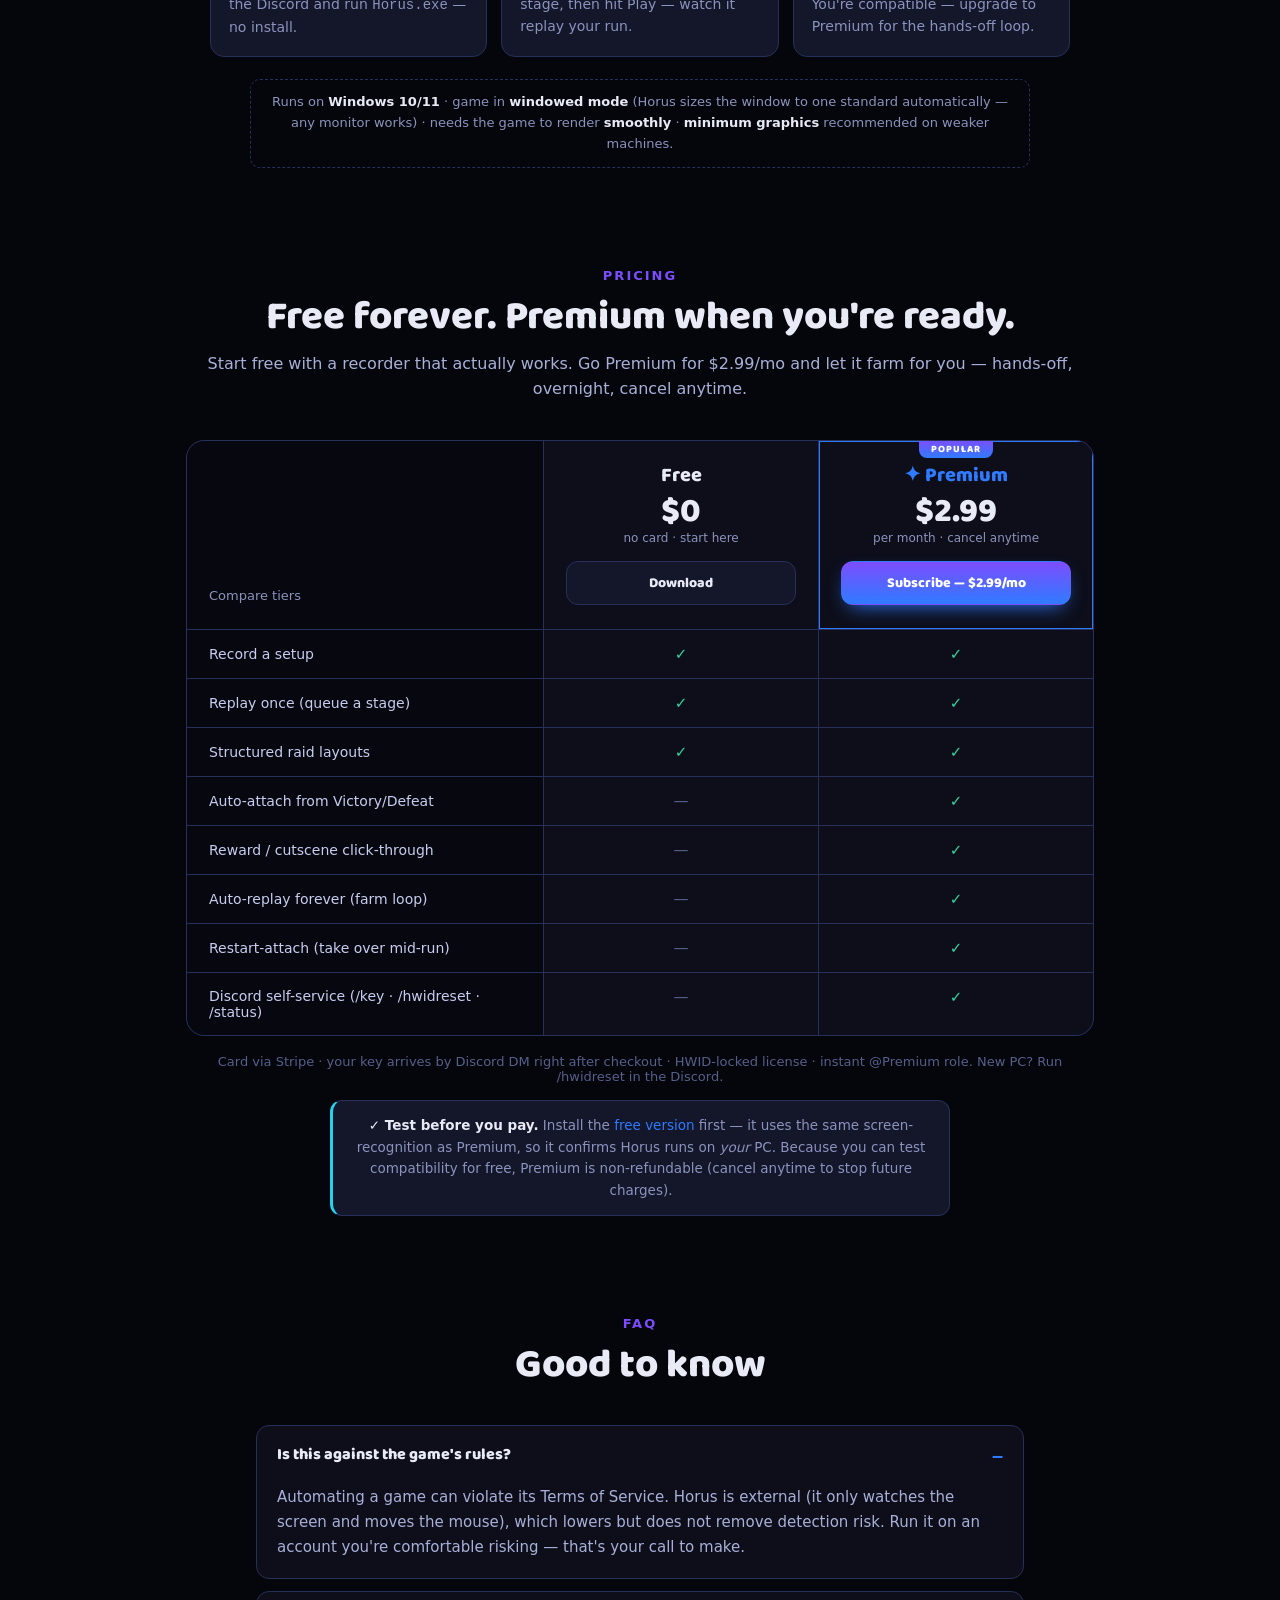
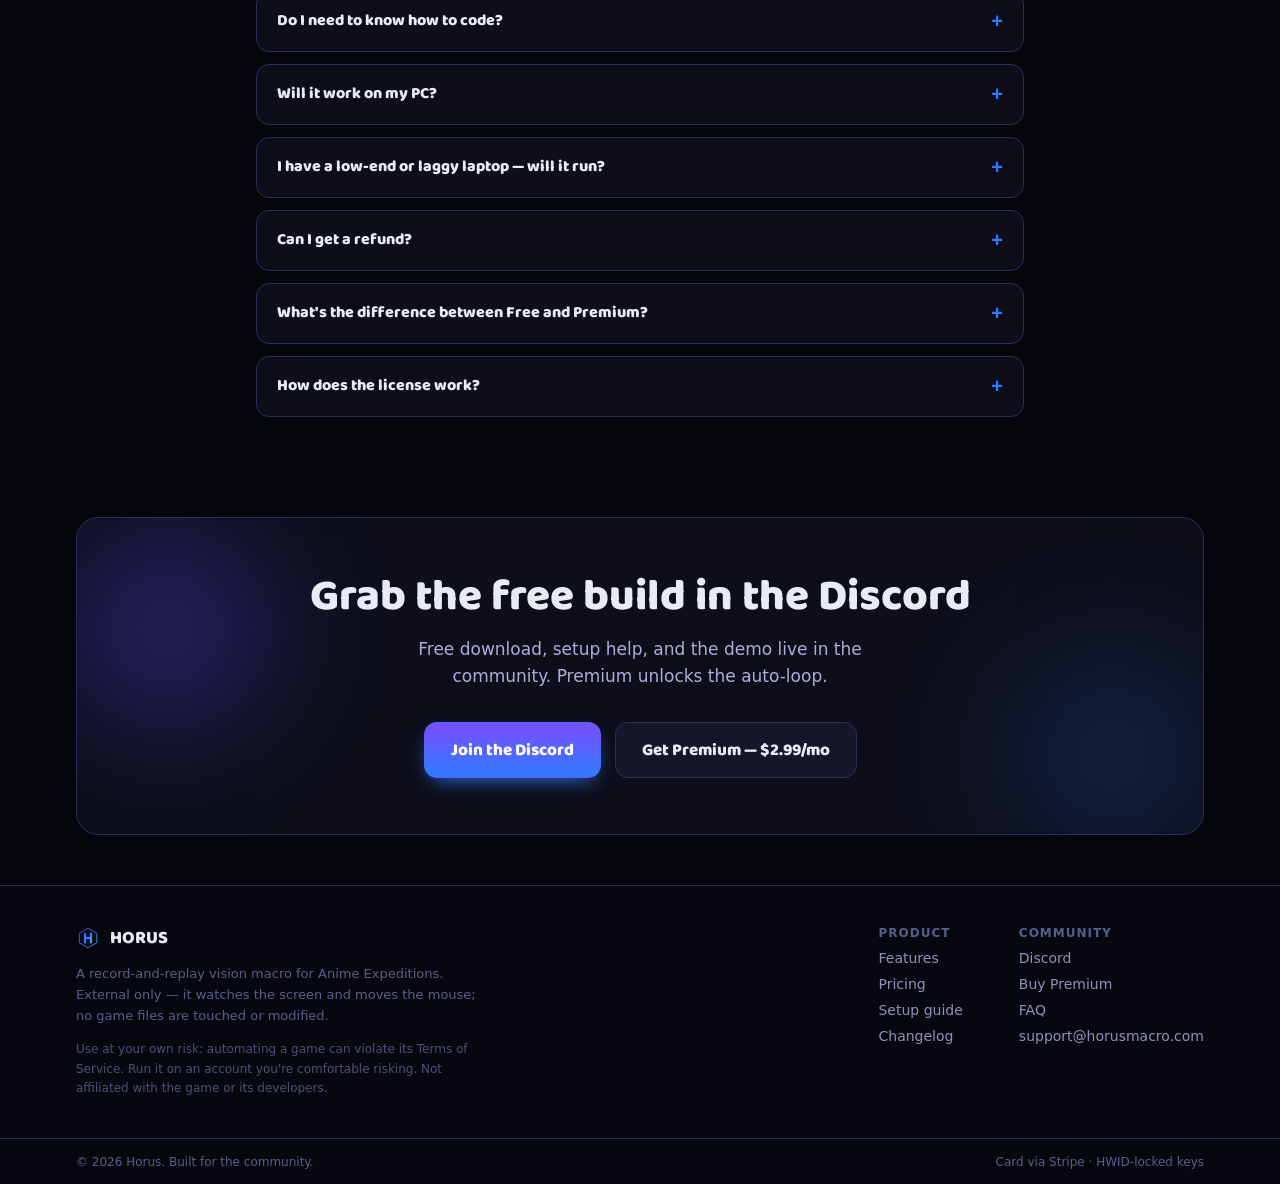
==== commit e570045c: "Accuracy pass: retire deprecated/rolled-back claims across changelog, setup, homepage - v1.3.7 entry" ====
--- a/index.html
+++ b/index.html
@@ -279,7 +279,7 @@
         <div class="compat-step themed"><span class="compat-n themed">2</span><p><b>Record a setup</b> on your farm stage, then hit Play — watch it replay your run.</p></div>
         <div class="compat-step themed"><span class="compat-n themed">3</span><p><b>It recognized &amp; replayed?</b> You're compatible — upgrade to Premium for the hands-off loop.</p></div>
       </div>
-      <div class="compat-req">Runs on <b>Windows 10/11</b> · game in <b>fullscreen 16:9</b> · needs the game to render <b>smoothly</b> (a very laggy PC can drop frames faster than any screen-reader can follow) · <b>minimum graphics</b> recommended on weaker machines.</div>
+      <div class="compat-req">Runs on <b>Windows 10/11</b> · game in <b>windowed mode</b> (Horus sizes the window to one standard automatically — any monitor works) · needs the game to render <b>smoothly</b> · <b>minimum graphics</b> recommended on weaker machines.</div>
     </section>
 
     <!-- ============ PRICING ============ -->
@@ -380,7 +380,7 @@
             <span class="q-text">I have a low-end or laggy laptop — will it run?</span>
             <span class="sign themed" aria-hidden="true">+</span>
           </button>
-          <div class="faq-a" id="faq-a-compat" hidden>Try the <a href="https://discord.gg/wrZWFJjSjX" target="_blank" rel="noopener">free version</a> first — it uses the exact same screen-recognition as Premium, so it’s a true compatibility test. If the free build records a setup, recognizes the Repeat/Victory screen, and replays it on your machine, Premium’s auto-loop will too. If the free version struggles on your hardware, Premium won’t fix that — the bottleneck is the PC keeping up, not the license. Run Horus in fullscreen at minimum graphics for the best shot on a weaker machine.</div>
+          <div class="faq-a" id="faq-a-compat" hidden>Try the <a href="https://discord.gg/wrZWFJjSjX" target="_blank" rel="noopener">free version</a> first — it uses the exact same screen-recognition as Premium, so it’s a true compatibility test. If the free build records a setup, recognizes the Repeat/Victory screen, and replays it on your machine, Premium’s auto-loop will too. If the free version struggles on your hardware, Premium won’t fix that — the bottleneck is the PC keeping up, not the license. Run the game windowed (Horus sizes it automatically) at minimum graphics for the best shot on a weaker machine — v2.0’s clicks are built for slower PCs.</div>
         </div>
         <div class="faq-item themed">
           <button class="faq-q" type="button" aria-expanded="false" aria-controls="faq-a-refund">
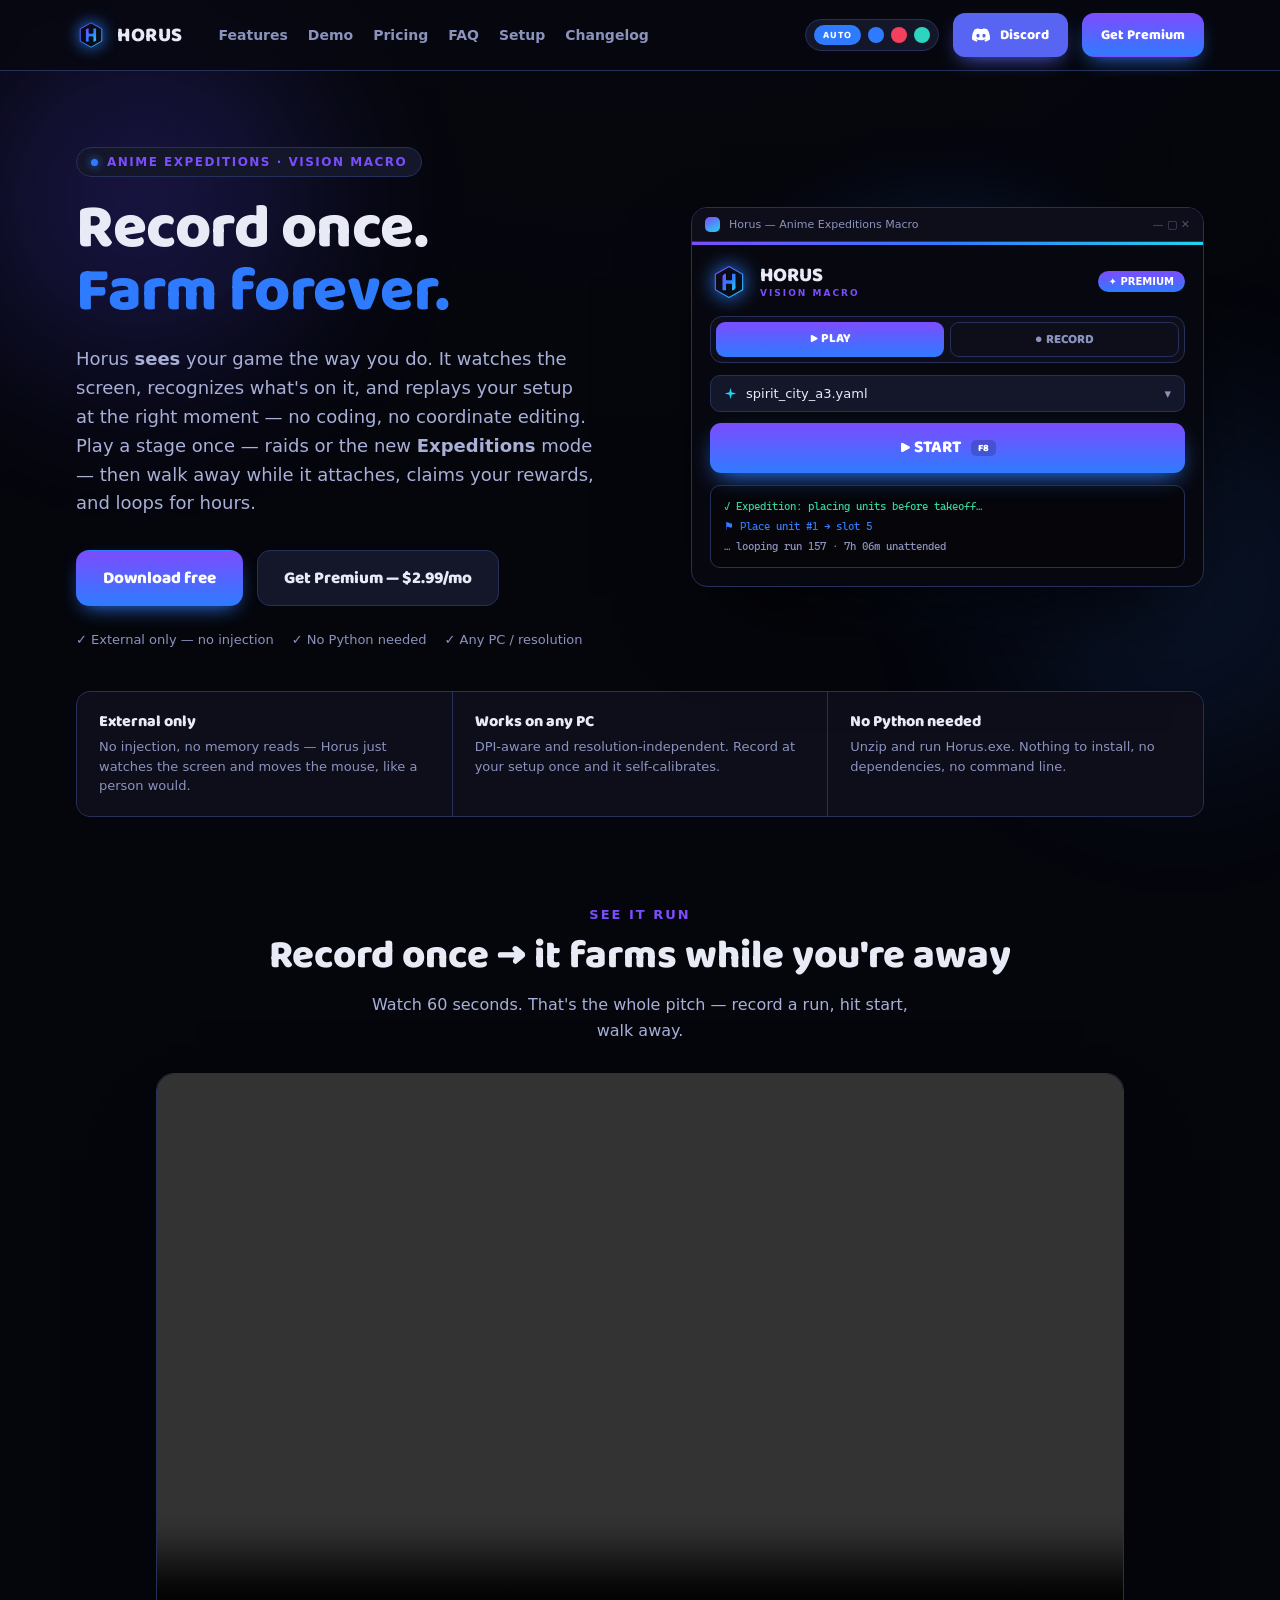
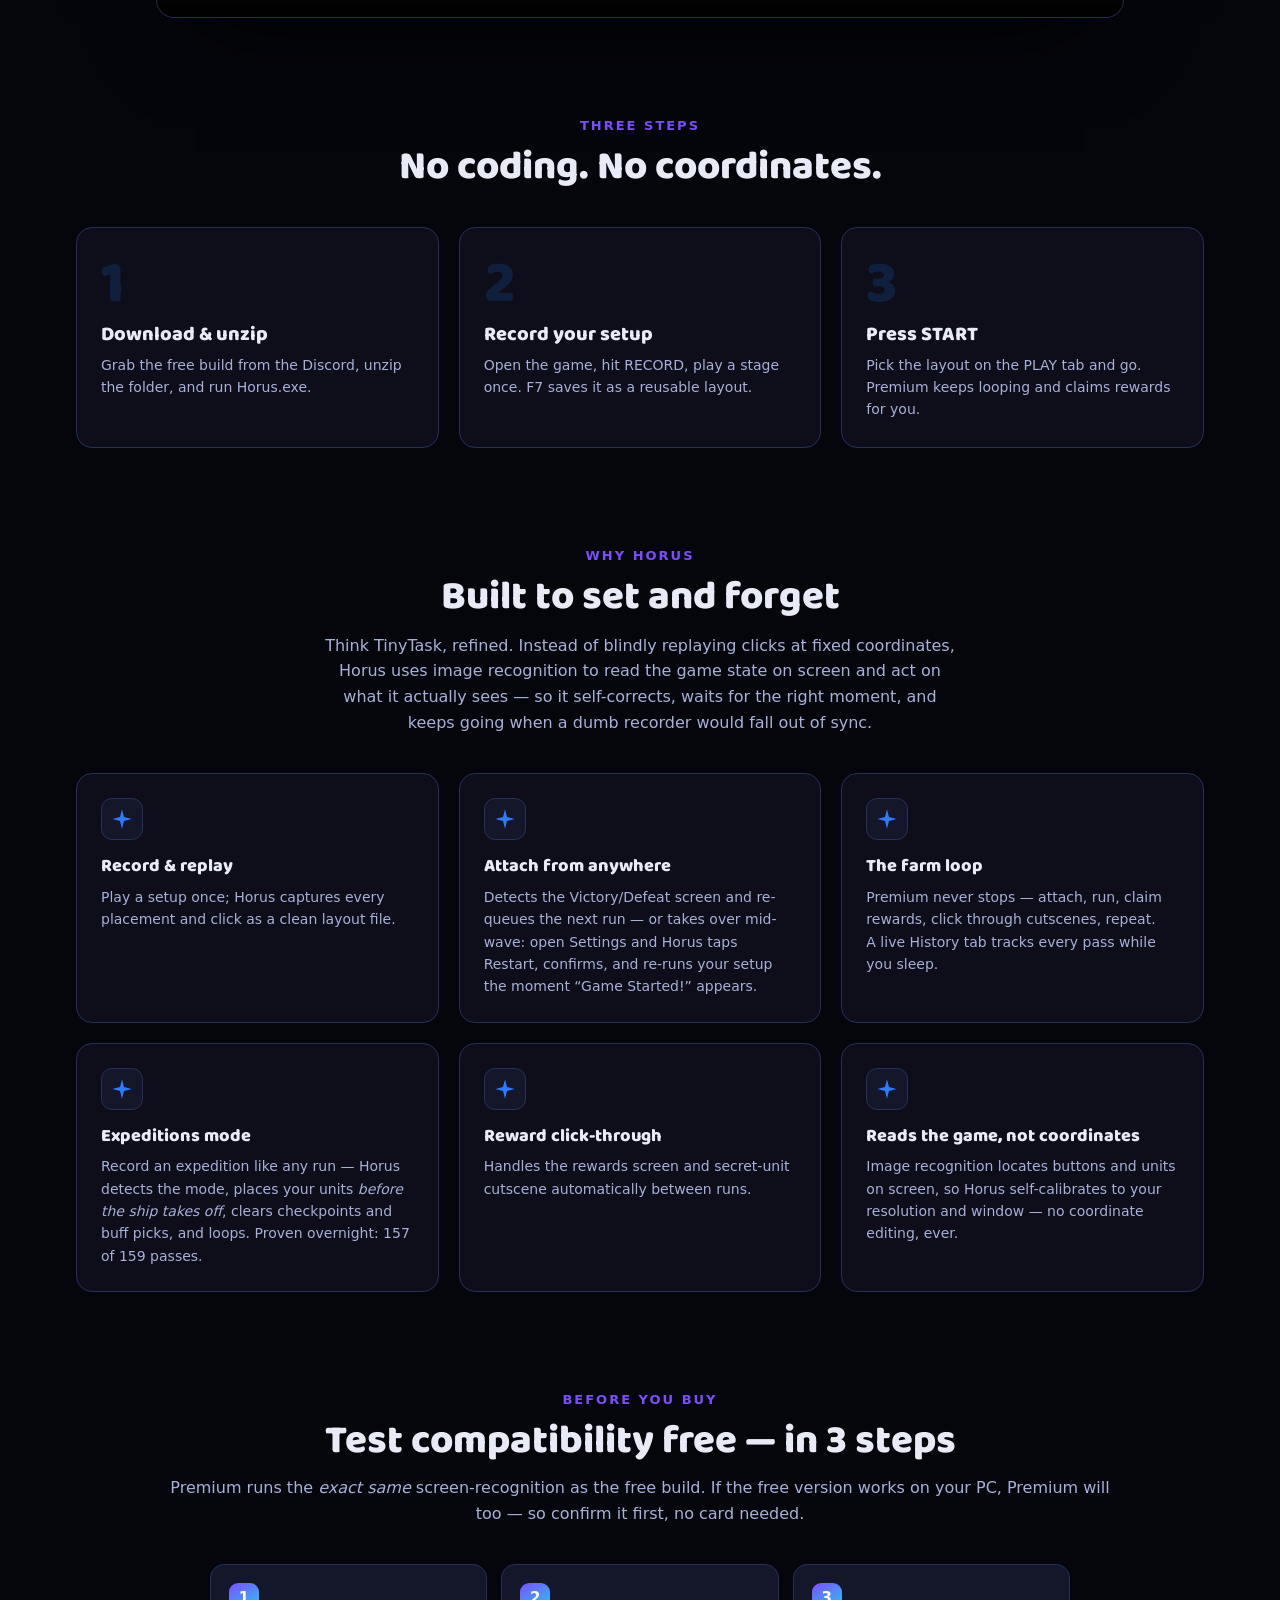
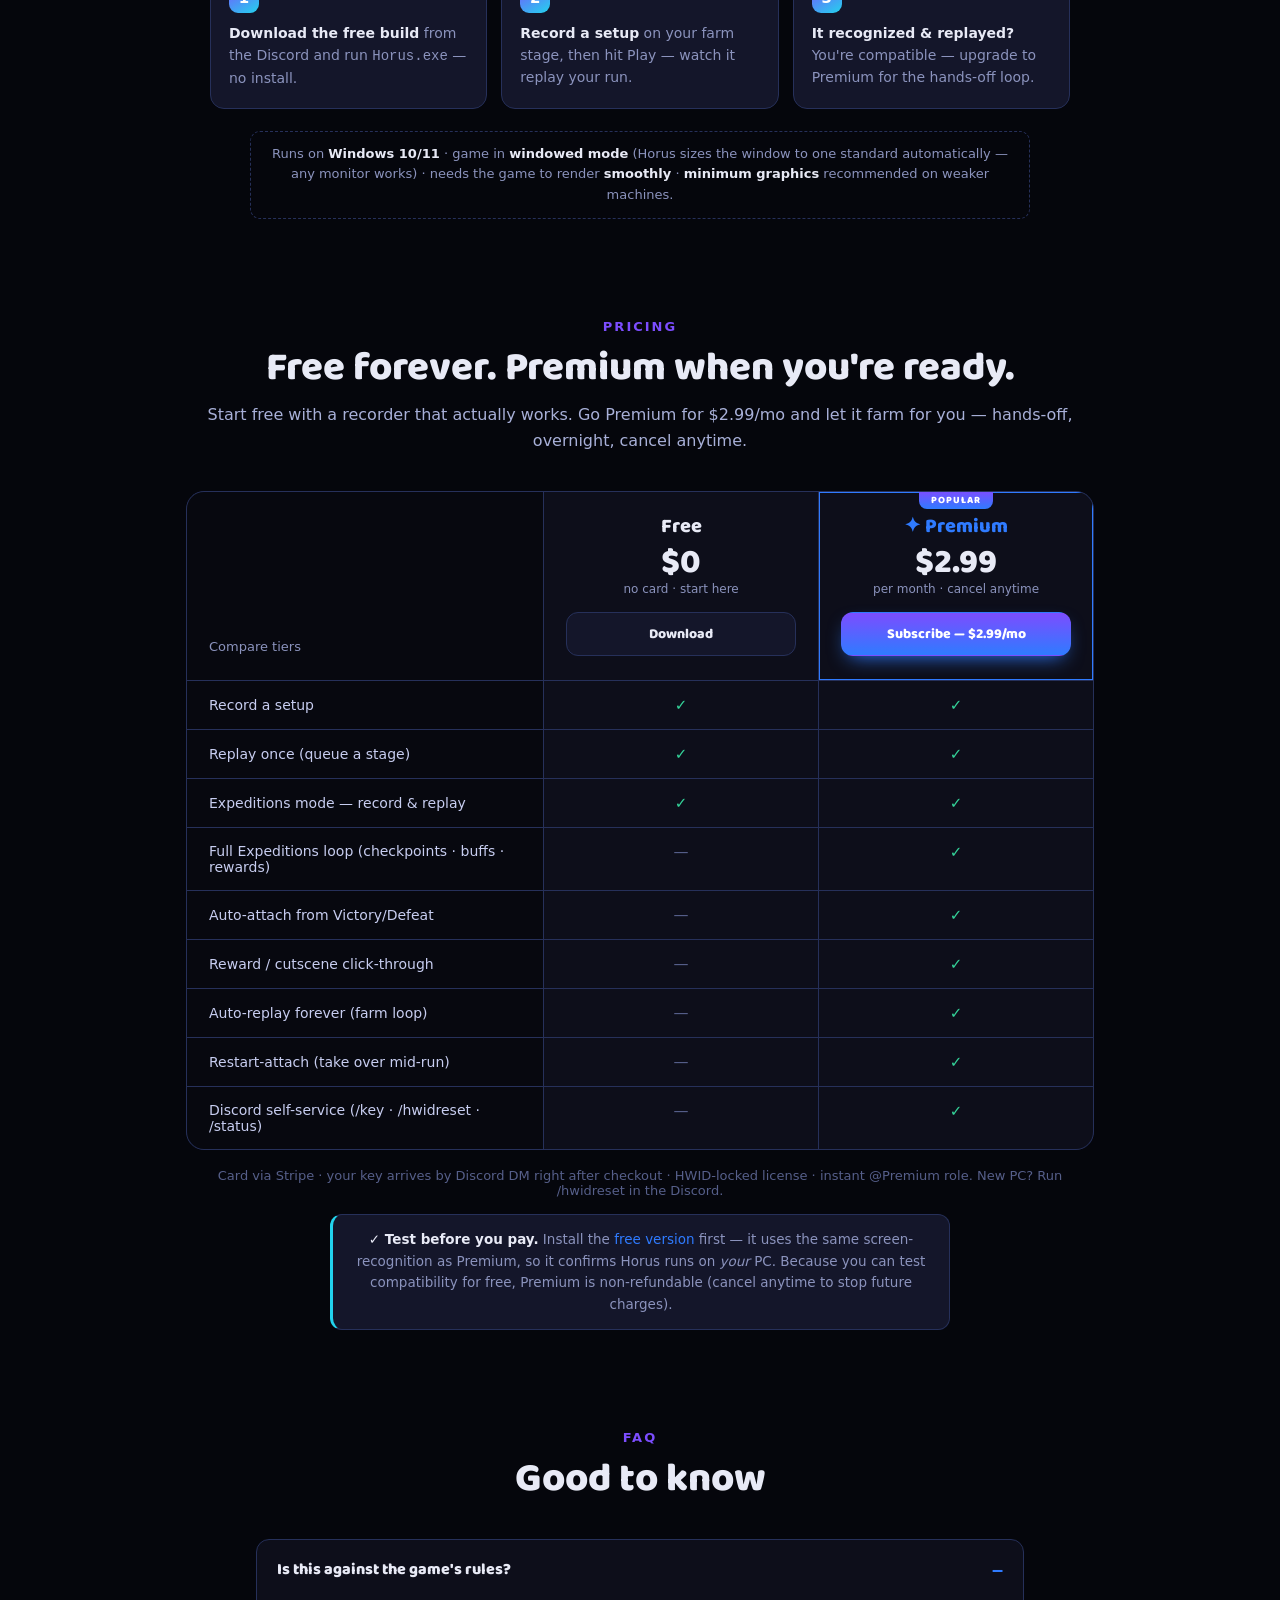
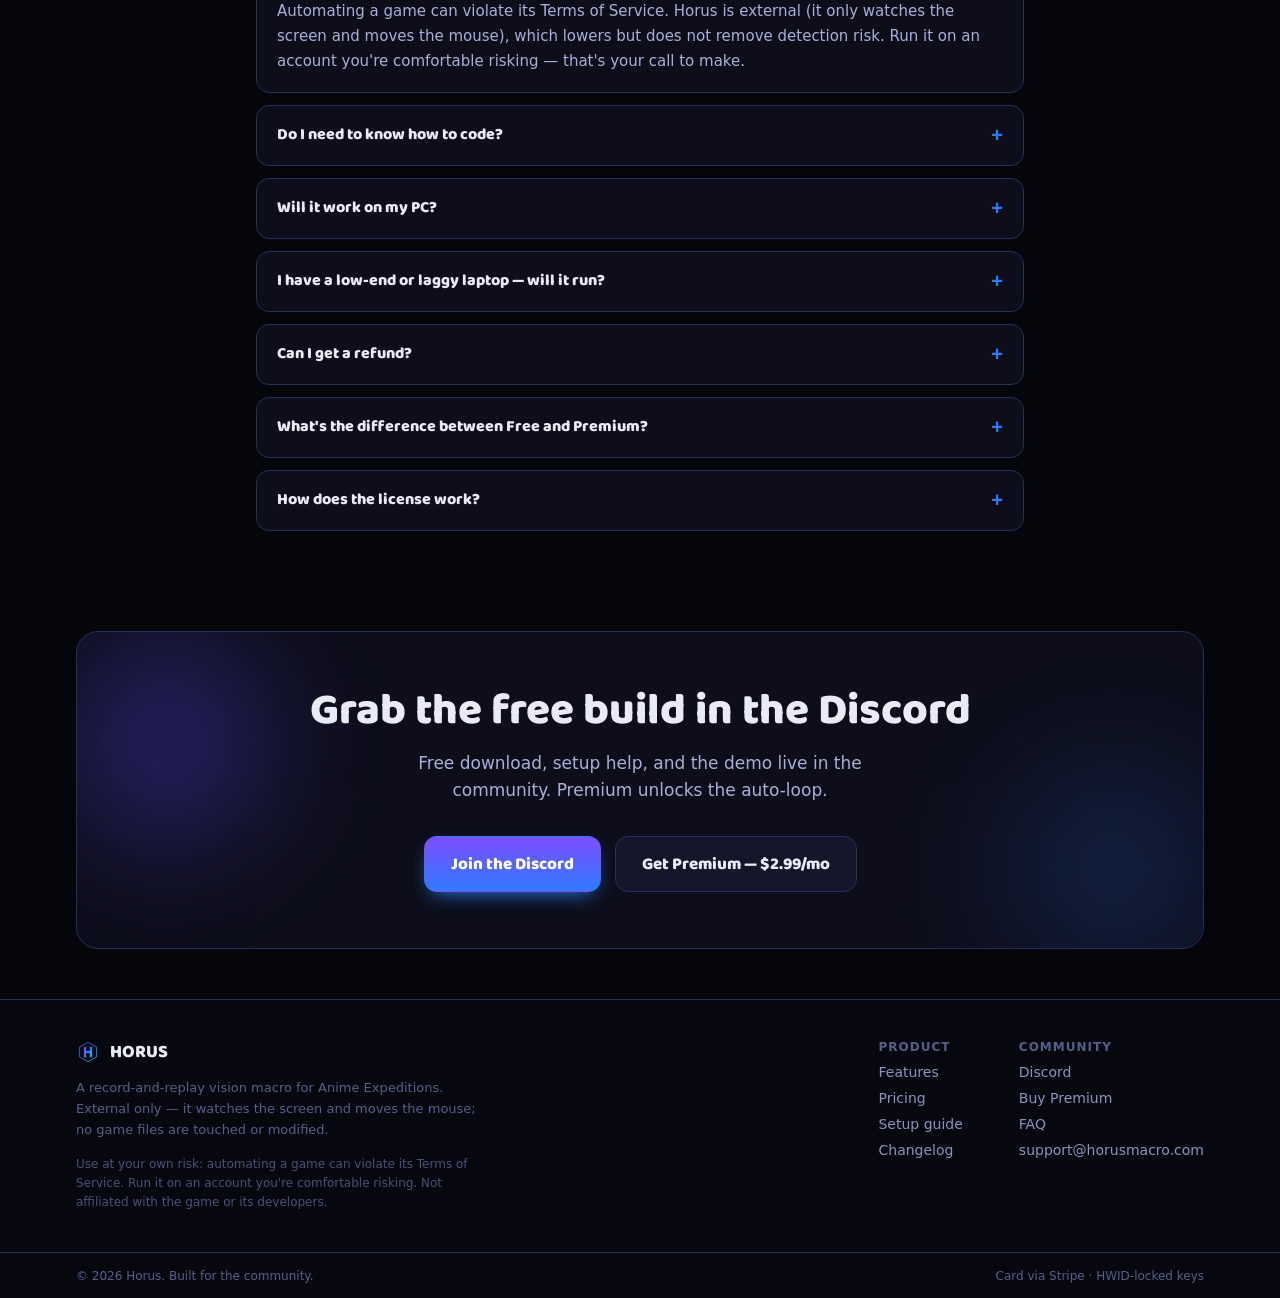
==== commit 05ed87a9: "v3 content pass: Expeditions across hero/features/pricing/FAQ/setup - Hero copy + app mock now tell " ====
--- a/index.html
+++ b/index.html
@@ -122,7 +122,7 @@
           <span class="dot" aria-hidden="true"></span>Anime Expeditions · vision macro
         </div>
         <h1>Record once.<br><span class="accent themed">Farm forever.</span></h1>
-        <p>Horus <strong>sees</strong> your game the way you do. It watches the screen, recognizes what's on it, and replays your setup at the right moment — no coding, no coordinate editing. Play a stage once, then walk away while it attaches, claims your rewards, and loops for hours.</p>
+        <p>Horus <strong>sees</strong> your game the way you do. It watches the screen, recognizes what's on it, and replays your setup at the right moment — no coding, no coordinate editing. Play a stage once — raids or the new <strong>Expeditions</strong> mode — then walk away while it attaches, claims your rewards, and loops for hours.</p>
         <div class="cta-row">
           <a class="btn btn-primary btn-lg themed" href="https://discord.gg/wrZWFJjSjX" target="_blank" rel="noopener">Download free</a>
           <a class="btn btn-elev btn-lg" href="#buy">Get Premium — $2.99/mo</a>
@@ -161,9 +161,9 @@
             </div>
             <div class="mock-start themed">▶ START <span class="key">F8</span></div>
             <div class="mock-log themed">
-              <div class="ok">✓ Attach: new run loading.</div>
+              <div class="ok">✓ Expedition: placing units before takeoff…</div>
               <div class="act themed">⚑ Place unit #1 → slot 5</div>
-              <div class="dim">… looping run 14 · 3h 20m unattended</div>
+              <div class="dim">… looping run 157 · 7h 06m unattended</div>
             </div>
           </div>
         </div>
@@ -195,7 +195,7 @@
       <p class="lead" style="margin:14px auto 30px;max-width:620px;">Watch 60 seconds. That's the whole pitch — record a run, hit start, walk away.</p>
       <div class="demo-slot themed">
         <video controls playsinline preload="metadata" style="position:absolute;inset:0;width:100%;height:100%;object-fit:cover;background:#000;">
-          <source src="https://dl.horusmacro.com/horus_hero_v2.mp4" type="video/mp4">
+          <source src="https://dl.horusmacro.com/horus_setup_v1.mp4" type="video/mp4">
           Your browser doesn't support embedded video.
         </video>
       </div>
@@ -247,12 +247,12 @@
         <div class="card feature themed">
           <div class="icon themed" aria-hidden="true"><svg width="22" height="22" viewBox="0 0 100 100"><path d="M50 6 L59 41 L94 50 L59 59 L50 94 L41 59 L6 50 L41 41 Z" fill="currentColor"/></svg></div>
           <h3>The farm loop</h3>
-          <p>Premium never stops — attach, run, claim rewards, click through cutscenes, repeat. Wake up to a pile of loot.</p>
+          <p>Premium never stops — attach, run, claim rewards, click through cutscenes, repeat. A live History tab tracks every pass while you sleep.</p>
         </div>
         <div class="card feature themed">
           <div class="icon themed" aria-hidden="true"><svg width="22" height="22" viewBox="0 0 100 100"><path d="M50 6 L59 41 L94 50 L59 59 L50 94 L41 59 L6 50 L41 41 Z" fill="currentColor"/></svg></div>
-          <h3>Structured layouts</h3>
-          <p>Hand-tuned layouts for complex raids, so even the tricky stages run hands-free.</p>
+          <h3>Expeditions mode</h3>
+          <p>Record an expedition like any run — Horus detects the mode, places your units <em>before the ship takes off</em>, clears checkpoints and buff picks, and loops. Proven overnight: 157 of 159 passes.</p>
         </div>
         <div class="card feature themed">
           <div class="icon themed" aria-hidden="true"><svg width="22" height="22" viewBox="0 0 100 100"><path d="M50 6 L59 41 L94 50 L59 59 L50 94 L41 59 L6 50 L41 41 Z" fill="currentColor"/></svg></div>
@@ -317,8 +317,12 @@
         <div class="plan-row-val yes themed">✓</div>
         <div class="plan-row-val yes themed">✓</div>
 
-        <div class="plan-row-label themed">Structured raid layouts</div>
-        <div class="plan-row-val yes themed">✓</div>
+        <div class="plan-row-label themed">Expeditions mode — record &amp; replay</div>
+        <div class="plan-row-val yes themed">✓</div>
+        <div class="plan-row-val yes themed">✓</div>
+
+        <div class="plan-row-label themed">Full Expeditions loop (checkpoints · buffs · rewards)</div>
+        <div class="plan-row-val no themed">—</div>
         <div class="plan-row-val yes themed">✓</div>
 
         <div class="plan-row-label themed">Auto-attach from Victory/Defeat</div>
@@ -380,7 +384,7 @@
             <span class="q-text">I have a low-end or laggy laptop — will it run?</span>
             <span class="sign themed" aria-hidden="true">+</span>
           </button>
-          <div class="faq-a" id="faq-a-compat" hidden>Try the <a href="https://discord.gg/wrZWFJjSjX" target="_blank" rel="noopener">free version</a> first — it uses the exact same screen-recognition as Premium, so it’s a true compatibility test. If the free build records a setup, recognizes the Repeat/Victory screen, and replays it on your machine, Premium’s auto-loop will too. If the free version struggles on your hardware, Premium won’t fix that — the bottleneck is the PC keeping up, not the license. Run the game windowed (Horus sizes it automatically) at minimum graphics for the best shot on a weaker machine — v2.0’s clicks are built for slower PCs.</div>
+          <div class="faq-a" id="faq-a-compat" hidden>Try the <a href="https://discord.gg/wrZWFJjSjX" target="_blank" rel="noopener">free version</a> first — it uses the exact same screen-recognition as Premium, so it’s a true compatibility test. If the free build records a setup, recognizes the Repeat/Victory screen, and replays it on your machine, Premium’s auto-loop will too. If the free version struggles on your hardware, Premium won’t fix that — the bottleneck is the PC keeping up, not the license. Run the game windowed (Horus sizes it automatically) at minimum graphics for the best shot on a weaker machine — the click engine is built for slower PCs.</div>
         </div>
         <div class="faq-item themed">
           <button class="faq-q" type="button" aria-expanded="false" aria-controls="faq-a-refund">
@@ -394,7 +398,7 @@
             <span class="q-text">What's the difference between Free and Premium?</span>
             <span class="sign themed" aria-hidden="true">+</span>
           </button>
-          <div class="faq-a" id="faq-a-4" hidden>Free records a setup and replays it once — a clean recorder and one-tap replay. Premium adds auto-attach, restart-attach, reward click-through, and the auto-replay farm loop so it runs unattended.</div>
+          <div class="faq-a" id="faq-a-4" hidden>Free records a setup and replays it once — a clean recorder and one-tap replay, in raids and Expeditions alike. Premium adds auto-attach, restart-attach, reward click-through, the full Expeditions loop (checkpoints, buff picks, rewards), and the auto-replay farm loop so it runs unattended.</div>
         </div>
         <div class="faq-item themed">
           <button class="faq-q" type="button" aria-expanded="false" aria-controls="faq-a-5">
